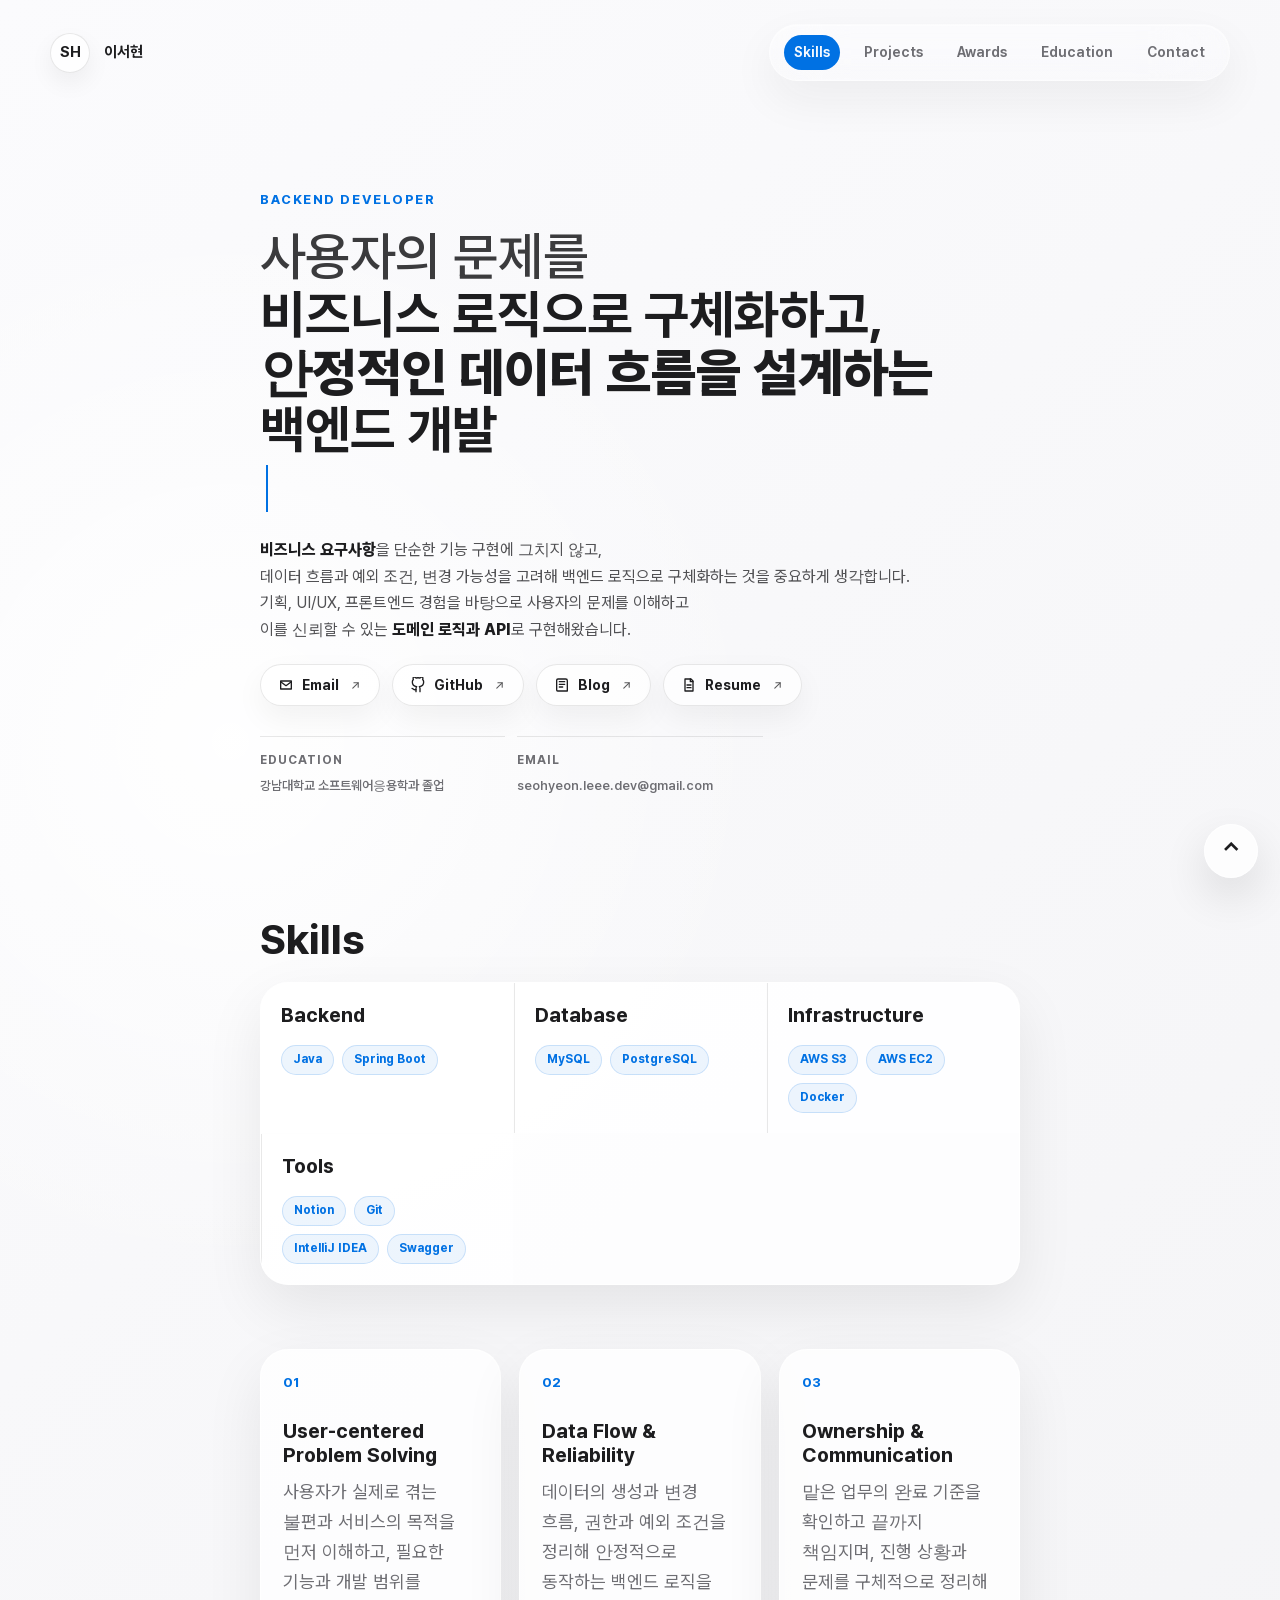
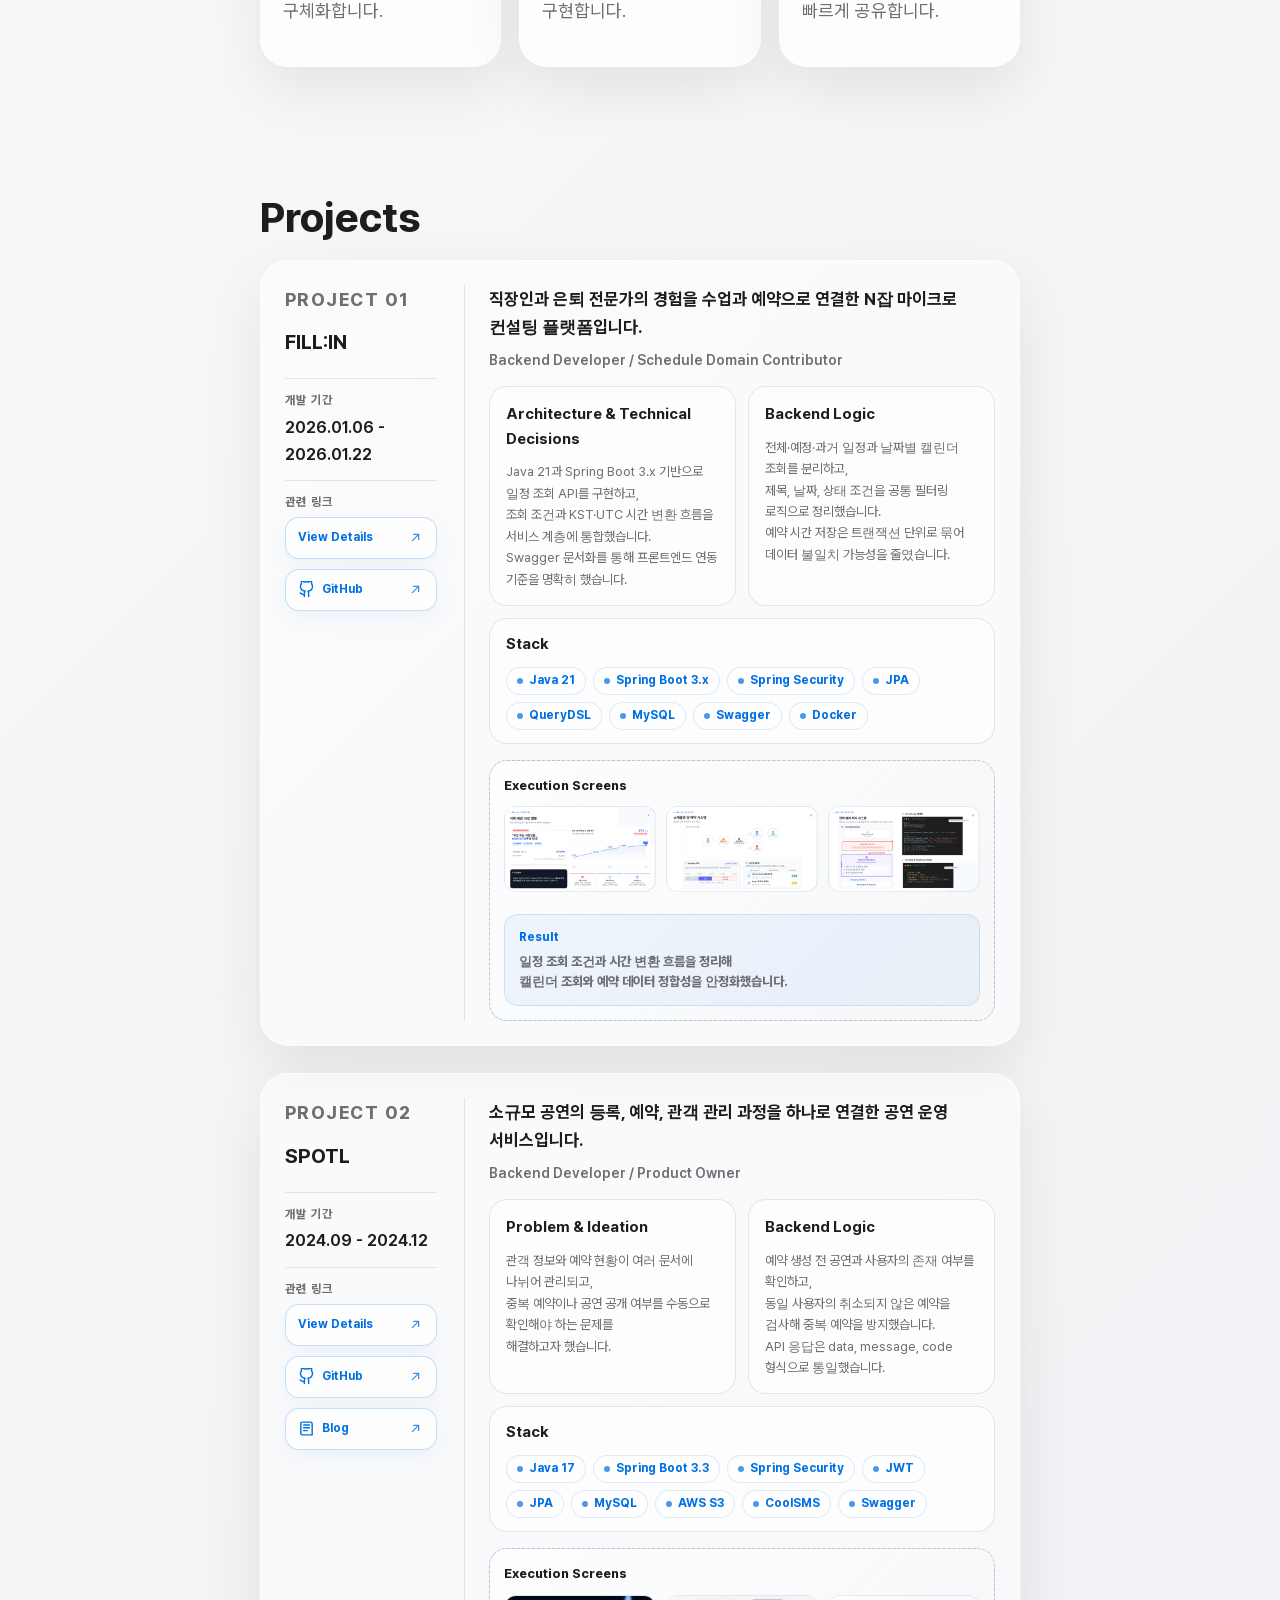
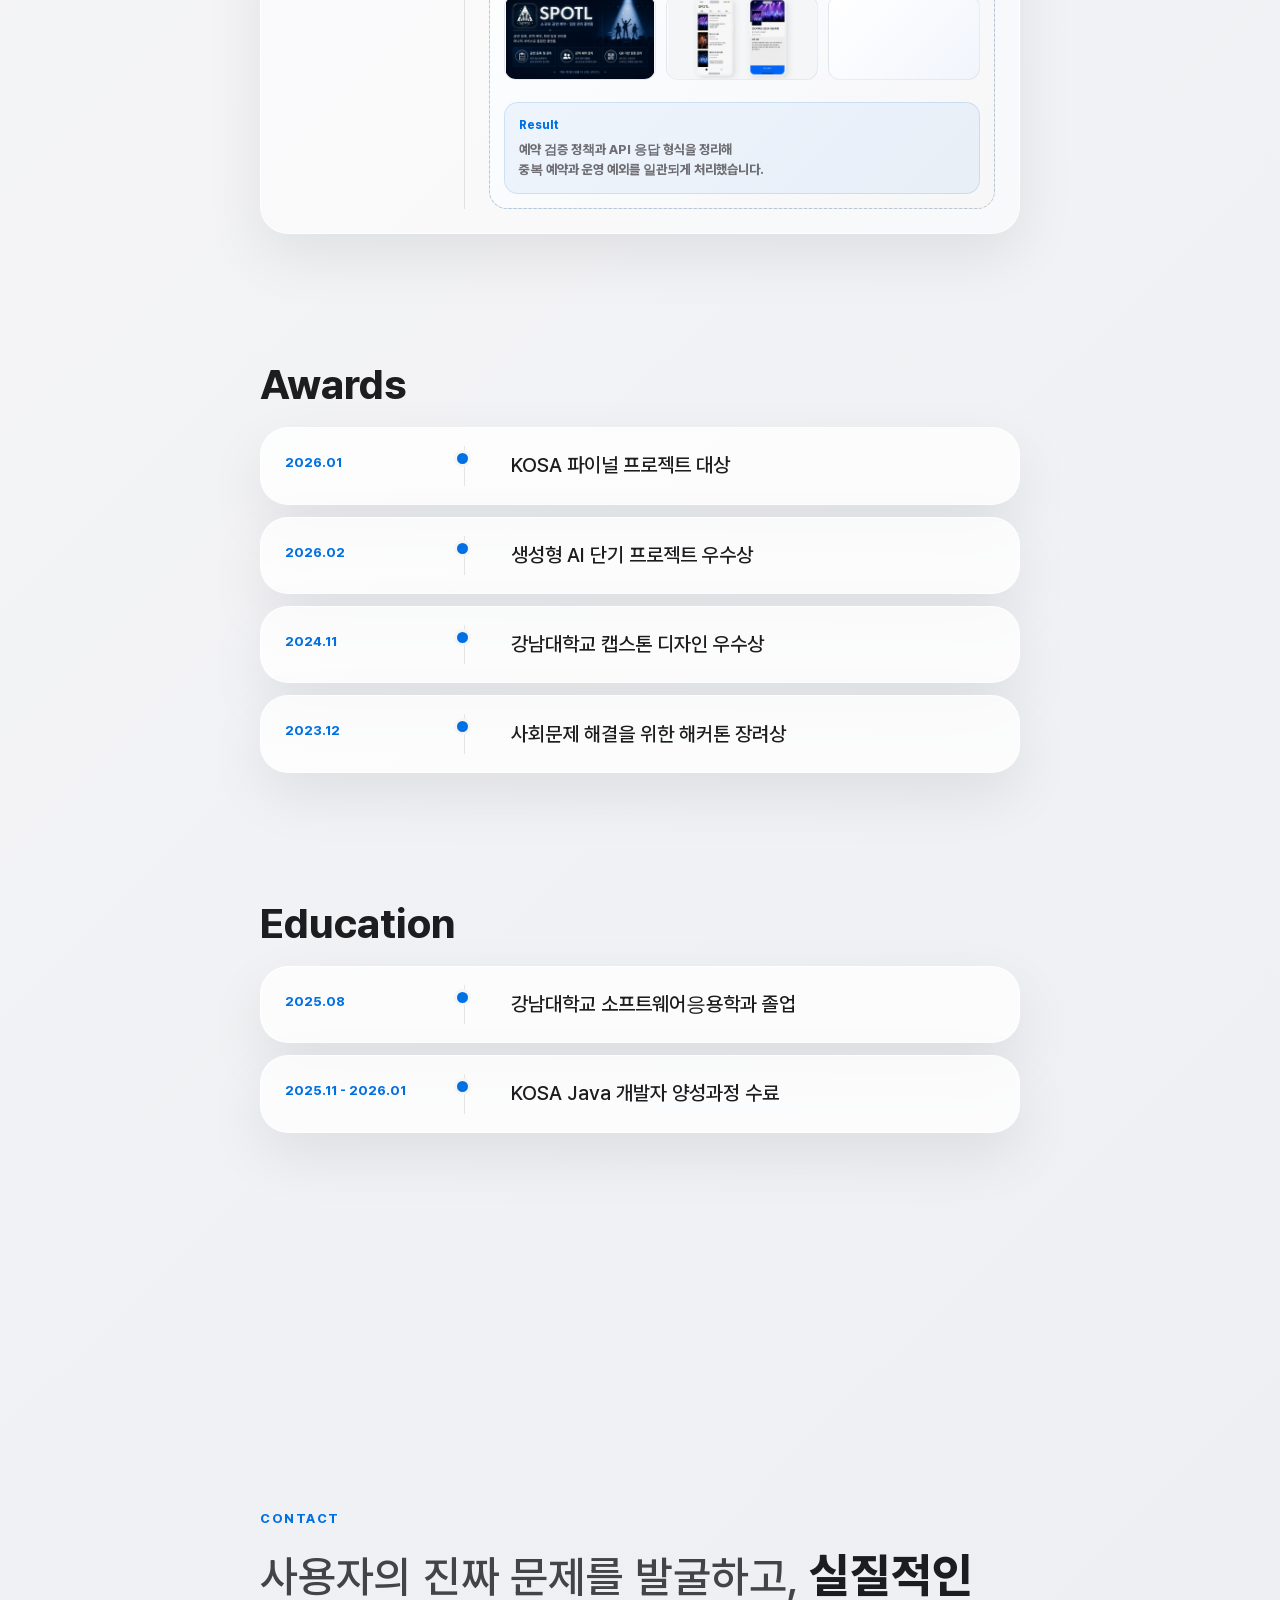
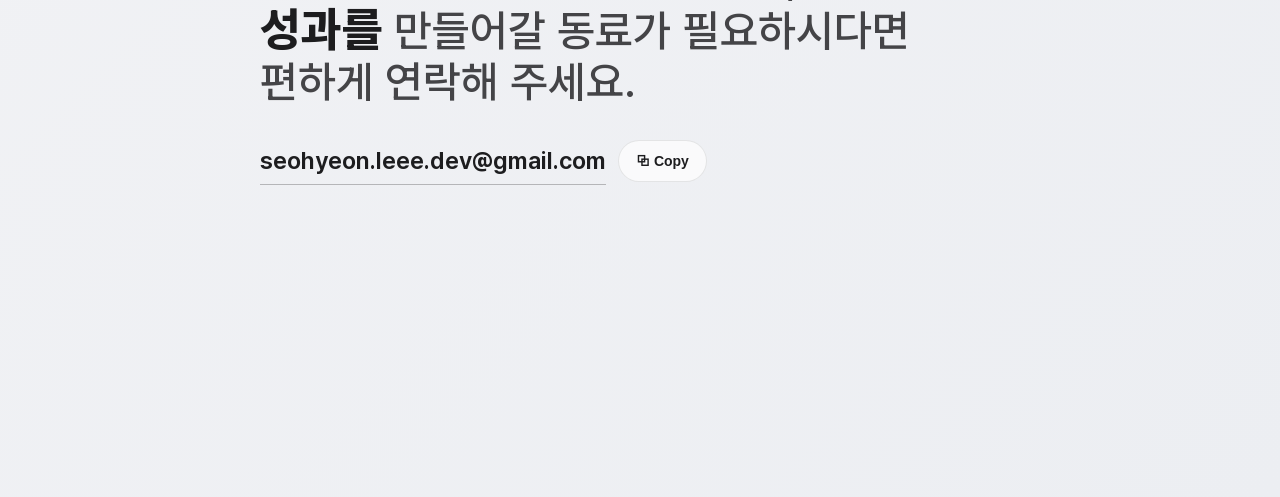
==== index.html @ 945bf409 "refactor: simplify portfolio and resume sections" ====
<!doctype html>
<html lang="ko">
  <head>
    <meta charset="utf-8">
    <meta name="viewport" content="width=device-width, initial-scale=1">
    <meta
      name="description"
      content="기획과 백엔드 개발을 함께 수행하는 백엔드 개발자 이서현의 포트폴리오입니다."
    >
    <meta name="robots" content="max-image-preview:none">
    <meta property="og:title" content="이서현 | Backend Developer">
    <meta property="og:description" content="기획과 백엔드 개발을 함께 수행하는 백엔드 개발자 이서현의 포트폴리오입니다.">
    <meta property="og:type" content="website">
    <meta property="og:url" content="https://mynameisseohyeon.github.io/">
    <meta name="twitter:card" content="summary">
    <meta name="twitter:title" content="이서현 | Backend Developer">
    <meta name="twitter:description" content="기획과 백엔드 개발을 함께 수행하는 백엔드 개발자 이서현의 포트폴리오입니다.">
    <title>이서현 | Backend Developer</title>
    <link rel="stylesheet" href="/assets/css/portfolio.css">
  </head>
  <body>
    <header class="site-header">
      <a class="brand" href="#top" aria-label="이서현 포트폴리오 홈">
        <span class="brand-mark">SH</span>
        <span>이서현</span>
      </a>
      <nav class="nav" aria-label="주요 섹션">
        <a href="#skills">Skills</a>
        <a href="#projects">Projects</a>
        <a href="#awards">Awards</a>
        <a href="#education">Education</a>
        <a href="#contact">Contact</a>
      </nav>
    </header>

    <aside class="profile-rail" aria-label="스크롤 프로필 요약">
      <p class="rail-role">Backend Developer</p>
      <h2>이서현</h2>
      <p class="rail-copy">서비스의 목적을 이해하고, 견고한 서버 구조로 구현합니다.</p>
      <div class="rail-links">
        <a href="mailto:seohyeon.leee.dev@gmail.com" aria-label="이메일 보내기">
          <svg aria-hidden="true" viewBox="0 0 24 24">
            <path d="M4 6h16v12H4z"></path>
            <path d="m4 7 8 6 8-6"></path>
          </svg>
        </a>
        <a href="https://github.com/mynameisseohyeon" target="_blank" rel="noreferrer" aria-label="GitHub 열기">
          <svg aria-hidden="true" viewBox="0 0 24 24">
            <path d="M15 22v-4a4.8 4.8 0 0 0-1-3.5c3.2-.4 6.5-1.6 6.5-7A5.4 5.4 0 0 0 19 3.8 5 5 0 0 0 18.9 0S17.6-.4 15 1.5a14 14 0 0 0-6 0C6.4-.4 5.1 0 5.1 0A5 5 0 0 0 5 3.8a5.4 5.4 0 0 0-1.5 3.7c0 5.4 3.3 6.6 6.5 7A4.8 4.8 0 0 0 9 18v4"></path>
            <path d="M9 19c-4 .9-4-2-6-2"></path>
          </svg>
        </a>
        <a href="https://backenddevelopercorinne.tistory.com/" target="_blank" rel="noreferrer" aria-label="블로그 열기">
          <svg aria-hidden="true" viewBox="0 0 24 24">
            <path d="M4 19.5V5a2 2 0 0 1 2-2h11.5A2.5 2.5 0 0 1 20 5.5V21H6a2 2 0 0 1-2-1.5z"></path>
            <path d="M8 7h8"></path>
            <path d="M8 11h8"></path>
            <path d="M8 15h5"></path>
          </svg>
        </a>
      </div>
    </aside>

    <main id="top">
      <section class="hero section">
        <div class="hero-copy">
          <p class="eyebrow">Backend Developer</p>
          <h1 data-typewriter>
            <span class="headline-light">사용자의 문제를</span>
            <span>비즈니스 로직으로 구체화하고,</span>
            <span class="headline-strong">안정적인 데이터 흐름을 설계하는</span>
            <span>백엔드 개발자 이서현입니다.</span>
          </h1>
          <p class="hero-description">
            <strong>비즈니스 요구사항</strong>을 단순한 기능 구현에 그치지 않고,<br>
            데이터 흐름과 예외 조건, 변경 가능성을 고려해 백엔드 로직으로 구체화하는 것을 중요하게 생각합니다.<br>
            기획, UI/UX, 프론트엔드 경험을 바탕으로 사용자의 문제를 이해하고<br>
            이를 신뢰할 수 있는 <strong>도메인 로직과 API</strong>로 구현해왔습니다.
          </p>
          <div class="hero-actions" aria-label="연락 및 링크">
            <a class="button" href="mailto:seohyeon.leee.dev@gmail.com">
              <span class="button-label">
                <svg aria-hidden="true" viewBox="0 0 24 24">
                  <path d="M4 6h16v12H4z"></path>
                  <path d="m4 7 8 6 8-6"></path>
                </svg>
                Email
              </span>
              <svg class="button-external-icon" aria-hidden="true" viewBox="0 0 24 24">
                <path d="M7 17 17 7"></path>
                <path d="M9 7h8v8"></path>
              </svg>
            </a>
            <a class="button" href="https://github.com/mynameisseohyeon" target="_blank" rel="noreferrer">
              <span class="button-label">
                <svg aria-hidden="true" viewBox="0 0 24 24">
                  <path d="M15 22v-4a4.8 4.8 0 0 0-1-3.5c3.2-.4 6.5-1.6 6.5-7A5.4 5.4 0 0 0 19 3.8 5 5 0 0 0 18.9 0S17.6-.4 15 1.5a14 14 0 0 0-6 0C6.4-.4 5.1 0 5.1 0A5 5 0 0 0 5 3.8a5.4 5.4 0 0 0-1.5 3.7c0 5.4 3.3 6.6 6.5 7A4.8 4.8 0 0 0 9 18v4"></path>
                  <path d="M9 19c-4 .9-4-2-6-2"></path>
                </svg>
                GitHub
              </span>
              <svg class="button-external-icon" aria-hidden="true" viewBox="0 0 24 24">
                <path d="M7 17 17 7"></path>
                <path d="M9 7h8v8"></path>
              </svg>
            </a>
            <a class="button" href="https://backenddevelopercorinne.tistory.com/" target="_blank" rel="noreferrer">
              <span class="button-label">
                <svg aria-hidden="true" viewBox="0 0 24 24">
                  <path d="M4 19.5V5a2 2 0 0 1 2-2h11.5A2.5 2.5 0 0 1 20 5.5V21H6a2 2 0 0 1-2-1.5z"></path>
                  <path d="M8 7h8"></path>
                  <path d="M8 11h8"></path>
                  <path d="M8 15h5"></path>
                </svg>
                Blog
              </span>
              <svg class="button-external-icon" aria-hidden="true" viewBox="0 0 24 24">
                <path d="M7 17 17 7"></path>
                <path d="M9 7h8v8"></path>
              </svg>
            </a>
            <a class="button" href="/resume">
              <span class="button-label">
                <svg aria-hidden="true" viewBox="0 0 24 24">
                  <path d="M6 3h9l3 3v15H6z"></path>
                  <path d="M14 3v4h4"></path>
                  <path d="M9 12h6"></path>
                  <path d="M9 16h6"></path>
                </svg>
                Resume
              </span>
              <svg class="button-external-icon" aria-hidden="true" viewBox="0 0 24 24">
                <path d="M7 17 17 7"></path>
                <path d="M9 7h8v8"></path>
              </svg>
            </a>
          </div>
        </div>

        <dl class="hero-profile" aria-label="프로필 요약">
          <div>
            <dt>Education</dt>
            <dd>강남대학교 소프트웨어응용학과 졸업</dd>
          </div>
          <div>
            <dt>Email</dt>
            <dd>seohyeon.leee.dev@gmail.com</dd>
          </div>
        </dl>
      </section>

      <section id="skills" class="section skills-section">
        <div class="section-heading compact-heading">
          <h2>Skills</h2>
        </div>
        <div class="skills-row glass">
          <article class="skill-group-card">
            <h3>Backend</h3>
            <div class="skill-tags" aria-label="Backend stack">
              <span>Java</span>
              <span>Spring Boot</span>
            </div>
          </article>
          <article class="skill-group-card">
            <h3>Database</h3>
            <div class="skill-tags" aria-label="Database stack">
              <span>MySQL</span>
              <span>PostgreSQL</span>
            </div>
          </article>
          <article class="skill-group-card">
            <h3>Infrastructure</h3>
            <div class="skill-tags" aria-label="Infrastructure stack">
              <span>AWS S3</span>
              <span>AWS EC2</span>
              <span>Docker</span>
            </div>
          </article>
          <article class="skill-group-card">
            <h3>Tools</h3>
            <div class="skill-tags" aria-label="Tools">
              <a href="https://www.notion.com/" target="_blank" rel="noreferrer">Notion</a>
              <span>Git</span>
              <span>IntelliJ IDEA</span>
              <span>Swagger</span>
            </div>
          </article>
        </div>
      </section>

      <section class="section capability-section" aria-label="핵심 역량">
        <article class="capability glass">
          <span>01</span>
          <h3>User-centered Problem Solving</h3>
          <p>사용자가 실제로 겪는 불편과 서비스의 목적을 먼저 이해하고, 필요한 기능과 개발 범위를 구체화합니다.</p>
        </article>
        <article class="capability glass">
          <span>02</span>
          <h3>Data Flow & Reliability</h3>
          <p>데이터의 생성과 변경 흐름, 권한과 예외 조건을 정리해 안정적으로 동작하는 백엔드 로직을 구현합니다.</p>
        </article>
        <article class="capability glass">
          <span>03</span>
          <h3>Ownership & Communication</h3>
          <p>맡은 업무의 완료 기준을 확인하고 끝까지 책임지며, 진행 상황과 문제를 구체적으로 정리해 빠르게 공유합니다.</p>
        </article>
      </section>

      <section id="projects" class="section">
        <div class="section-heading compact-heading">
          <h2>Projects</h2>
        </div>

        <div class="project-list">
          <!--
          <article class="entry-card project-card glass">
            <aside class="entry-meta project-summary">
              <p class="project-label">Project 01</p>
              <h3><a class="project-title-link" href="/projects/gamja">감자무봤나</a></h3>
              <dl>
                <div>
                  <dt>개발 기간</dt>
                  <dd>2026.06 - 진행 중</dd>
                </div>
                <div>
                  <dt>관련 링크</dt>
                  <dd class="link-list">
                    <a href="/projects/gamja" aria-label="감자무봤나 상세 보기">
                      <span class="link-label">View Details</span>
                      <svg class="external-icon" aria-hidden="true" viewBox="0 0 24 24">
                        <path d="M7 17 17 7"></path>
                        <path d="M9 7h8v8"></path>
                      </svg>
                    </a>
                    <a href="https://github.com/Code-Badgers/potato-mubwanna" target="_blank" rel="noreferrer" aria-label="감자무봤나 GitHub 열기">
                      <span class="link-label">
                        <svg aria-hidden="true" viewBox="0 0 24 24">
                          <path d="M15 22v-4a4.8 4.8 0 0 0-1-3.5c3.2-.4 6.5-1.6 6.5-7A5.4 5.4 0 0 0 19 3.8 5 5 0 0 0 18.9 0S17.6-.4 15 1.5a14 14 0 0 0-6 0C6.4-.4 5.1 0 5.1 0A5 5 0 0 0 5 3.8a5.4 5.4 0 0 0-1.5 3.7c0 5.4 3.3 6.6 6.5 7A4.8 4.8 0 0 0 9 18v4"></path>
                          <path d="M9 19c-4 .9-4-2-6-2"></path>
                        </svg>
                        GitHub
                      </span>
                      <svg class="external-icon" aria-hidden="true" viewBox="0 0 24 24">
                        <path d="M7 17 17 7"></path>
                        <path d="M9 7h8v8"></path>
                      </svg>
                    </a>
                  </dd>
                </div>
              </dl>
            </aside>
            <div class="entry-content">
              <div class="project-headline">
                <p>
                  2026 관광데이터 활용 공모전 (한국관광공사)<br>
                  <strong>강원도 18개 시·군의 관광지를 지도, 미션, 스탬프와 보상으로 연결한 위치 기반 관광 서비스입니다.</strong>
                </p>
                <span>Backend Developer / Full-stack Contributor</span>
              </div>
              <div class="project-content-grid">
                <div class="project-detail">
                  <section>
                    <h4>Architecture & Technical Decisions</h4>
                    <p>
                      Spring Boot와 PostgreSQL을 기반으로 도메인 구조를 구성하고,<br>
                      Flyway로 DB 변경 이력을 관리했습니다.<br>
                      카카오 로그인, JWT 인증, TourAPI와 Kakao Local 기반 관광지 수집 기능을 구현했습니다.
                    </p>
                  </section>
                  <section>
                    <h4>Backend Logic</h4>
                    <p>
                      미션별 인증 기준을 DB 정책으로 분리해<br>
                      퀴즈, 걸음 수, 사진, QR 검증을 확장 가능하게 구성했습니다.<br>
                      사용자별 미션 완료와 보상 이력에는 중복 방지 조건을 적용했습니다.
                    </p>
                  </section>
                  <section class="stack-section">
                    <h4>Stack</h4>
                    <p class="stack-tags"><span>Java 21</span><span>Spring Boot</span><span>JPA</span><span>PostgreSQL</span><span>Flyway</span><span>JWT</span><span>Redis</span><span>Flutter</span></p>
                  </section>
                </div>
                <div class="mockup-frame execution-only" aria-label="프로젝트 스크린샷 목업 영역">
                  <div class="mockup-card">
                    <p>Execution Screens</p>
                    <div class="mockup-gallery" aria-label="감자무봤나 실행 이미지 영역">
                      <img src="/assets/images/projects/potato-run-01.png" alt="감자무봤나 서비스 실행 화면 1" loading="lazy" decoding="async">
                      <img src="/assets/images/projects/potato-run-02.png" alt="감자무봤나 서비스 실행 화면 2" loading="lazy" decoding="async">
                      <img src="/assets/images/projects/potato-run-03.png" alt="감자무봤나 서비스 실행 화면 3" loading="lazy" decoding="async">
                    </div>
                    <p class="mockup-result"><strong>Result</strong><span>미션 유형 확장과 중복 완료 방지를 분리해<br>방문 인증부터 보상 이력까지 안정적으로 연결했습니다.</span></p>
                  </div>
                </div>
              </div>
            </div>
          </article>
          -->

          <article class="entry-card project-card glass muted">
            <aside class="entry-meta project-summary">
              <p class="project-label">Project 01</p>
              <h3><a class="project-title-link" href="/projects/fillin">FILL:IN</a></h3>
              <dl>
                <div>
                  <dt>개발 기간</dt>
                  <dd>2026.01.06 - 2026.01.22</dd>
                </div>
                <div>
                  <dt>관련 링크</dt>
                  <dd class="link-list">
                    <a href="/projects/fillin" aria-label="FILL:IN 상세 보기">
                      <span class="link-label">View Details</span>
                      <svg class="external-icon" aria-hidden="true" viewBox="0 0 24 24">
                        <path d="M7 17 17 7"></path>
                        <path d="M9 7h8v8"></path>
                      </svg>
                    </a>
                    <a href="https://github.com/mynameisseohyeon/Fillin_backend" target="_blank" rel="noreferrer" aria-label="FILL:IN GitHub 열기">
                      <span class="link-label">
                        <svg aria-hidden="true" viewBox="0 0 24 24">
                          <path d="M15 22v-4a4.8 4.8 0 0 0-1-3.5c3.2-.4 6.5-1.6 6.5-7A5.4 5.4 0 0 0 19 3.8 5 5 0 0 0 18.9 0S17.6-.4 15 1.5a14 14 0 0 0-6 0C6.4-.4 5.1 0 5.1 0A5 5 0 0 0 5 3.8a5.4 5.4 0 0 0-1.5 3.7c0 5.4 3.3 6.6 6.5 7A4.8 4.8 0 0 0 9 18v4"></path>
                          <path d="M9 19c-4 .9-4-2-6-2"></path>
                        </svg>
                        GitHub
                      </span>
                      <svg class="external-icon" aria-hidden="true" viewBox="0 0 24 24">
                        <path d="M7 17 17 7"></path>
                        <path d="M9 7h8v8"></path>
                      </svg>
                    </a>
                  </dd>
                </div>
              </dl>
            </aside>
            <div class="entry-content">
              <div class="project-headline">
                <p>직장인과 은퇴 전문가의 경험을 수업과 예약으로 연결한 N잡 마이크로 컨설팅 플랫폼입니다.</p>
                <span>Backend Developer / Schedule Domain Contributor</span>
              </div>
              <div class="project-content-grid">
                <div class="project-detail compact-grid">
                  <section>
                    <h4>Architecture & Technical Decisions</h4>
                    <p>
                      Java 21과 Spring Boot 3.x 기반으로 일정 조회 API를 구현하고,<br>
                      조회 조건과 KST·UTC 시간 변환 흐름을 서비스 계층에 통합했습니다.<br>
                      Swagger 문서화를 통해 프론트엔드 연동 기준을 명확히 했습니다.
                    </p>
                  </section>
                  <section>
                    <h4>Backend Logic</h4>
                    <p>
                      전체·예정·과거 일정과 날짜별 캘린더 조회를 분리하고,<br>
                      제목, 날짜, 상태 조건을 공통 필터링 로직으로 정리했습니다.<br>
                      예약 시간 저장은 트랜잭션 단위로 묶어 데이터 불일치 가능성을 줄였습니다.
                    </p>
                  </section>
                  <section class="stack-section">
                    <h4>Stack</h4>
                    <p class="stack-tags"><span>Java 21</span><span>Spring Boot 3.x</span><span>Spring Security</span><span>JPA</span><span>QueryDSL</span><span>MySQL</span><span>Swagger</span><span>Docker</span></p>
                  </section>
                </div>
                <div class="mockup-frame compact-mockup execution-only" aria-label="프로젝트 스크린샷 목업 영역">
                  <div class="mockup-card">
                    <p>Execution Screens</p>
                    <div class="mockup-gallery" aria-label="FILL:IN 프로젝트 이미지 영역">
                      <img src="/assets/images/projects/fillin-overview-01.png" alt="FILL:IN 기획 배경 이미지" loading="lazy" decoding="async">
                      <img src="/assets/images/projects/fillin-schedule-01.png" alt="FILL:IN 스케줄링 및 예약 시스템 이미지" loading="lazy" decoding="async">
                      <img src="/assets/images/projects/fillin-error-01.png" alt="FILL:IN 전역 에러 처리 시스템 이미지" loading="lazy" decoding="async">
                    </div>
                    <p class="mockup-result"><strong>Result</strong><span>일정 조회 조건과 시간 변환 흐름을 정리해<br>캘린더 조회와 예약 데이터 정합성을 안정화했습니다.</span></p>
                  </div>
                </div>
              </div>
            </div>
          </article>

          <article class="entry-card project-card glass muted">
            <aside class="entry-meta project-summary">
              <p class="project-label">Project 02</p>
              <h3><a class="project-title-link" href="/projects/spotl">SPOTL</a></h3>
              <dl>
                <div>
                  <dt>개발 기간</dt>
                  <dd>2024.09 - 2024.12</dd>
                </div>
                <div>
                  <dt>관련 링크</dt>
                  <dd class="link-list">
                    <a href="/projects/spotl" aria-label="SPOTL 상세 보기">
                      <span class="link-label">View Details</span>
                      <svg class="external-icon" aria-hidden="true" viewBox="0 0 24 24">
                        <path d="M7 17 17 7"></path>
                        <path d="M9 7h8v8"></path>
                      </svg>
                    </a>
                    <a href="https://github.com/mynameisseohyeon/SPOTL" target="_blank" rel="noreferrer" aria-label="SPOTL GitHub 열기">
                      <span class="link-label">
                        <svg aria-hidden="true" viewBox="0 0 24 24">
                          <path d="M15 22v-4a4.8 4.8 0 0 0-1-3.5c3.2-.4 6.5-1.6 6.5-7A5.4 5.4 0 0 0 19 3.8 5 5 0 0 0 18.9 0S17.6-.4 15 1.5a14 14 0 0 0-6 0C6.4-.4 5.1 0 5.1 0A5 5 0 0 0 5 3.8a5.4 5.4 0 0 0-1.5 3.7c0 5.4 3.3 6.6 6.5 7A4.8 4.8 0 0 0 9 18v4"></path>
                          <path d="M9 19c-4 .9-4-2-6-2"></path>
                        </svg>
                        GitHub
                      </span>
                      <svg class="external-icon" aria-hidden="true" viewBox="0 0 24 24">
                        <path d="M7 17 17 7"></path>
                        <path d="M9 7h8v8"></path>
                      </svg>
                    </a>
                    <a href="https://backenddevelopercorinne.tistory.com/31" target="_blank" rel="noreferrer" aria-label="SPOTL Blog 열기">
                      <span class="link-label">
                        <svg aria-hidden="true" viewBox="0 0 24 24">
                          <path d="M4 19.5V5a2 2 0 0 1 2-2h11.5A2.5 2.5 0 0 1 20 5.5V21H6a2 2 0 0 1-2-1.5z"></path>
                          <path d="M8 7h8"></path>
                          <path d="M8 11h8"></path>
                          <path d="M8 15h5"></path>
                        </svg>
                        Blog
                      </span>
                      <svg class="external-icon" aria-hidden="true" viewBox="0 0 24 24">
                        <path d="M7 17 17 7"></path>
                        <path d="M9 7h8v8"></path>
                      </svg>
                    </a>
                  </dd>
                </div>
              </dl>
            </aside>
            <div class="entry-content">
              <div class="project-headline">
                <p>소규모 공연의 등록, 예약, 관객 관리 과정을 하나로 연결한 공연 운영 서비스입니다.</p>
                <span>Backend Developer / Product Owner</span>
              </div>
              <div class="project-content-grid">
                <div class="project-detail compact-grid">
                  <section>
                    <h4>Problem & Ideation</h4>
                    <p>
                      관객 정보와 예약 현황이 여러 문서에 나뉘어 관리되고,<br>
                      중복 예약이나 공연 공개 여부를 수동으로 확인해야 하는 문제를<br>
                      해결하고자 했습니다.
                    </p>
                  </section>
                  <section>
                    <h4>Backend Logic</h4>
                    <p>
                      예약 생성 전 공연과 사용자의 존재 여부를 확인하고,<br>
                      동일 사용자의 취소되지 않은 예약을 검사해 중복 예약을 방지했습니다.<br>
                      API 응답은 data, message, code 형식으로 통일했습니다.
                    </p>
                  </section>
                  <section class="stack-section">
                    <h4>Stack</h4>
                    <p class="stack-tags"><span>Java 17</span><span>Spring Boot 3.3</span><span>Spring Security</span><span>JWT</span><span>JPA</span><span>MySQL</span><span>AWS S3</span><span>CoolSMS</span><span>Swagger</span></p>
                  </section>
                </div>
                <div class="mockup-frame compact-mockup execution-only" aria-label="프로젝트 스크린샷 목업 영역">
                  <div class="mockup-card">
                    <p>Execution Screens</p>
                    <div class="mockup-gallery" aria-label="SPOTL 실행 이미지 영역">
                      <img src="/assets/images/projects/spotl-run-01.png" alt="SPOTL 실행 화면 1" loading="lazy" decoding="async">
                      <img src="/assets/images/projects/spotl-run-02.png" alt="SPOTL 실행 화면 2" loading="lazy" decoding="async">
                      <img src="/assets/images/projects/spotl-run-03.png" alt="SPOTL 실행 화면 3" loading="lazy" decoding="async">
                    </div>
                    <p class="mockup-result"><strong>Result</strong><span>예약 검증 정책과 API 응답 형식을 정리해<br>중복 예약과 운영 예외를 일관되게 처리했습니다.</span></p>
                  </div>
                </div>
              </div>
            </div>
          </article>

          <!--
          <article class="entry-card project-card glass">
            <aside class="entry-meta project-summary">
              <p class="project-label">Project 03</p>
              <h3><a class="project-title-link" href="/projects/turtle-neck-buddy">Turtle Neck Buddy</a></h3>
              <dl>
                <div>
                  <dt>개발 기간</dt>
                  <dd>2026.07</dd>
                </div>
                <div>
                  <dt>관련 링크</dt>
                  <dd class="link-list">
                    <a href="/projects/turtle-neck-buddy" aria-label="Turtle Neck Buddy 상세 보기">
                      <span class="link-label">View Details</span>
                      <svg class="external-icon" aria-hidden="true" viewBox="0 0 24 24">
                        <path d="M7 17 17 7"></path>
                        <path d="M9 7h8v8"></path>
                      </svg>
                    </a>
                    <a href="https://github.com/mynameisseohyeon/Turtle_Neck_Buddy" target="_blank" rel="noreferrer" aria-label="Turtle Neck Buddy GitHub 열기">
                      <span class="link-label">
                        <svg aria-hidden="true" viewBox="0 0 24 24">
                          <path d="M15 22v-4a4.8 4.8 0 0 0-1-3.5c3.2-.4 6.5-1.6 6.5-7A5.4 5.4 0 0 0 19 3.8 5 5 0 0 0 18.9 0S17.6-.4 15 1.5a14 14 0 0 0-6 0C6.4-.4 5.1 0 5.1 0A5 5 0 0 0 5 3.8a5.4 5.4 0 0 0-1.5 3.7c0 5.4 3.3 6.6 6.5 7A4.8 4.8 0 0 0 9 18v4"></path>
                          <path d="M9 19c-4 .9-4-2-6-2"></path>
                        </svg>
                        GitHub
                      </span>
                      <svg class="external-icon" aria-hidden="true" viewBox="0 0 24 24">
                        <path d="M7 17 17 7"></path>
                        <path d="M9 7h8v8"></path>
                      </svg>
                    </a>
                  </dd>
                </div>
              </dl>
            </aside>
            <div class="entry-content">
              <div class="project-headline">
                <p>장시간 브라우저를 사용하는 사용자가 작업 흐름을 크게 방해받지 않으면서 스트레칭 습관을 만들 수 있도록 개발한 Chrome 확장 프로그램입니다.</p>
                <span>Product Owner / AI-assisted Developer</span>
              </div>
              <div class="project-content-grid">
                <div class="project-detail compact-grid">
                  <section>
                    <h4>Problem & Iteration</h4>
                    <p>
                      업무나 학습 중 스트레칭 시점을 놓치기 쉽고,<br>
                      알림이 강하면 사용을 중단하게 된다는 점에 주목했습니다.<br>
                      실제 사용 경험과 피드백을 바탕으로 온보딩, 알림 간격, 스트레칭 안내 흐름을 개선했습니다.
                    </p>
                  </section>
                  <section>
                    <h4>Core Logic</h4>
                    <p>
                      Chrome Extension Manifest V3 기반으로 구현하고,<br>
                      별도 서버 없이 Local Storage에 알림 설정과 일일 기록을 저장하는<br>
                      Local-first 방식을 선택했습니다.
                    </p>
                  </section>
                  <section class="stack-section">
                    <h4>Stack</h4>
                    <p class="stack-tags"><span>React 18</span><span>TypeScript 5</span><span>Vite 5</span><span>Chrome Extension Manifest V3</span><span>Local Storage</span><span>pnpm</span></p>
                  </section>
                </div>
                <div class="mockup-frame compact-mockup execution-only" aria-label="프로젝트 스크린샷 목업 영역">
                  <div class="mockup-card">
                    <p>Execution Screens</p>
                    <div class="mockup-gallery" aria-label="Turtle Neck Buddy 실행 이미지 영역">
                      <img src="/assets/images/projects/turtle-run-01.png" alt="Turtle Neck Buddy 실행 화면 1" loading="lazy" decoding="async">
                      <img src="/assets/images/projects/turtle-run-02.png" alt="Turtle Neck Buddy 실행 화면 2" loading="lazy" decoding="async">
                      <img src="/assets/images/projects/turtle-run-03.png" alt="Turtle Neck Buddy 실행 화면 3" loading="lazy" decoding="async">
                    </div>
                    <p class="mockup-result"><strong>Result</strong><span>서버 없이 알림 설정과 완료 기록을 유지해<br>가볍고 지속 가능한 스트레칭 습관 흐름을 만들었습니다.</span></p>
                  </div>
                </div>
              </div>
            </div>
          </article>
          -->
        </div>
      </section>

      <section id="awards" class="section">
        <div class="section-heading compact-heading">
          <h2>Awards</h2>
        </div>

        <div class="timeline-list compact-timeline">
          <article class="entry-card timeline-entry glass">
            <aside class="entry-meta">
              <time>2026.01</time>
            </aside>
            <div class="entry-content timeline-body">
              <p class="compact-item-title">KOSA 파이널 프로젝트 대상</p>
            </div>
          </article>

          <article class="entry-card timeline-entry glass">
            <aside class="entry-meta">
              <time>2026.02</time>
            </aside>
            <div class="entry-content timeline-body">
              <p class="compact-item-title">생성형 AI 단기 프로젝트 우수상</p>
            </div>
          </article>

          <article class="entry-card timeline-entry glass">
            <aside class="entry-meta">
              <time>2024.11</time>
            </aside>
            <div class="entry-content timeline-body">
              <p class="compact-item-title">강남대학교 캡스톤 디자인 우수상</p>
            </div>
          </article>

          <article class="entry-card timeline-entry glass">
            <aside class="entry-meta">
              <time>2023.12</time>
            </aside>
            <div class="entry-content timeline-body">
              <p class="compact-item-title">사회문제 해결을 위한 해커톤 장려상</p>
            </div>
          </article>
        </div>
      </section>

      <section id="education" class="section">
        <div class="section-heading compact-heading">
          <h2>Education</h2>
        </div>

        <div class="timeline-list compact-timeline">
          <article class="entry-card timeline-entry glass">
            <aside class="entry-meta">
              <time>2025.08</time>
            </aside>
            <div class="entry-content timeline-body">
              <p class="compact-item-title">강남대학교 소프트웨어응용학과 졸업</p>
            </div>
          </article>

          <article class="entry-card timeline-entry glass">
            <aside class="entry-meta">
              <time>2025.11 - 2026.01</time>
            </aside>
            <div class="entry-content timeline-body">
              <p class="compact-item-title">KOSA Java 개발자 양성과정 수료</p>
            </div>
          </article>
        </div>
      </section>

      <section id="contact" class="section contact-section">
        <div class="contact-card">
          <p class="eyebrow">Contact</p>
          <h2>
            <span>사용자의 진짜 문제를 발굴하고,</span>
            <span><strong>실질적인 성과를</strong> 만들어갈 동료가 필요하시다면</span>
            <span>편하게 연락해 주세요.</span>
          </h2>
          <div class="contact-actions">
            <a class="contact-email" href="mailto:seohyeon.leee.dev@gmail.com">seohyeon.leee.dev@gmail.com</a>
            <button class="button copy-button" type="button" data-copy-email="seohyeon.leee.dev@gmail.com">⧉ Copy</button>
          </div>
        </div>
      </section>
    </main>
    <a class="back-to-top" href="#top" aria-label="맨 위로 이동">⌃</a>
    <div class="image-lightbox" data-image-lightbox hidden>
      <button class="image-lightbox-close" type="button" data-lightbox-close aria-label="확대 이미지 닫기">×</button>
      <img src="" alt="">
    </div>
    <script>
      const navLinks = [...document.querySelectorAll(".nav a")];
      const profileRail = document.querySelector(".profile-rail");
      const headline = document.querySelector("[data-typewriter]");
      const lightbox = document.querySelector("[data-image-lightbox]");
      const lightboxImage = lightbox?.querySelector("img");
      const lightboxClose = document.querySelector("[data-lightbox-close]");
      const navSectionLinks = navLinks.filter((link) => link.getAttribute("href")?.startsWith("#"));
      const sections = navSectionLinks
        .map((link) => document.querySelector(link.getAttribute("href")))
        .filter(Boolean);

      const activateSection = () => {
        const hasScrolled = window.scrollY > 420;
        profileRail?.classList.toggle("is-visible", hasScrolled);
        document.body.classList.toggle("is-scrolled", hasScrolled);
        const marker = window.scrollY + 150;
        const current = [...sections].reverse().find((section) => section.offsetTop <= marker) || sections[0];
        navSectionLinks.forEach((link) => {
          link.classList.toggle("is-active", link.getAttribute("href") === `#${current.id}`);
        });
      };

      activateSection();
      window.addEventListener("scroll", activateSection, { passive: true });

      const runTypewriter = () => {
        if (!headline || window.matchMedia("(prefers-reduced-motion: reduce)").matches) return;

        const lines = [...headline.querySelectorAll("span")];
        const original = lines.map((line) => line.textContent);
        lines.forEach((line) => {
          line.dataset.fullText = line.textContent;
          line.textContent = "";
        });
        headline.classList.add("is-typing");

        let lineIndex = 0;
        let charIndex = 0;

        const typeNext = () => {
          const line = lines[lineIndex];
          const text = original[lineIndex];
          line.textContent = text.slice(0, charIndex + 1);
          charIndex += 1;

          if (charIndex < text.length) {
            window.setTimeout(typeNext, 34);
            return;
          }

          lineIndex += 1;
          charIndex = 0;

          if (lineIndex < lines.length) {
            window.setTimeout(typeNext, 120);
            return;
          }

          headline.classList.remove("is-typing");
        };

        window.setTimeout(typeNext, 220);
      };

      runTypewriter();

      const closeLightbox = () => {
        if (!lightbox || !lightboxImage) return;
        lightbox.hidden = true;
        lightboxImage.src = "";
        lightboxImage.alt = "";
        document.body.classList.remove("is-lightbox-open");
      };

      document.querySelectorAll(".mockup-gallery img").forEach((image) => {
        image.addEventListener("click", () => {
          if (!lightbox || !lightboxImage) return;
          lightboxImage.src = image.currentSrc || image.src;
          lightboxImage.alt = image.alt;
          lightbox.hidden = false;
          document.body.classList.add("is-lightbox-open");
        });
      });

      lightboxClose?.addEventListener("click", closeLightbox);
      lightbox?.addEventListener("click", (event) => {
        if (event.target === lightbox) closeLightbox();
      });
      window.addEventListener("keydown", (event) => {
        if (event.key === "Escape") closeLightbox();
      });

      document.querySelector("[data-copy-email]")?.addEventListener("click", async (event) => {
        const button = event.currentTarget;
        const email = button.dataset.copyEmail;

        try {
          await navigator.clipboard.writeText(email);
          button.textContent = "✓ Copied";
          window.setTimeout(() => {
            button.textContent = "⧉ Copy";
          }, 1600);
        } catch {
          window.location.href = `mailto:${email}`;
        }
      });
    </script>
  </body>
</html>
---- assets/css/portfolio.css ----
:root {
  --bg: #f5f5f7;
  --surface: rgba(255, 255, 255, 0.78);
  --surface-strong: rgba(255, 255, 255, 0.82);
  --text: #1d1d1f;
  --muted: #6e6e73;
  --line: rgba(29, 29, 31, 0.1);
  --shadow: 0 28px 80px rgba(0, 0, 0, 0.1);
  --accent: #0071E3;
  --accent-dark: #0071E3;
  --radius: 28px;
  --max: 1180px;
  --page-gutter: clamp(260px, 18vw, 340px);
}

@font-face {
  font-family: "Pretendard";
  font-style: normal;
  font-weight: 45 920;
  font-display: swap;
  src: url("/assets/fonts/PretendardPortfolio.woff2") format("woff2");
}

* {
  box-sizing: border-box;
}

html {
  scroll-behavior: smooth;
}

body {
  margin: 0;
  background:
    radial-gradient(circle at 18% 14%, rgba(255, 255, 255, 0.95), transparent 34rem),
    linear-gradient(135deg, #fbfbfd 0%, #f5f5f7 42%, #eceef2 100%);
  color: var(--text);
  font-family: Pretendard, -apple-system, BlinkMacSystemFont, "SF Pro Display", "Segoe UI", sans-serif;
  line-height: 1.65;
  word-break: keep-all;
  overflow-x: hidden;
}

a {
  color: inherit;
  text-decoration: none;
}

.site-header {
  position: sticky;
  top: 14px;
  z-index: 10;
  display: flex;
  align-items: center;
  justify-content: space-between;
  width: min(var(--max), calc(100% - 40px));
  margin: 0 auto;
  padding: 10px 0;
}

.brand,
.nav {
  display: flex;
  align-items: center;
  gap: 14px;
}

.brand {
  font-size: 15px;
  font-weight: 700;
  letter-spacing: 0;
  transition: opacity 160ms ease, transform 160ms ease;
}

.is-scrolled .brand {
  opacity: 0;
  pointer-events: none;
  transform: translateY(-4px);
}

.brand-mark {
  display: grid;
  place-items: center;
  width: 40px;
  height: 40px;
  border: 1px solid var(--line);
  border-radius: 50%;
  background: rgba(255, 255, 255, 0.72);
  box-shadow: 0 10px 24px rgba(0, 0, 0, 0.06);
}

.nav {
  padding: 10px 14px;
  border: 1px solid rgba(255, 255, 255, 0.36);
  border-radius: 999px;
  background:
    linear-gradient(180deg, rgba(255, 255, 255, 0.32), rgba(255, 255, 255, 0.10)),
    rgba(255, 255, 255, 0.08);
  color: var(--muted);
  font-size: 14px;
  font-weight: 640;
  box-shadow:
    inset 0 1px 0 rgba(255, 255, 255, 0.52),
    inset 0 -1px 0 rgba(255, 255, 255, 0.10),
    0 18px 46px rgba(29, 29, 31, 0.06);
  -webkit-backdrop-filter: blur(34px) saturate(210%);
  backdrop-filter: blur(34px) saturate(210%);
}

.nav a {
  padding: 6px 10px;
  border-radius: 999px;
  transition: background 160ms ease, color 160ms ease;
}

.nav a:hover {
  background: rgba(255, 255, 255, 0.28);
  color: var(--accent);
}

.nav a.is-active {
  background: #0071E3;
  color: rgba(255, 255, 255, 0.96);
}

.profile-rail {
  position: fixed;
  top: 156px;
  left: max(28px, calc((var(--page-gutter) / 2) - 94px));
  z-index: 9;
  width: 188px;
  padding: 4px 0 4px 18px;
  border-left: 1px solid rgba(29, 29, 31, 0.14);
  background: transparent;
  opacity: 0;
  pointer-events: none;
  transform: translateX(-12px);
  transition: opacity 180ms ease, transform 180ms ease;
}

.profile-rail.is-visible {
  opacity: 1;
  pointer-events: auto;
  transform: translateX(0);
}

.rail-role {
  margin-bottom: 6px;
  color: var(--accent);
  font-size: 11px;
  font-weight: 760;
  letter-spacing: 0.08em;
  text-transform: uppercase;
}

.profile-rail h2 {
  margin-bottom: 6px;
  font-size: 24px;
}

.rail-copy {
  margin-bottom: 14px;
  color: var(--muted);
  font-size: 13px;
  line-height: 1.6;
}

.rail-links {
  display: flex;
  gap: 8px;
}

.rail-links a {
  display: grid;
  place-items: center;
  width: 34px;
  height: 34px;
  border: 1px solid rgba(0, 113, 227, 0.14);
  border-radius: 50%;
  background: rgba(255, 255, 255, 0.72);
  color: var(--accent);
  box-shadow: 0 8px 22px rgba(0, 0, 0, 0.06);
}

.rail-links svg {
  width: 17px;
  height: 17px;
  fill: none;
  stroke: currentColor;
  stroke-linecap: round;
  stroke-linejoin: round;
  stroke-width: 2;
}

.section {
  width: min(var(--max), calc(100% - (var(--page-gutter) * 2)));
  margin: 0 auto;
  padding: 64px 0;
}

.hero {
  display: grid;
  grid-template-columns: minmax(0, 1fr);
  align-content: center;
  gap: 22px;
  min-height: calc(100vh - 78px);
  padding-top: clamp(82px, 10vh, 116px);
  padding-bottom: clamp(76px, 9vh, 108px);
}

.hero-copy {
  max-width: 940px;
}

.eyebrow {
  margin: 0 0 18px;
  color: var(--accent);
  font-size: 13px;
  font-weight: 760;
  letter-spacing: 0.12em;
  text-transform: uppercase;
}

h1,
h2,
h3,
h4,
p {
  margin-top: 0;
}

h1 {
  max-width: 820px;
  min-height: clamp(148px, 16vw, 224px);
  margin-bottom: 20px;
  font-size: clamp(36px, 4.1vw, 58px);
  font-weight: 680;
  letter-spacing: 0;
  line-height: 1.1;
}

h1 span {
  display: block;
}

h1.is-typing::after {
  display: inline-block;
  width: 2px;
  height: 0.9em;
  margin-left: 6px;
  background: var(--accent);
  vertical-align: -0.12em;
  animation: cursorBlink 880ms step-end infinite;
  content: "";
}

@keyframes cursorBlink {
  50% {
    opacity: 0;
  }
}

.headline-light {
  color: #3b3b3d;
  font-weight: 520;
}

.headline-strong {
  color: var(--text);
  font-weight: 840;
}

h2 {
  margin-bottom: 16px;
  font-size: clamp(27px, 3.25vw, 42px);
  font-weight: 740;
  letter-spacing: 0;
  line-height: 1.08;
}

h3 {
  margin-bottom: 10px;
  font-size: 20px;
  font-weight: 720;
  letter-spacing: 0;
  line-height: 1.2;
}

.project-title-link {
  color: inherit;
  transition: color 160ms ease;
}

.project-title-link:hover {
  color: var(--accent);
}

h4 {
  margin-bottom: 10px;
  font-size: 15px;
  font-weight: 700;
}

.hero-description,
.section-heading p,
.rich-text,
.capability p,
.project-card p,
.skill-card span,
.timeline span {
  color: var(--muted);
  font-size: 18px;
}

.hero-description {
  max-width: 720px;
  margin-bottom: 20px;
  color: #515154;
  font-size: 16px;
  line-height: 1.68;
}

.hero-description strong {
  color: var(--text);
  font-weight: 800;
}

.hero-actions {
  display: flex;
  flex-wrap: wrap;
  gap: 12px;
}

.button {
  display: inline-flex;
  align-items: center;
  justify-content: space-between;
  gap: 8px;
  min-height: 42px;
  padding: 0 17px;
  border: 1px solid var(--line);
  border-radius: 999px;
  background: rgba(255, 255, 255, 0.68);
  color: var(--text);
  font-size: 14px;
  font-weight: 700;
  cursor: pointer;
  box-shadow: 0 12px 30px rgba(0, 0, 0, 0.05);
  transition: transform 180ms ease, border-color 180ms ease, background 180ms ease;
}

.button svg {
  width: 16px;
  height: 16px;
  fill: none;
  stroke: currentColor;
  stroke-linecap: round;
  stroke-linejoin: round;
  stroke-width: 2;
}

.button-label {
  display: inline-flex;
  align-items: center;
  gap: 8px;
}

.button .button-external-icon {
  width: 13px;
  height: 13px;
  margin-left: 2px;
  opacity: 0.72;
}

.button:hover {
  transform: translateY(-2px);
  border-color: rgba(0, 113, 227, 0.28);
}

.glass {
  border: 1px solid rgba(255, 255, 255, 0.72);
  background: var(--surface);
  box-shadow: 0 22px 58px rgba(0, 0, 0, 0.08);
}

.hero-profile {
  display: grid;
  grid-template-columns: repeat(3, minmax(0, 1fr));
  gap: 12px;
  max-width: 980px;
  margin: 8px 0 0;
}

.hero-profile div {
  padding: 14px 0 0;
  border-top: 1px solid var(--line);
}

.hero-profile dd {
  color: var(--muted);
  font-size: 13px;
  font-weight: 560;
  overflow-wrap: anywhere;
}

.split-section {
  display: grid;
  grid-template-columns: 0.8fr 1.2fr;
  gap: 64px;
  align-items: start;
}

.rich-text {
  padding: 38px;
  border-radius: var(--radius);
}

.rich-text p:last-child {
  margin-bottom: 0;
}

.capability-section {
  display: grid;
  grid-template-columns: repeat(3, 1fr);
  gap: 18px;
  padding-top: 0;
}

.capability {
  min-height: 178px;
  padding: 22px;
  border-radius: var(--radius);
}

.capability span {
  display: block;
  margin-bottom: 26px;
  color: var(--accent);
  font-size: 13px;
  font-weight: 760;
}

.section-heading {
  max-width: 760px;
  margin-bottom: 30px;
}

.compact-heading {
  margin-bottom: 20px;
}

.section-row {
  display: grid;
  grid-template-columns: minmax(150px, 0.2fr) minmax(0, 0.8fr);
  gap: 46px;
}

.section-side {
  position: relative;
  padding-right: 34px;
}

.section-side::after {
  position: absolute;
  top: 4px;
  right: 0;
  width: 1px;
  height: 100%;
  background: rgba(29, 29, 31, 0.12);
  content: "";
}

.section-side p {
  margin-bottom: 16px;
}

.section-side h2 {
  font-size: clamp(28px, 3.2vw, 44px);
}

.section-side > p:not(.eyebrow) {
  color: var(--muted);
  font-size: 16px;
}

.project-list {
  display: grid;
  gap: 27px;
}

.entry-card {
  display: grid;
  grid-template-columns: minmax(180px, 0.24fr) minmax(0, 1fr);
  gap: 24px;
  padding: 24px;
  border-radius: var(--radius);
}

.entry-meta {
  position: relative;
  padding-right: 28px;
}

.entry-meta::after {
  position: absolute;
  top: 0;
  right: 0;
  width: 1px;
  height: 100%;
  background: rgba(29, 29, 31, 0.1);
  content: "";
}

.project-card.muted {
  background: rgba(255, 255, 255, 0.5);
}

.project-label {
  margin-bottom: 16px;
  color: var(--accent);
  font-size: 13px;
  font-weight: 760;
  letter-spacing: 0.08em;
  text-transform: uppercase;
}

.project-summary dl {
  display: grid;
  gap: 12px;
  margin: 24px 0 0;
}

.project-summary div {
  padding-top: 12px;
  border-top: 1px solid var(--line);
}

dt {
  color: var(--muted);
  font-size: 12px;
  font-weight: 720;
  letter-spacing: 0.08em;
  text-transform: uppercase;
}

dd {
  margin: 4px 0 0;
  font-weight: 650;
}

.link-list {
  display: flex;
  flex-wrap: wrap;
  gap: 8px;
}

.project-summary .link-list {
  display: grid;
  gap: 10px;
}

.link-list a {
  display: inline-flex;
  align-items: center;
  justify-content: space-between;
  gap: 10px;
  min-height: 30px;
  padding: 0 11px;
  border: 1px solid rgba(0, 113, 227, 0.16);
  border-radius: 999px;
  background: rgba(0, 113, 227, 0.06);
  color: #0071E3;
  font-size: 12px;
  font-weight: 700;
}

.project-summary .link-list a {
  width: 100%;
  min-height: 42px;
  padding: 0 13px 0 12px;
  border: 1px solid rgba(0, 113, 227, 0.22);
  border-radius: 14px;
  background: rgba(255, 255, 255, 0.64);
  color: #0071E3;
  box-shadow: 0 8px 20px rgba(0, 113, 227, 0.06);
  transition: border-color 160ms ease, background 160ms ease, transform 160ms ease;
}

.project-summary .link-list a:hover {
  transform: translateY(-1px);
  border-color: rgba(0, 113, 227, 0.36);
  background: rgba(0, 113, 227, 0.08);
}

.link-label {
  display: inline-flex;
  align-items: center;
  gap: 7px;
}

.link-list svg {
  width: 14px;
  height: 14px;
  flex: 0 0 auto;
  fill: none;
  stroke: currentColor;
  stroke-linecap: round;
  stroke-linejoin: round;
  stroke-width: 2;
}

.project-summary .link-label svg {
  width: 17px;
  height: 17px;
}

.link-list .external-icon {
  width: 13px;
  height: 13px;
  opacity: 0.68;
}

.project-summary .link-list .external-icon {
  width: 15px;
  height: 15px;
  margin-left: auto;
  opacity: 0.78;
}

.project-headline {
  display: flex;
  flex-wrap: wrap;
  gap: 8px 18px;
  align-items: baseline;
  justify-content: space-between;
  margin-bottom: 14px;
}

.project-headline p {
  margin: 0;
  color: var(--text);
  font-size: 17px;
  font-weight: 700;
}

.project-headline span {
  color: var(--muted);
  font-size: 14px;
  font-weight: 600;
}

.project-content-grid {
  display: grid;
  grid-template-columns: 1fr;
  gap: 16px;
  align-items: stretch;
}

.project-detail {
  display: grid;
  grid-template-columns: repeat(2, minmax(0, 1fr));
  gap: 12px;
}

.project-detail section {
  padding: 15px 16px;
  border: 1px solid var(--line);
  border-radius: 18px;
  background: rgba(255, 255, 255, 0.62);
}

.project-detail .stack-section {
  grid-column: 1 / -1;
  padding-top: 13px;
  padding-bottom: 13px;
}

.project-detail p {
  margin-bottom: 0;
  font-size: 13px;
}

.compact-grid {
  grid-template-columns: repeat(2, minmax(0, 1fr));
}

.mockup-frame {
  display: grid;
  grid-template-rows: repeat(2, minmax(0, 1fr));
  gap: 1px;
  overflow: hidden;
  border: 1px dashed rgba(29, 29, 31, 0.18);
  border-radius: 18px;
  background:
    linear-gradient(135deg, rgba(0, 113, 227, 0.14), rgba(29, 29, 31, 0.08)),
    rgba(255, 255, 255, 0.46);
  box-shadow: none;
}

.mockup-frame.execution-only {
  grid-template-rows: minmax(0, 1fr);
}

.execution-only .mockup-card {
  min-height: 0;
  padding: 14px;
}

.execution-only .mockup-gallery {
  align-items: start;
}

.mockup-bar {
  display: none;
}

.mockup-bar span {
  width: 8px;
  height: 8px;
  border-radius: 50%;
  background: rgba(29, 29, 31, 0.18);
}

.mockup-card {
  display: grid;
  gap: 10px;
  overflow: hidden;
  padding: 18px;
  background:
    linear-gradient(135deg, rgba(255, 255, 255, 0.82), rgba(245, 245, 247, 0.52)),
    rgba(255, 255, 255, 0.68);
}

.mockup-card > p {
  margin-bottom: 0;
  color: var(--text);
  font-size: 13px;
  font-weight: 760;
}

.mockup-result {
  margin-top: 12px;
  padding: 13px 14px;
  border: 1px solid rgba(0, 113, 227, 0.14);
  border-radius: 14px;
  background: rgba(0, 113, 227, 0.055);
}

.mockup-result strong {
  display: block;
  margin-bottom: 4px;
  color: var(--accent);
  font-size: 12px;
  font-weight: 760;
}

.mockup-result span {
  display: block;
  color: var(--muted);
  font-size: 13px;
  line-height: 1.55;
}

.mockup-gallery {
  display: grid;
  grid-template-columns: repeat(3, minmax(0, 1fr));
  grid-auto-rows: 1fr;
  gap: 10px;
}

.mockup-gallery img,
.mockup-placeholder {
  display: grid;
  width: 100%;
  height: 100%;
  aspect-ratio: 16 / 9;
  place-items: center;
  overflow: hidden;
  border: 1px solid rgba(29, 29, 31, 0.08);
  border-radius: 12px;
  background:
    linear-gradient(135deg, rgba(255, 255, 255, 0.72), rgba(235, 241, 250, 0.64)),
    rgba(255, 255, 255, 0.58);
}

.mockup-gallery img {
  display: block;
  object-fit: contain;
  cursor: zoom-in;
}

.mockup-placeholder {
  color: rgba(81, 81, 84, 0.72);
  font-size: 11px;
  font-weight: 700;
  text-align: center;
}

.mockup-screen p {
  margin-bottom: 2px;
  color: var(--text);
  font-size: 14px;
  font-weight: 700;
}

.mockup-screen span {
  max-width: 360px;
  color: var(--muted);
  font-size: 12px;
}

.compact-mockup .mockup-screen {
  min-height: 0;
}

.skills-section {
  padding-top: 18px;
}

.skills-row {
  display: grid;
  grid-template-columns: repeat(auto-fit, minmax(190px, 1fr));
  gap: 1px;
  overflow: hidden;
  border-radius: var(--radius);
}

.skill-group-card {
  min-height: 136px;
  padding: 20px;
  background: rgba(255, 255, 255, 0.48);
}

.skill-group-card + .skill-group-card {
  border-left: 1px solid var(--line);
}

.skill-group-card h3 {
  margin-bottom: 18px;
}

.skill-grid,
.history-grid {
  display: grid;
  grid-template-columns: repeat(2, minmax(0, 1fr));
  gap: 22px;
}

.skill-card,
.history-card {
  padding: 34px;
  border-radius: var(--radius);
}

.featured-skill {
  border-color: rgba(0, 113, 227, 0.2);
  background:
    linear-gradient(180deg, rgba(255, 255, 255, 0.86), rgba(255, 255, 255, 0.58)),
    rgba(255, 255, 255, 0.68);
}

.skill-tags {
  display: flex;
  flex-wrap: wrap;
  gap: 8px;
  margin: 0;
}

.skill-tags span,
.skill-tags a {
  display: inline-flex;
  align-items: center;
  min-height: 30px;
  padding: 0 11px;
  border: 1px solid rgba(0, 113, 227, 0.16);
  border-radius: 999px;
  background: rgba(0, 113, 227, 0.07);
  color: #0071E3;
  font-size: 12px;
  font-weight: 720;
}

.stack-tags {
  display: flex;
  flex-wrap: wrap;
  gap: 7px;
  margin-bottom: 0;
}

.stack-tags span {
  display: inline-flex;
  align-items: center;
  gap: 6px;
  min-height: 28px;
  padding: 0 10px;
  border: 1px solid rgba(0, 113, 227, 0.14);
  border-radius: 999px;
  background: rgba(255, 255, 255, 0.64);
  color: #0071E3;
  font-size: 12px;
  font-weight: 720;
}

.stack-tags span::before {
  width: 6px;
  height: 6px;
  border-radius: 50%;
  background: currentColor;
  opacity: 0.72;
  content: "";
}

.skill-card ul,
.timeline {
  display: grid;
  gap: 18px;
  padding: 0;
  margin: 0;
  list-style: none;
}

.skill-card li {
  display: grid;
  gap: 5px;
  padding-top: 18px;
  border-top: 1px solid var(--line);
}

.skill-card strong,
.timeline strong {
  font-size: 18px;
  font-weight: 720;
}

.skill-card span,
.timeline span {
  font-size: 15px;
}

.timeline li {
  display: grid;
  gap: 5px;
  padding-left: 20px;
  border-left: 2px solid rgba(0, 113, 227, 0.18);
}

.timeline time {
  color: var(--accent);
  font-size: 13px;
  font-weight: 760;
}

.timeline-list {
  position: relative;
  display: grid;
  gap: 18px;
}

.timeline-entry {
  position: relative;
  align-items: center;
  gap: 38px;
  padding-top: 26px;
  padding-bottom: 26px;
}

.timeline-entry .entry-meta::before {
  position: absolute;
  top: 4px;
  right: -6px;
  z-index: 1;
  width: 11px;
  height: 11px;
  border: 3px solid #f5f5f7;
  border-radius: 50%;
  background: var(--accent);
  content: "";
}

.entry-meta time {
  display: block;
  margin: 6px 0 12px;
  color: var(--accent);
  font-size: 13px;
  font-weight: 760;
}

.timeline-body {
  display: grid;
  align-content: center;
  padding-left: 8px;
}

.timeline-body h4 {
  margin-bottom: 10px;
  color: var(--text);
  font-size: 24px;
}

.timeline-body p {
  margin-bottom: 0;
  color: var(--muted);
  font-size: 18px;
  line-height: 1.72;
}

.compact-timeline {
  gap: 12px;
}

.compact-timeline .timeline-entry {
  min-height: 0;
  padding-top: 18px;
  padding-bottom: 18px;
}

.compact-timeline .timeline-body h4 {
  margin-bottom: 0;
  font-size: 20px;
}

.compact-timeline .compact-item-title {
  margin: 0;
  color: var(--text);
  font-size: 20px;
  font-weight: 500;
  line-height: 1.45;
}

.timeline-links {
  display: flex;
  flex-wrap: wrap;
  gap: 8px;
  margin-top: 16px;
}

.timeline-links a {
  display: inline-flex;
  align-items: center;
  gap: 6px;
  min-height: 34px;
  padding: 0 12px;
  border: 1px solid var(--line);
  border-radius: 999px;
  background: rgba(255, 255, 255, 0.58);
  color: var(--accent);
  font-size: 13px;
  font-weight: 760;
}

.timeline-links svg {
  width: 13px;
  height: 13px;
  fill: none;
  stroke: currentColor;
  stroke-linecap: round;
  stroke-linejoin: round;
  stroke-width: 2;
}

.contact-section {
  display: grid;
  min-height: 100svh;
  place-items: center;
  padding-top: clamp(132px, 16vh, 190px);
  padding-bottom: clamp(132px, 16vh, 190px);
}

.contact-card {
  width: min(940px, 100%);
  padding: 0;
}

.contact-card h2 {
  max-width: 840px;
  margin-bottom: 30px;
  color: #444447;
  font-size: clamp(26px, 3.4vw, 44px);
  font-weight: 520;
  line-height: 1.16;
}

.contact-card h2 span,
.contact-card h2 strong {
  display: inline;
}

.contact-card h2 strong {
  color: var(--text);
  font-size: 1.08em;
  font-weight: 780;
}

.contact-actions {
  display: flex;
  flex-wrap: wrap;
  gap: 12px;
  align-items: center;
}

.contact-email {
  display: inline-flex;
  align-items: center;
  min-height: 48px;
  padding: 0;
  border-bottom: 1px solid rgba(29, 29, 31, 0.28);
  color: var(--text);
  font-size: clamp(18px, 2vw, 24px);
  font-weight: 620;
}

.copy-button {
  min-height: 42px;
  border: 1px solid var(--line);
  box-shadow: none;
}

.back-to-top {
  position: fixed;
  right: 22px;
  bottom: 22px;
  z-index: 20;
  display: grid;
  place-items: center;
  width: 54px;
  height: 54px;
  border: 1px solid rgba(255, 255, 255, 0.72);
  border-radius: 50%;
  background: rgba(255, 255, 255, 0.74);
  color: var(--text);
  font-size: 24px;
  font-weight: 700;
  box-shadow: 0 18px 45px rgba(0, 0, 0, 0.12);
  line-height: 1;
}

.is-lightbox-open {
  overflow: hidden;
}

.image-lightbox {
  position: fixed;
  inset: 0;
  z-index: 100;
  display: grid;
  place-items: center;
  padding: clamp(22px, 4vw, 54px);
  background: rgba(0, 0, 0, 0.8);
}

.image-lightbox[hidden] {
  display: none;
}

.image-lightbox img {
  display: block;
  max-width: min(1180px, 92vw);
  max-height: 82vh;
  border: 1px solid rgba(255, 255, 255, 0.32);
  border-radius: 22px;
  background: rgba(255, 255, 255, 0.08);
  box-shadow: 0 30px 90px rgba(0, 0, 0, 0.42);
  object-fit: contain;
}

.image-lightbox-close {
  position: fixed;
  top: clamp(18px, 3vw, 34px);
  right: clamp(18px, 3vw, 34px);
  display: grid;
  place-items: center;
  width: 44px;
  height: 44px;
  border: 1px solid rgba(255, 255, 255, 0.28);
  border-radius: 50%;
  background: rgba(255, 255, 255, 0.14);
  color: #fff;
  font-size: 30px;
  line-height: 1;
  cursor: pointer;
  -webkit-backdrop-filter: blur(18px) saturate(160%);
  backdrop-filter: blur(18px) saturate(160%);
}

.page-shell {
  padding-bottom: 80px;
}

.resume-page {
  padding-top: 112px;
}

.resume-hero {
  display: grid;
  gap: 22px;
  min-height: 0;
  padding-top: clamp(54px, 9vh, 90px);
  padding-bottom: clamp(220px, 28vh, 360px);
}

.resume-hero h1 {
  min-height: 0;
  margin-bottom: 4px;
  font-size: clamp(38px, 6vw, 64px);
}

.resume-role {
  margin: 0;
  color: var(--accent);
  font-size: 18px;
  font-weight: 780;
}

.resume-summary {
  max-width: 720px;
  margin: 0;
  color: #515154;
  font-size: 16px;
  font-weight: 500;
  line-height: 1.68;
}

.resume-summary strong {
  color: var(--text);
  font-weight: 800;
}

.resume-actions {
  margin-top: 0;
}

.resume-hero .hero-profile {
  max-width: 820px;
}

.resume-dense-section {
  padding-top: 44px;
}

.resume-skill-table {
  display: grid;
  gap: 0;
  overflow: hidden;
  border-radius: var(--radius);
}

.resume-skill-table p {
  display: grid;
  grid-template-columns: 190px minmax(0, 1fr);
  gap: 18px;
  margin: 0;
  padding: 18px 24px;
  border-bottom: 1px solid var(--line);
}

.resume-skill-table p:last-child {
  border-bottom: 0;
}

.resume-skill-table strong {
  color: var(--text);
}

.resume-skill-table span {
  color: var(--muted);
  font-weight: 620;
}

.resume-project-list {
  display: grid;
  gap: 16px;
}

.resume-project-card {
  display: grid;
  gap: 18px;
  padding: 26px;
  border-radius: var(--radius);
}

.resume-project-card > p {
  margin: 0;
  color: var(--muted);
  font-size: 15px;
  line-height: 1.72;
}

.resume-project-head {
  display: flex;
  gap: 18px;
  align-items: flex-start;
  justify-content: space-between;
}

.resume-project-head h3 {
  margin-bottom: 6px;
}

.resume-project-head p {
  margin: 0;
  color: var(--muted);
  font-size: 15px;
}

.resume-project-head a {
  flex: 0 0 auto;
  color: var(--accent);
  font-size: 13px;
  font-weight: 780;
}

.resume-project-meta {
  display: grid;
  grid-template-columns: repeat(3, minmax(0, 1fr));
  gap: 12px;
}

.resume-project-meta div {
  padding: 13px 14px;
  border: 1px solid var(--line);
  border-radius: 14px;
  background: rgba(255, 255, 255, 0.52);
}

.resume-bullets {
  display: grid;
  gap: 8px;
  margin: 0;
  padding-left: 18px;
  color: var(--muted);
  line-height: 1.68;
}

.detail-hero {
  min-height: auto;
  padding-top: clamp(88px, 12vh, 136px);
  padding-bottom: clamp(56px, 8vh, 88px);
}

.detail-hero h1 {
  min-height: 0;
}

.detail-hero .headline-strong {
  color: #6d7480;
  font-size: clamp(17px, 2.2vw, 29px);
  font-weight: 640;
}

.detail-meta {
  display: grid;
  grid-template-columns: repeat(4, minmax(0, 1fr));
  gap: 14px;
  margin-top: 28px;
  align-items: stretch;
}

.detail-meta div {
  display: grid;
  grid-template-rows: auto 1fr;
  gap: 8px;
  padding: 0;
  border: 0;
  background: transparent;
}

.detail-meta dt {
  display: block;
  margin-left: 4px;
  color: var(--accent);
  font-size: 12px;
  font-weight: 760;
}

.detail-meta dd {
  display: flex;
  align-items: center;
  min-height: 100%;
  margin: 0;
  padding: 16px;
  border: 1px solid var(--line);
  border-radius: 16px;
  background: rgba(255, 255, 255, 0.58);
  color: var(--muted);
  font-weight: 620;
  line-height: 1.55;
}

.detail-main-visual {
  position: relative;
  overflow: hidden;
  margin-top: 26px;
  border: 1px solid var(--line);
  border-radius: var(--radius);
  background:
    linear-gradient(135deg, rgba(255, 255, 255, 0.78), rgba(235, 241, 250, 0.58)),
    rgba(255, 255, 255, 0.7);
  box-shadow: 0 18px 48px rgba(29, 29, 31, 0.08);
}

.detail-main-visual img {
  display: block;
  width: 100%;
  aspect-ratio: 16 / 9;
  object-fit: contain;
}

.detail-carousel-track {
  position: relative;
  aspect-ratio: 16 / 9;
}

.detail-carousel-slide {
  position: absolute;
  inset: 0;
  width: 100%;
  height: 100%;
  opacity: 0;
  transition: opacity 520ms ease;
}

.detail-carousel-slide.is-active {
  opacity: 1;
}

.detail-carousel-button {
  position: absolute;
  z-index: 2;
  top: 50%;
  width: 44px;
  height: 44px;
  border: 1px solid rgba(255, 255, 255, 0.58);
  border-radius: 999px;
  background: rgba(255, 255, 255, 0.34);
  color: var(--accent);
  font-size: 24px;
  font-weight: 760;
  line-height: 1;
  transform: translateY(-50%);
  cursor: pointer;
  box-shadow: 0 12px 34px rgba(0, 0, 0, 0.08);
  -webkit-backdrop-filter: blur(24px) saturate(180%);
  backdrop-filter: blur(24px) saturate(180%);
}

.detail-carousel-button:hover {
  background: rgba(255, 255, 255, 0.5);
}

.detail-carousel-button.prev {
  left: 18px;
}

.detail-carousel-button.next {
  right: 18px;
}

.resume-section {
  padding-top: 34px;
  padding-bottom: 34px;
}

.resume-page #projects.resume-section,
.resume-page #awards.resume-section,
.resume-page #education.resume-section {
  padding-top: 68px;
  padding-bottom: 68px;
}

.detail-layout {
  display: grid;
  grid-template-columns: minmax(0, 1fr);
  gap: 0;
  align-items: start;
}

.detail-toc {
  position: sticky;
  top: 104px;
  display: grid;
  gap: 6px;
  padding: 16px;
  border-radius: 20px;
}

.detail-toc a {
  padding: 8px 10px;
  border-radius: 999px;
  color: var(--muted);
  font-size: 13px;
  font-weight: 700;
}

.detail-toc a:hover {
  background: rgba(0, 113, 227, 0.08);
  color: var(--accent);
}

.detail-content {
  display: grid;
  gap: 42px;
}

.detail-section {
  display: grid;
  gap: 14px;
}

.detail-section.is-spacious {
  margin-bottom: 18px;
}

.detail-section-heading {
  padding-left: 4px;
}

.detail-section-heading .eyebrow {
  margin-bottom: 6px;
}

.detail-section-heading h2 {
  margin-bottom: 0;
  font-size: clamp(28px, 4vw, 42px);
}

.detail-card {
  padding: 30px;
  border-radius: var(--radius);
}

.detail-card.glass {
  padding: 0;
  border: 0;
  background: transparent;
  box-shadow: none;
}

.detail-card > .eyebrow,
.detail-card > h2 {
  padding-left: 4px;
}

.detail-card > h2 {
  margin-bottom: 14px;
  font-size: clamp(28px, 4vw, 42px);
}

.detail-card > p:not(.eyebrow):not(.overview-helper),
.detail-card > .fact-grid,
.detail-card > .deep-challenge,
.detail-card > .tech-summary-table,
.detail-card > .troubleshooting-case,
.detail-card > .paar-grid,
.detail-card > .detail-table-wrap,
.detail-card > .detail-media-grid {
  padding: 24px;
  border: 1px solid rgba(255, 255, 255, 0.72);
  border-radius: var(--radius);
  background: var(--surface);
  box-shadow: 0 22px 58px rgba(0, 0, 0, 0.08);
}

.detail-card > .detail-media-grid {
  margin-top: 16px;
}

#overview,
#challenges {
  margin-bottom: 108px;
}

.overview-helper {
  margin: 8px 0 0;
  color: var(--muted);
  font-size: 14px;
}

#overview > .fact-grid {
  margin-top: 28px;
}

.detail-card p {
  color: var(--muted);
}

.fact-grid,
.challenge-grid,
.paar-grid {
  display: grid;
  grid-template-columns: repeat(2, minmax(0, 1fr));
  gap: 12px;
  margin: 18px 0;
}

.paar-grid p,
.challenge-grid section {
  display: grid;
  gap: 6px;
  padding: 16px;
  border: 1px solid var(--line);
  border-radius: 16px;
  background: rgba(255, 255, 255, 0.58);
}

.paar-grid strong {
  display: block;
  margin-left: 4px;
  color: var(--accent);
  font-size: 12px;
  font-weight: 760;
  letter-spacing: 0.08em;
  text-transform: uppercase;
}

.fact-grid p {
  display: grid;
  gap: 8px;
  margin: 0;
}

.fact-grid strong {
  display: block;
  margin-left: 4px;
  color: var(--accent);
  font-size: 12px;
  font-weight: 760;
  letter-spacing: 0.08em;
  text-transform: uppercase;
}

.fact-grid span {
  display: block;
  min-height: 100%;
  padding: 16px;
  border: 1px solid var(--line);
  border-radius: 16px;
  background: rgba(255, 255, 255, 0.58);
  color: var(--muted);
}

.detail-list {
  display: grid;
  gap: 10px;
  padding-left: 18px;
  margin: 18px 0 0;
  color: var(--muted);
}

.deep-challenge {
  display: grid;
  gap: 12px;
}

.deep-challenge section {
  padding: 18px;
  border: 1px solid var(--line);
  border-radius: 16px;
  background: rgba(255, 255, 255, 0.58);
}

.deep-challenge h3 {
  margin-bottom: 10px;
}

.deep-challenge dl {
  display: grid;
  gap: 8px;
}

.deep-challenge div {
  display: grid;
  grid-template-columns: 108px minmax(0, 1fr);
  gap: 12px;
}

.deep-challenge dt {
  color: var(--accent);
  font-size: 12px;
  font-weight: 720;
}

.deep-challenge dd {
  margin: 0;
  color: var(--muted);
  font-size: 15px;
  font-weight: 520;
  line-height: 1.68;
}

.tech-summary-table {
  overflow-x: auto;
  margin: 18px 0;
}

.tech-summary-table table {
  width: 100%;
  min-width: 560px;
  border-collapse: separate;
  border-spacing: 0;
}

.tech-summary-table th,
.tech-summary-table td {
  padding: 16px 18px;
  border-bottom: 1px solid var(--line);
  text-align: left;
  vertical-align: top;
}

.tech-summary-table th {
  color: var(--accent);
  font-size: 12px;
  font-weight: 760;
  letter-spacing: 0.08em;
  text-transform: uppercase;
}

.tech-summary-table td {
  color: var(--muted);
  font-size: 15px;
  font-weight: 560;
  line-height: 1.68;
}

.tech-summary-table td:first-child {
  color: var(--text);
  font-weight: 760;
}

.tech-summary-table tr:last-child td {
  border-bottom: 0;
}

.troubleshooting-case {
  display: grid;
  gap: 14px;
  margin: 18px 0;
}

.trouble-problem,
.trouble-compare,
.trouble-media {
  border: 1px solid var(--line);
  border-radius: 18px;
  background: rgba(255, 255, 255, 0.58);
}

.trouble-problem {
  display: grid;
  gap: 8px;
  padding: 18px;
}

.trouble-label {
  display: inline-flex;
  gap: 8px;
  align-items: center;
  color: var(--accent);
  font-size: 12px;
  font-weight: 780;
  letter-spacing: 0.08em;
  text-transform: uppercase;
}

.trouble-problem p {
  margin: 0;
  color: var(--text);
  font-size: 17px;
  font-weight: 720;
  line-height: 1.6;
}

.trouble-problem h3 {
  margin: 0;
  color: var(--text);
  font-size: clamp(18px, 2.2vw, 24px);
  font-weight: 780;
  line-height: 1.42;
}

.trouble-compare {
  display: grid;
  grid-template-columns: repeat(2, minmax(0, 1fr));
  overflow: hidden;
}

.trouble-steps {
  grid-template-columns: repeat(3, minmax(0, 1fr));
}

.trouble-compare section {
  display: grid;
  gap: 8px;
  padding: 18px;
}

.trouble-compare section + section {
  border-left: 1px solid var(--line);
}

.trouble-compare h3 {
  color: var(--accent);
  font-size: 12px;
  font-weight: 780;
  letter-spacing: 0.08em;
  text-transform: uppercase;
}

.trouble-compare p {
  margin: 0;
  color: var(--muted);
  font-size: 15px;
  font-weight: 560;
  line-height: 1.68;
}

.trouble-media {
  display: grid;
  grid-template-columns: repeat(2, minmax(0, 1fr));
  gap: 10px;
  padding: 14px;
}

.trouble-media strong {
  grid-column: 1 / -1;
  color: var(--accent);
  font-size: 12px;
  font-weight: 780;
  letter-spacing: 0.08em;
  text-transform: uppercase;
}

.trouble-media figure {
  display: grid;
  gap: 8px;
  margin: 0;
}

.trouble-media figcaption {
  color: var(--muted);
  font-size: 13px;
  font-weight: 680;
  line-height: 1.5;
}

.detail-media-grid {
  display: grid;
  grid-template-columns: repeat(3, minmax(0, 1fr));
  gap: 12px;
  margin-top: 18px;
}

.detail-media-card {
  display: grid;
  gap: 10px;
  padding: 14px;
  border: 1px solid var(--line);
  border-radius: 18px;
  background: rgba(255, 255, 255, 0.58);
}

.detail-media-card img,
.trouble-media img,
.detail-media-placeholder {
  width: 100%;
  aspect-ratio: 16 / 9;
  border: 1px solid rgba(29, 29, 31, 0.08);
  border-radius: 13px;
  background:
    linear-gradient(135deg, rgba(255, 255, 255, 0.8), rgba(235, 241, 250, 0.66)),
    rgba(255, 255, 255, 0.68);
  object-fit: contain;
}

.detail-media-card img,
.trouble-media img {
  cursor: zoom-in;
}

.detail-media-placeholder {
  display: grid;
  place-items: center;
  padding: 18px;
  color: var(--muted);
  font-size: 13px;
  font-weight: 760;
  text-align: center;
}

.detail-media-card strong {
  color: var(--text);
  font-size: 14px;
}

.detail-table-wrap {
  overflow-x: auto;
  margin-top: 18px;
}

.detail-table {
  width: 100%;
  min-width: 680px;
  border-collapse: collapse;
  overflow: hidden;
  border-radius: 16px;
  background: rgba(255, 255, 255, 0.58);
}

.detail-table th,
.detail-table td {
  padding: 14px 16px;
  border-bottom: 1px solid var(--line);
  text-align: left;
  vertical-align: top;
}

.detail-table th {
  color: var(--text);
  font-size: 13px;
}

.detail-table td {
  color: var(--muted);
  font-size: 14px;
}

.detail-table tr:last-child td {
  border-bottom: 0;
}

@media (max-width: 1180px) {
  :root {
    --page-gutter: 20px;
  }

  .profile-rail,
  .profile-rail.is-visible {
    display: none !important;
    visibility: hidden !important;
    opacity: 0 !important;
    pointer-events: none !important;
    transform: none !important;
  }

  .section {
    width: min(var(--max), calc(100% - 40px));
  }
}

@media (max-width: 980px) {
  .section {
    width: min(100% - 40px, var(--max));
    padding: 54px 0;
  }

  .profile-rail,
  .profile-rail.is-visible {
    display: none !important;
    visibility: hidden !important;
    opacity: 0 !important;
    pointer-events: none !important;
  }

  .hero,
  .split-section,
  .section-row,
  .project-card,
  .entry-card,
  .project-content-grid,
  .skills-row,
  .skill-grid,
  .history-grid {
    grid-template-columns: 1fr;
  }

  .hero {
    min-height: calc(100svh - 78px);
    padding-top: clamp(62px, 10vh, 92px);
    padding-bottom: clamp(58px, 9vh, 86px);
  }

  h1 {
    max-width: 760px;
    min-height: clamp(138px, 22vw, 194px);
    font-size: clamp(34px, 5.8vw, 48px);
  }

  .hero-description {
    max-width: 680px;
  }

  .hero-profile {
    grid-template-columns: repeat(3, minmax(0, 1fr));
  }

  .project-content-grid {
    gap: 18px;
  }

  .project-detail,
  .compact-grid {
    grid-template-columns: repeat(2, minmax(0, 1fr));
  }

  .capability-section,
  .compact-grid {
    grid-template-columns: 1fr;
  }

  .entry-meta {
    padding-right: 0;
    padding-bottom: 22px;
    border-bottom: 1px solid var(--line);
  }

  .entry-meta::after,
  .timeline-list::before,
  .timeline-entry::before {
    display: none;
  }

  .section-side {
    padding-right: 0;
    padding-bottom: 24px;
    border-bottom: 1px solid var(--line);
  }

  .section-side::after {
    display: none;
  }

  .skill-group-card + .skill-group-card {
    border-top: 1px solid var(--line);
    border-left: 0;
  }
}

@media (max-width: 820px) {
  .site-header {
    align-items: flex-start;
    width: min(100% - 28px, var(--max));
    padding: 14px 0;
  }

  .nav {
    display: none;
  }

  .profile-rail {
    display: none;
  }

  .section {
    width: min(100% - 28px, var(--max));
    padding: 46px 0;
  }

  .hero {
    gap: 20px;
    min-height: calc(100svh - 78px);
    padding-top: clamp(42px, 8vh, 60px);
    padding-bottom: clamp(42px, 8vh, 64px);
  }

  h1 {
    max-width: 100%;
    min-height: clamp(122px, 36vw, 164px);
    font-size: clamp(28px, 7.5vw, 38px);
    line-height: 1.13;
    word-break: keep-all;
  }

  h2 {
    font-size: clamp(30px, 9vw, 42px);
  }

  .hero-description,
  .section-heading p,
  .rich-text,
  .capability p,
  .project-card p {
    font-size: 15px;
  }

  .hero-description {
    margin-bottom: 16px;
    line-height: 1.62;
  }

  .rich-text,
  .capability,
  .project-card,
  .entry-card,
  .skill-group-card,
  .skill-card,
  .history-card,
  .contact-card {
    padding: 20px;
    border-radius: 22px;
  }

  .hero-profile {
    grid-template-columns: repeat(3, minmax(0, 1fr));
    gap: 10px;
  }

  .hero-profile div {
    padding-top: 12px;
  }

  .button {
    flex: 0 1 auto;
    min-height: 44px;
  }

  .entry-card {
    gap: 18px;
  }

  .project-detail section {
    padding: 12px;
    border-radius: 16px;
  }

  .project-detail,
  .compact-grid {
    grid-template-columns: 1fr;
  }

  .resume-page {
    padding-top: 88px;
  }

  .resume-hero {
    padding: 28px 24px 180px;
  }

  .resume-skill-table p,
  .resume-project-meta {
    grid-template-columns: 1fr;
  }

  .detail-layout,
  .fact-grid,
  .challenge-grid,
  .paar-grid,
  .detail-meta,
  .detail-media-grid,
  .trouble-compare,
  .trouble-media {
    grid-template-columns: 1fr;
  }

  .trouble-compare section + section {
    border-top: 1px solid var(--line);
    border-left: 0;
  }

  .deep-challenge div {
    grid-template-columns: 1fr;
  }

  .detail-toc {
    position: static;
  }

  .mockup-frame {
    border-radius: 18px;
  }

  .mockup-gallery {
    grid-template-columns: 1fr;
  }

  .contact-section {
    min-height: 100svh;
    padding-top: 96px;
    padding-bottom: 96px;
  }

  .contact-email {
    width: 100%;
  }

  .copy-button {
    width: auto;
    flex: 0 0 auto;
    padding-right: 17px;
    padding-left: 17px;
  }

  .contact-email {
    justify-content: center;
    font-size: 14px;
  }

  .back-to-top {
    right: 16px;
    bottom: 16px;
    width: 48px;
    height: 48px;
  }
}

@media (max-width: 560px) {
  .hero-profile {
    grid-template-columns: 1fr;
  }

  .button {
    flex: 1 1 100%;
  }

  .hero-actions {
    gap: 9px;
  }
}
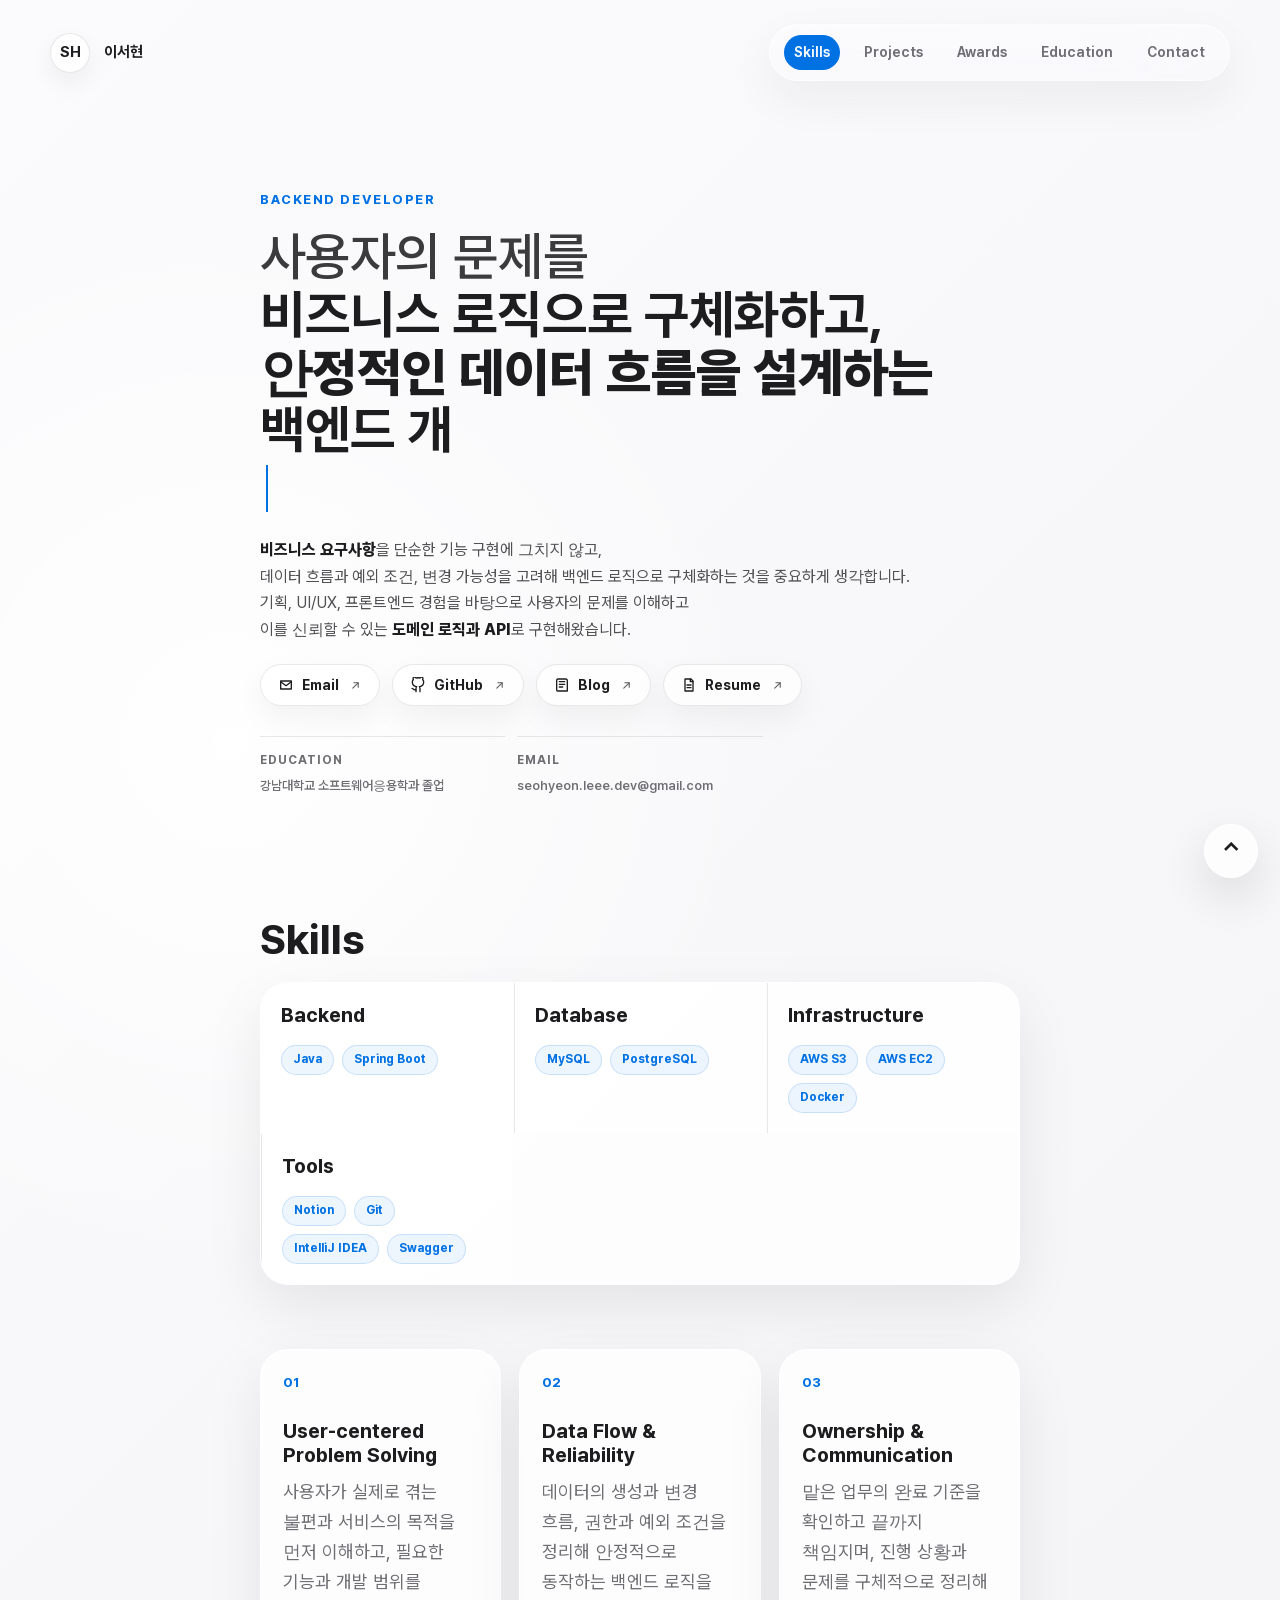
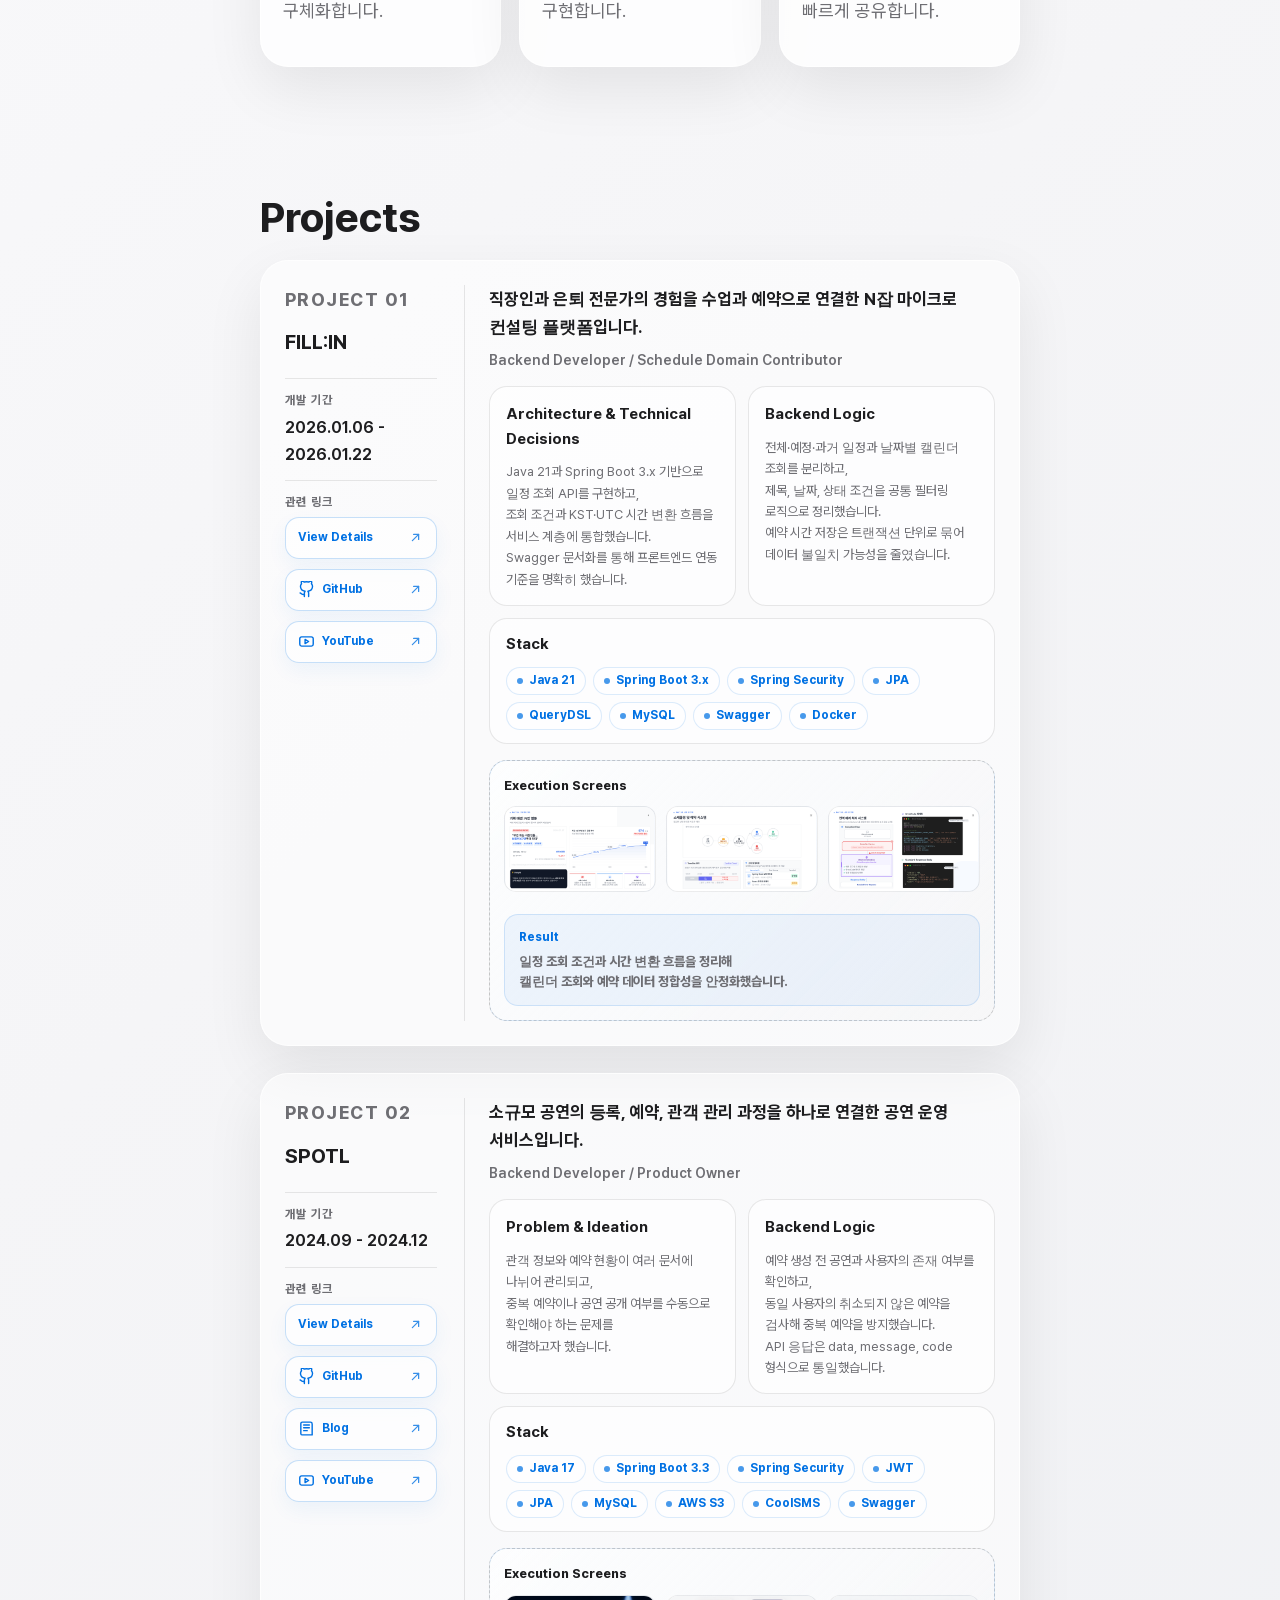
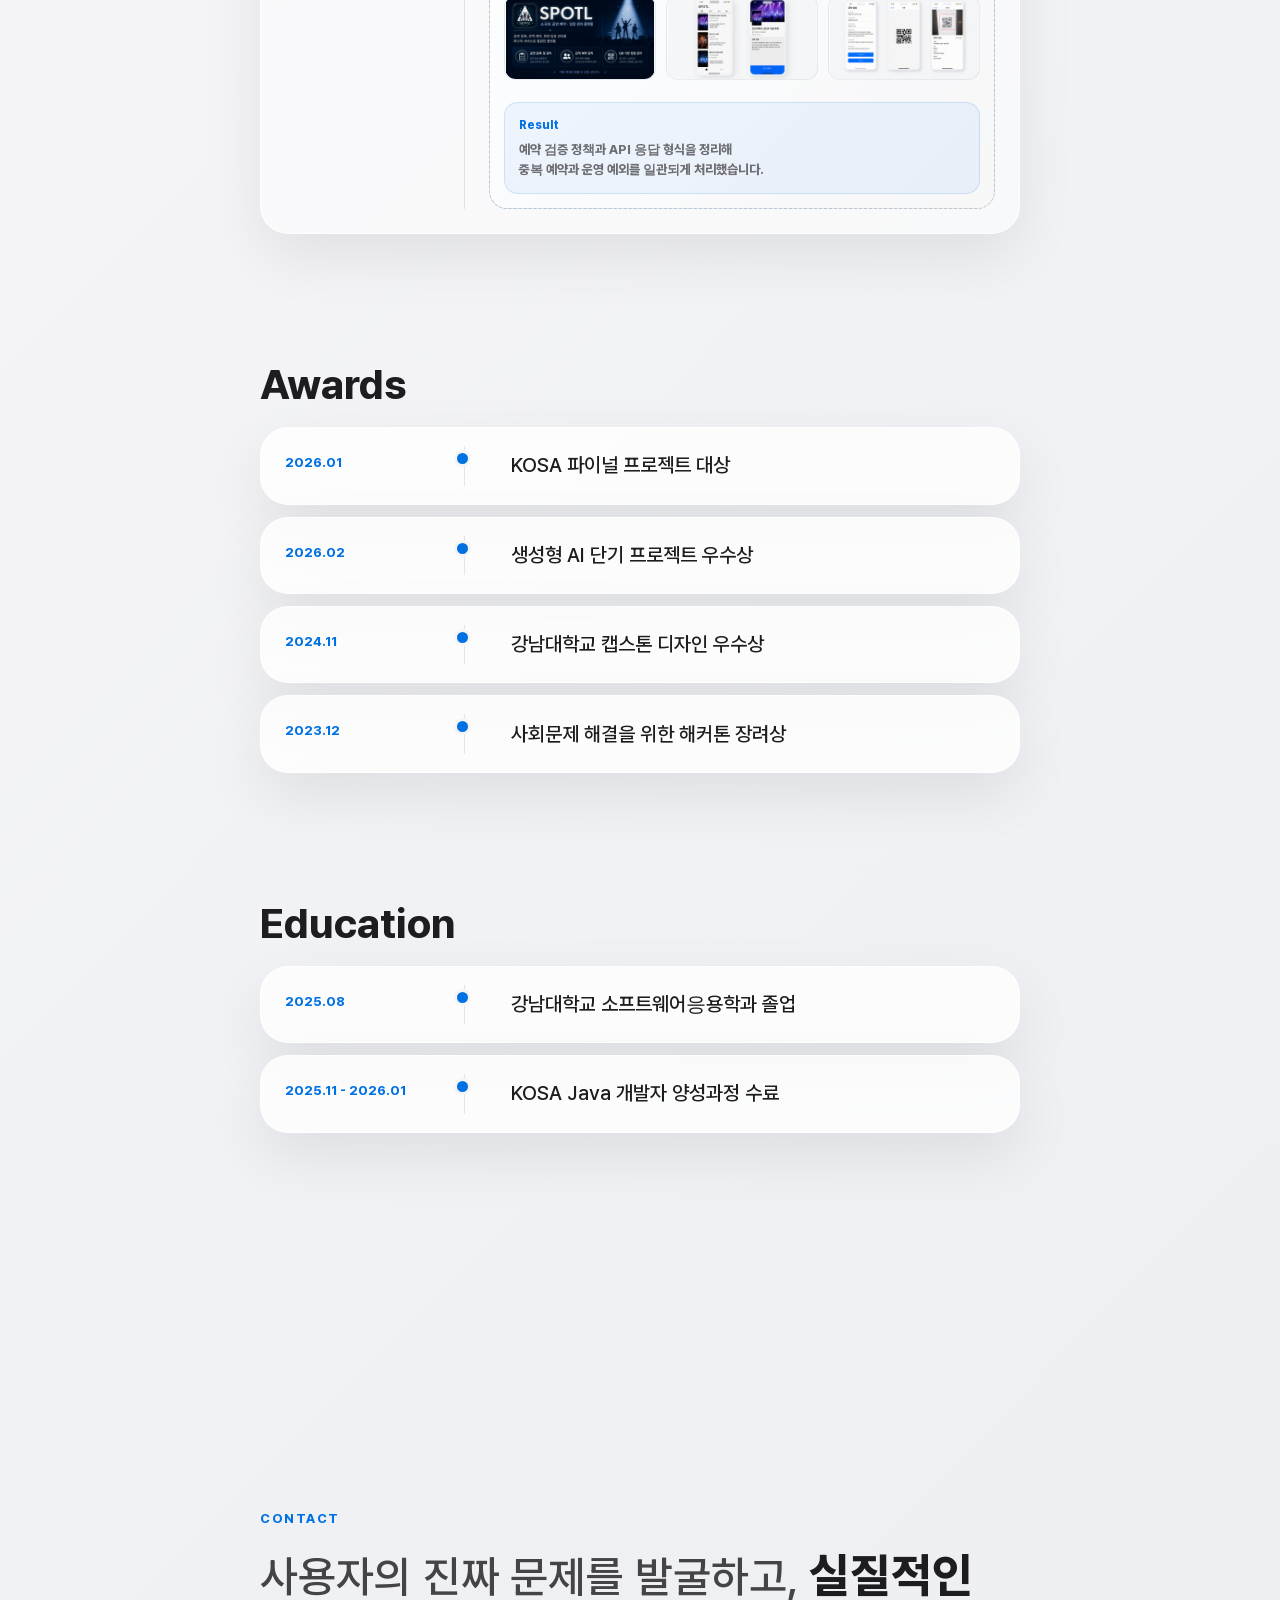
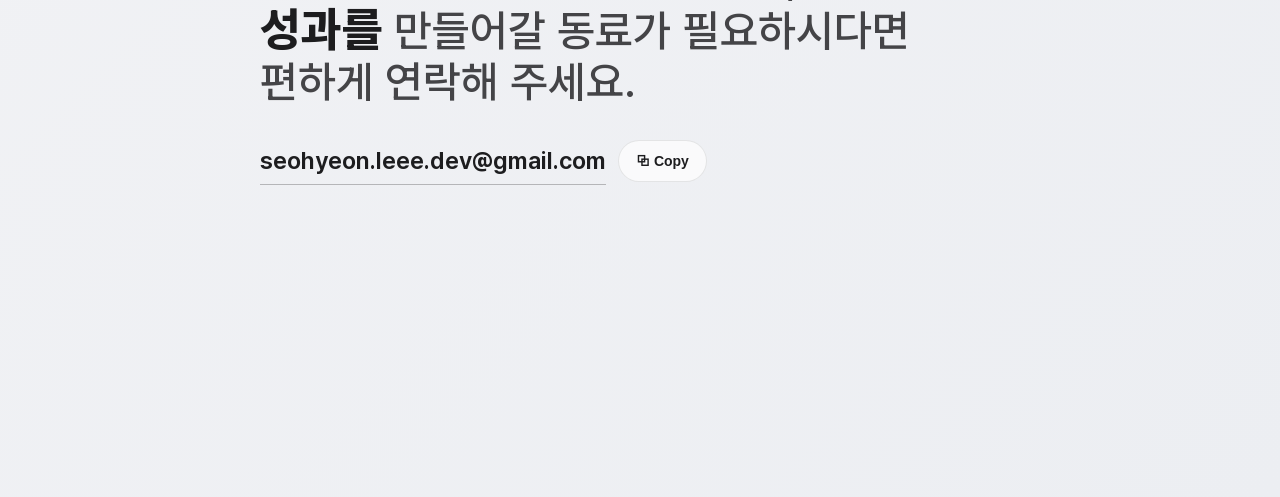
==== commit 5edfd1cd: "feat: add project youtube links" ====
--- a/index.html
+++ b/index.html
@@ -328,6 +328,19 @@
                         <path d="M9 7h8v8"></path>
                       </svg>
                     </a>
+                    <a href="https://youtu.be/k8KJDbXQj2k" target="_blank" rel="noreferrer" aria-label="FILL:IN YouTube 열기">
+                      <span class="link-label">
+                        <svg aria-hidden="true" viewBox="0 0 24 24">
+                          <path d="M5 5.5h14A2.5 2.5 0 0 1 21.5 8v8a2.5 2.5 0 0 1-2.5 2.5H5A2.5 2.5 0 0 1 2.5 16V8A2.5 2.5 0 0 1 5 5.5z"></path>
+                          <path d="m10 9 5 3-5 3z"></path>
+                        </svg>
+                        YouTube
+                      </span>
+                      <svg class="external-icon" aria-hidden="true" viewBox="0 0 24 24">
+                        <path d="M7 17 17 7"></path>
+                        <path d="M9 7h8v8"></path>
+                      </svg>
+                    </a>
                   </dd>
                 </div>
               </dl>
@@ -416,6 +429,19 @@
                           <path d="M8 15h5"></path>
                         </svg>
                         Blog
+                      </span>
+                      <svg class="external-icon" aria-hidden="true" viewBox="0 0 24 24">
+                        <path d="M7 17 17 7"></path>
+                        <path d="M9 7h8v8"></path>
+                      </svg>
+                    </a>
+                    <a href="https://youtu.be/6Ka3bXuztG0" target="_blank" rel="noreferrer" aria-label="SPOTL YouTube 열기">
+                      <span class="link-label">
+                        <svg aria-hidden="true" viewBox="0 0 24 24">
+                          <path d="M5 5.5h14A2.5 2.5 0 0 1 21.5 8v8a2.5 2.5 0 0 1-2.5 2.5H5A2.5 2.5 0 0 1 2.5 16V8A2.5 2.5 0 0 1 5 5.5z"></path>
+                          <path d="m10 9 5 3-5 3z"></path>
+                        </svg>
+                        YouTube
                       </span>
                       <svg class="external-icon" aria-hidden="true" viewBox="0 0 24 24">
                         <path d="M7 17 17 7"></path>
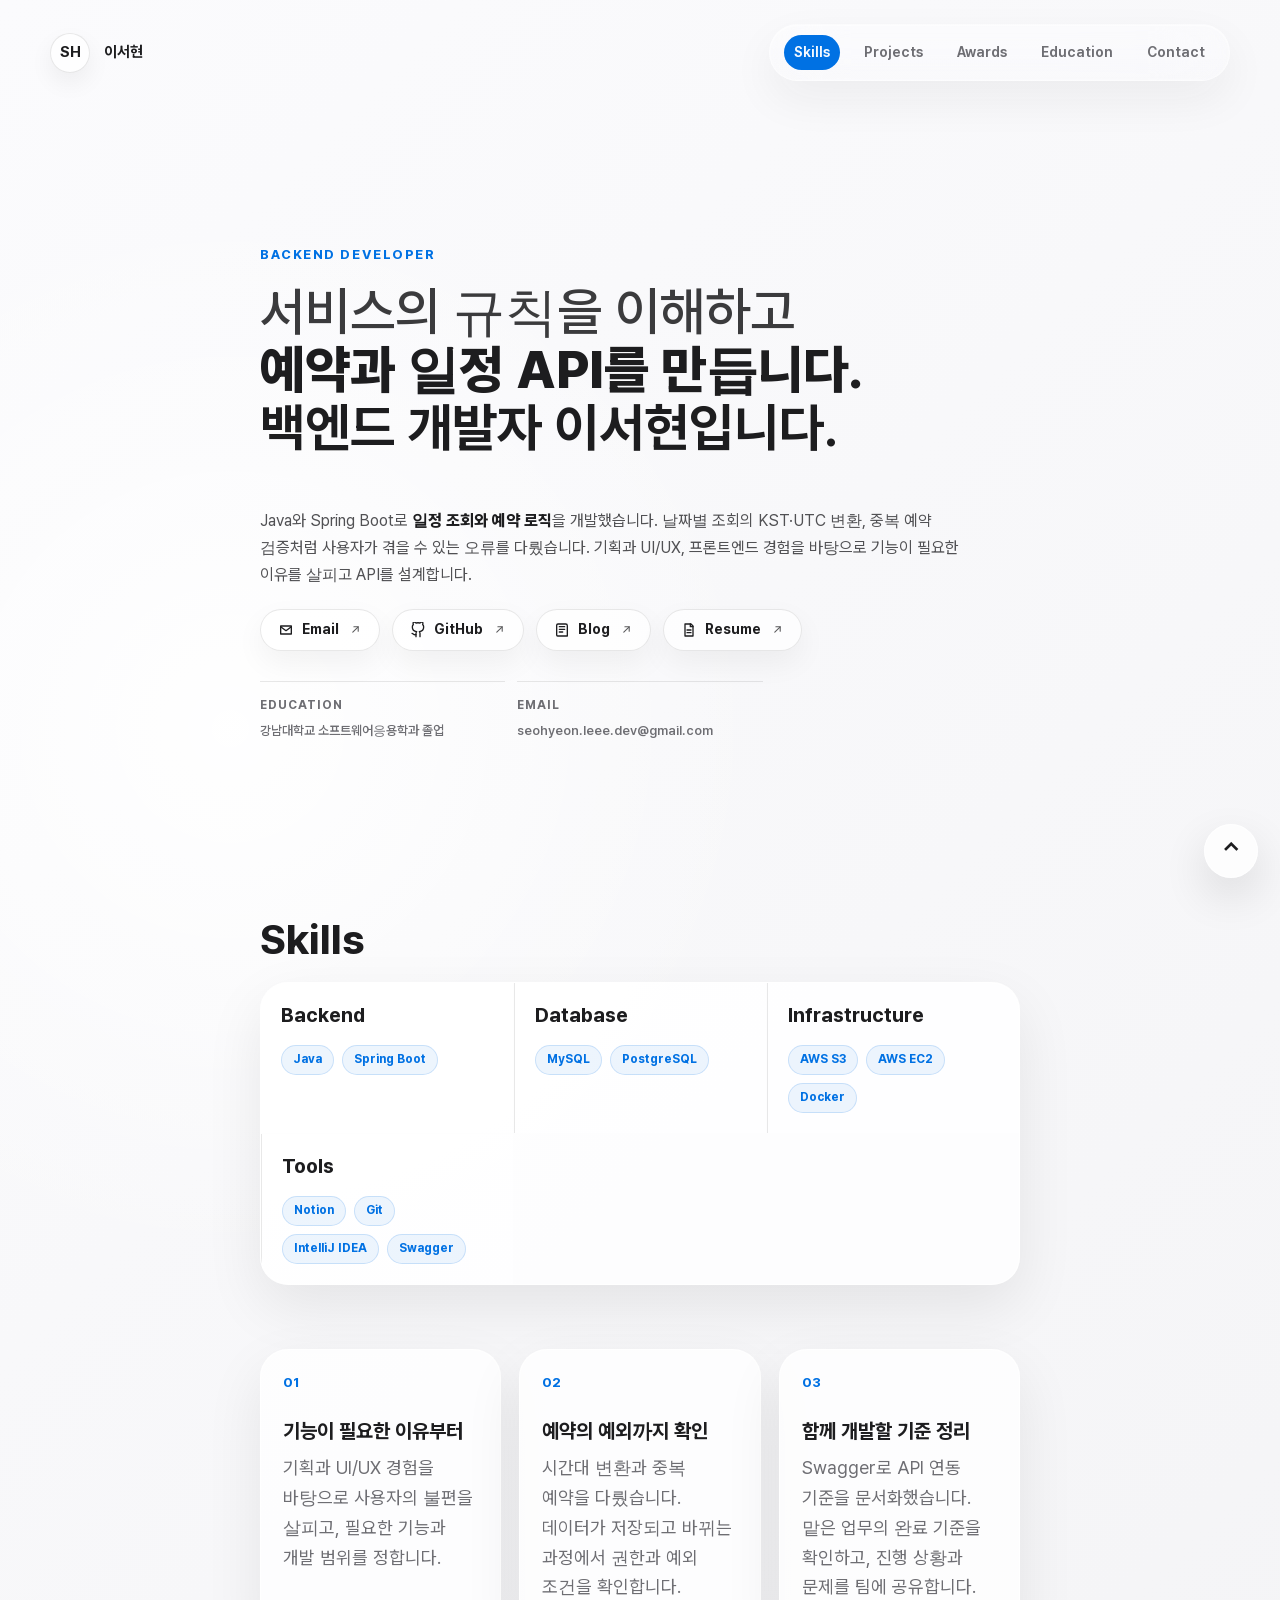
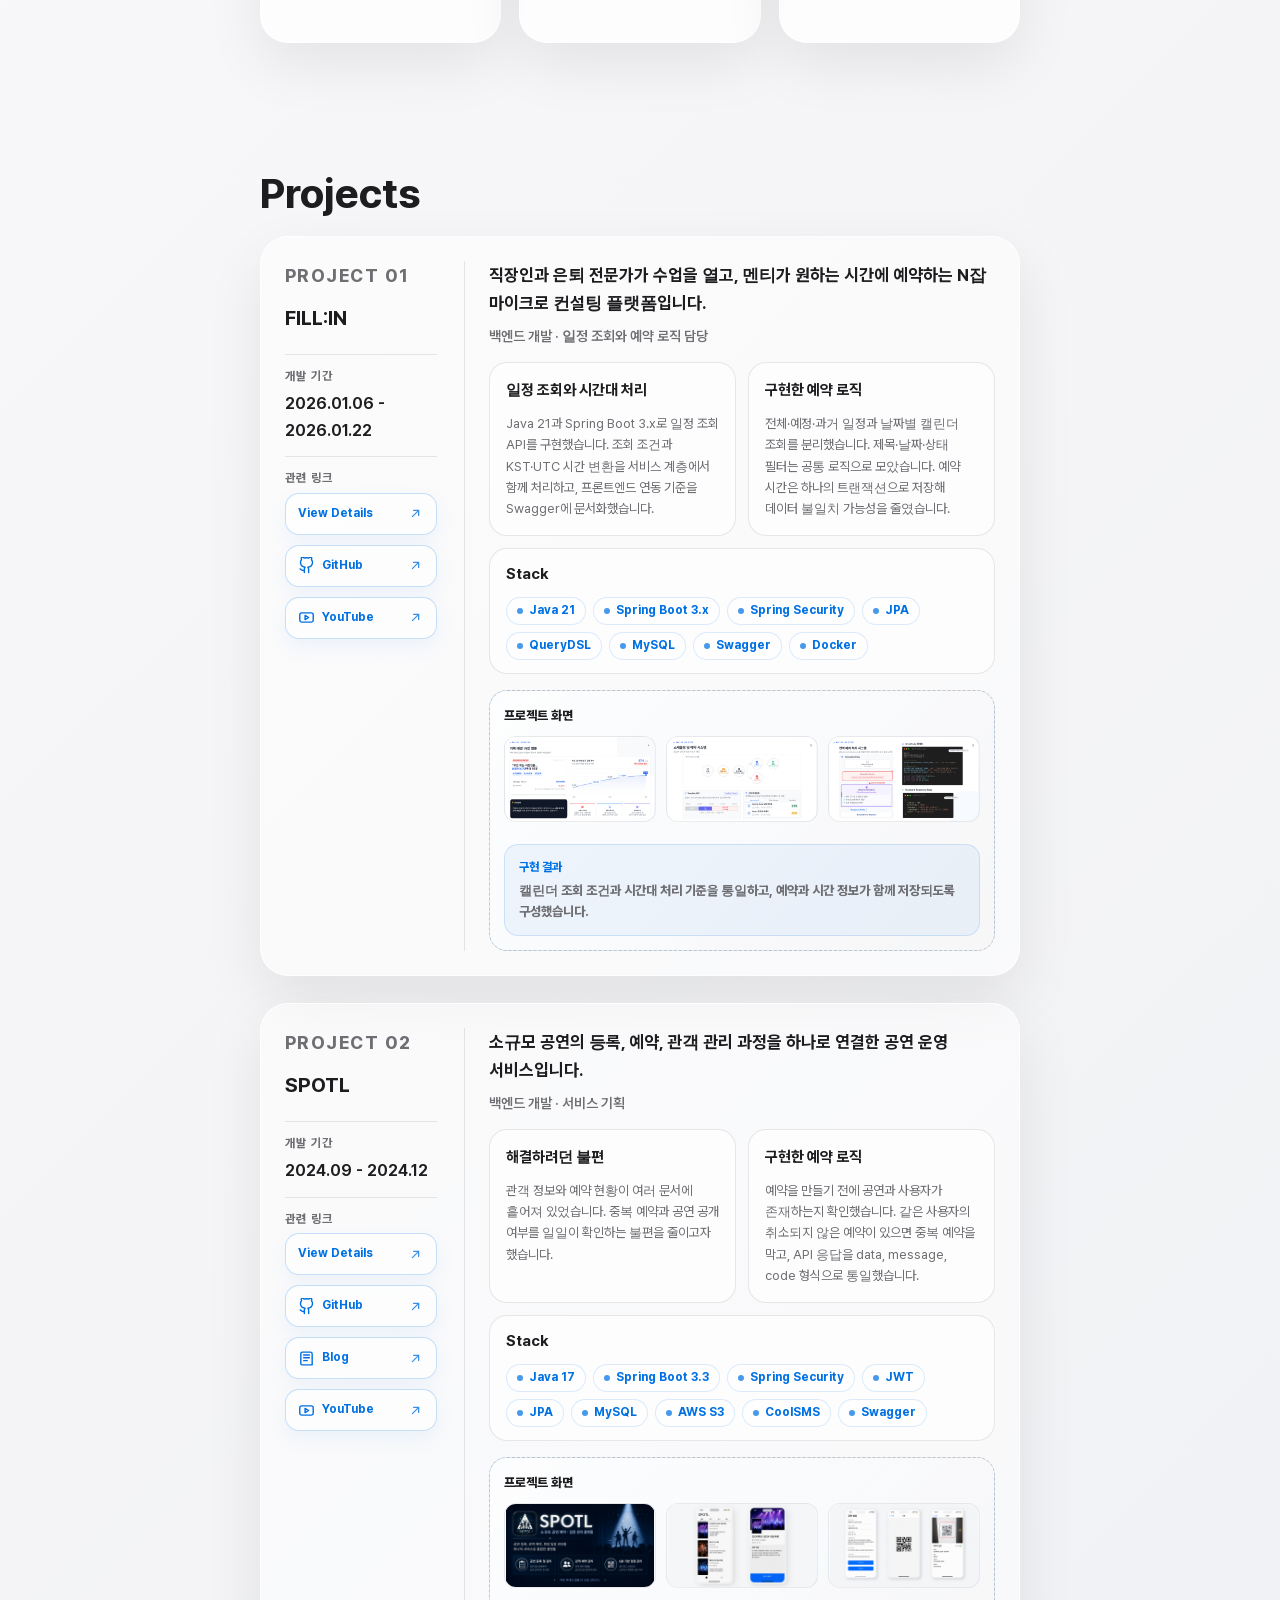
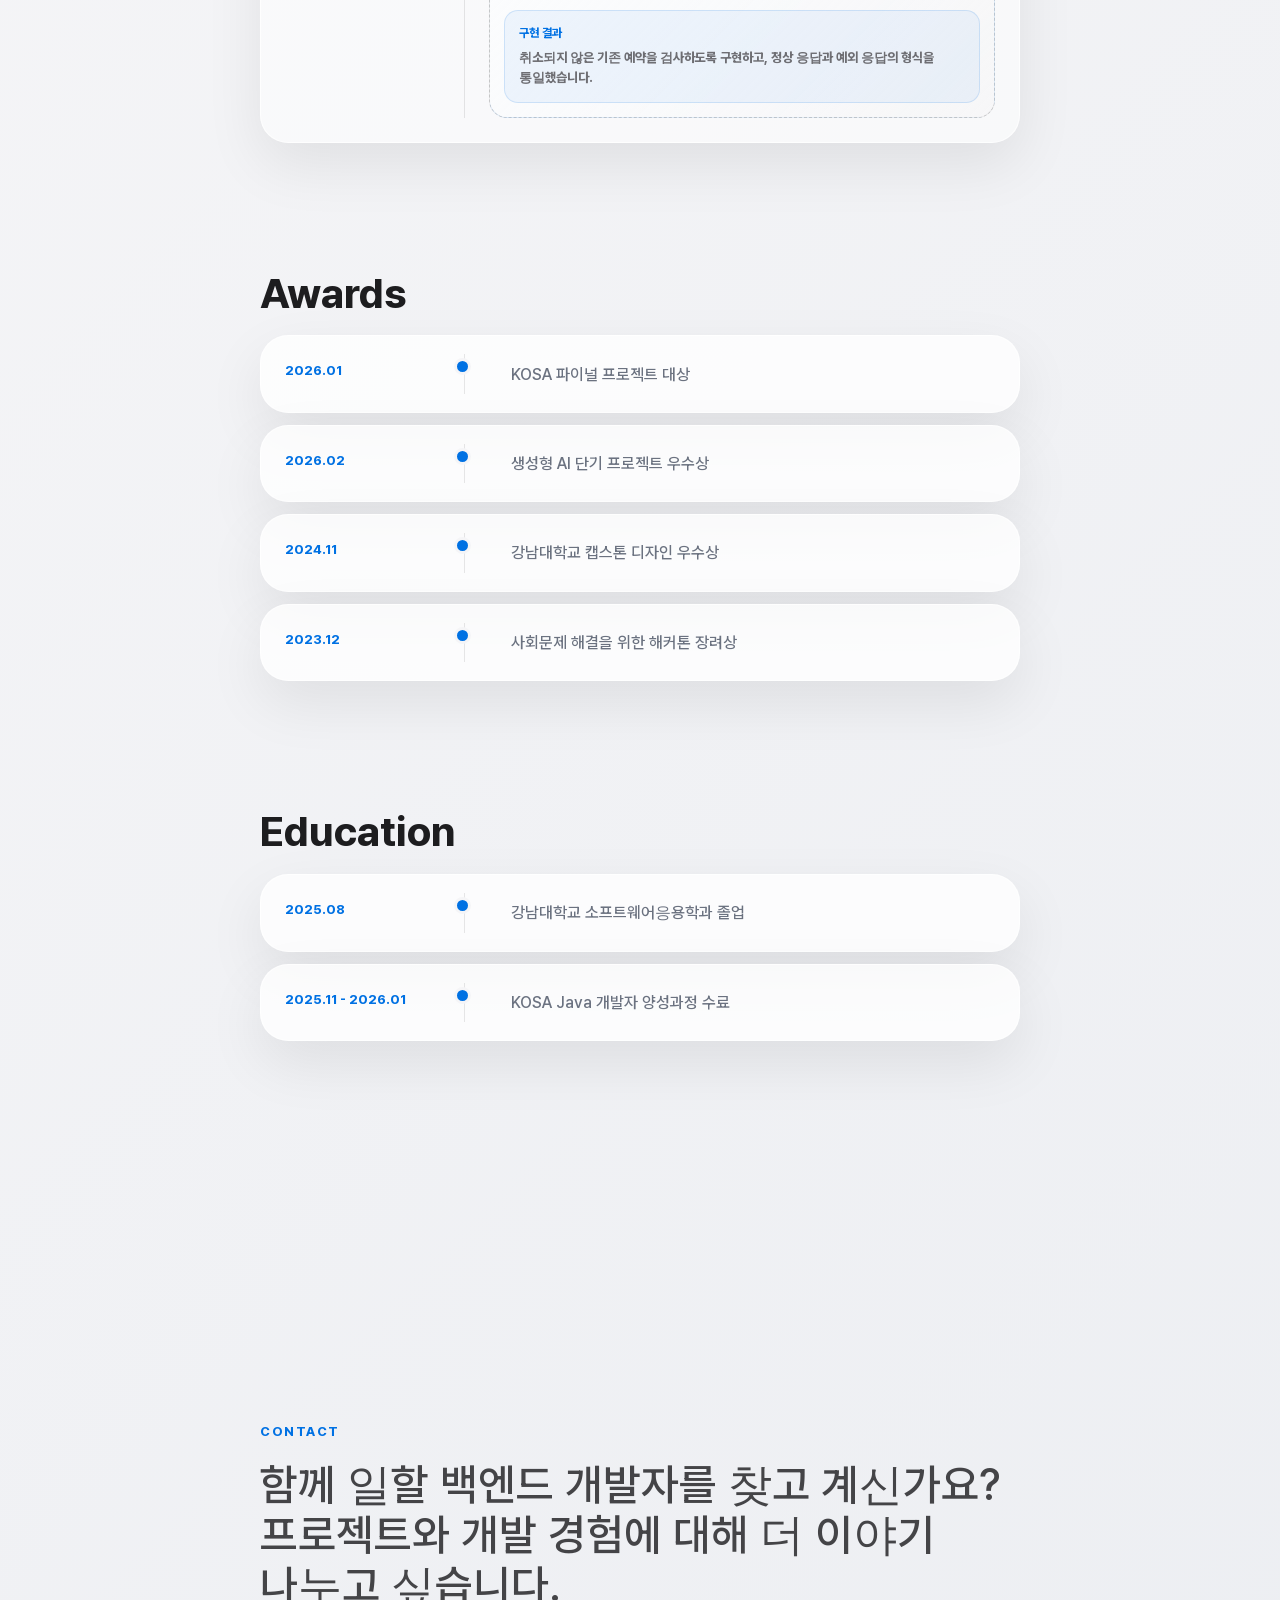
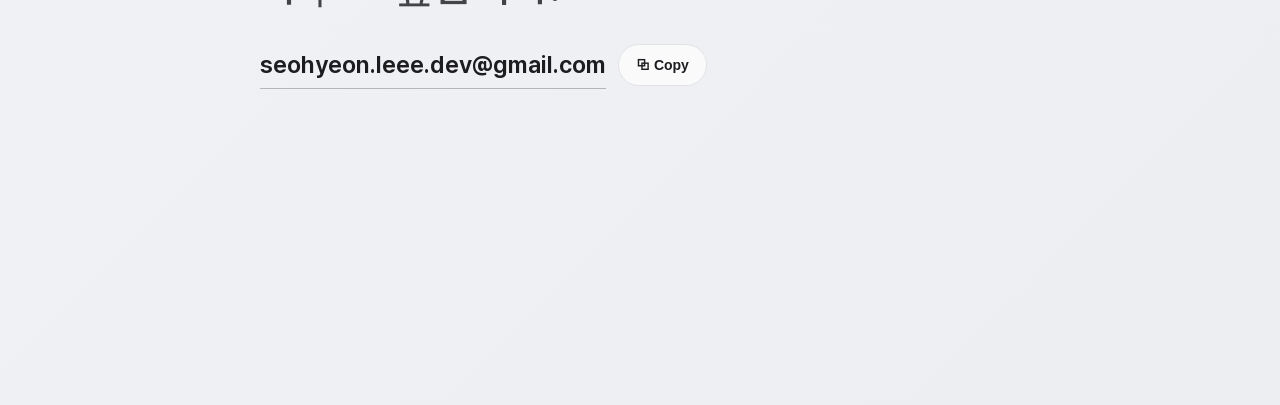
==== commit f8b9641a: "Refine portfolio introduction and project copy" ====
--- a/index.html
+++ b/index.html
@@ -5,16 +5,16 @@
     <meta name="viewport" content="width=device-width, initial-scale=1">
     <meta
       name="description"
-      content="기획과 백엔드 개발을 함께 수행하는 백엔드 개발자 이서현의 포트폴리오입니다."
+      content="일정 조회와 예약 로직을 개발한 백엔드 개발자 이서현의 포트폴리오입니다."
     >
     <meta name="robots" content="max-image-preview:none">
     <meta property="og:title" content="이서현 | Backend Developer">
-    <meta property="og:description" content="기획과 백엔드 개발을 함께 수행하는 백엔드 개발자 이서현의 포트폴리오입니다.">
+    <meta property="og:description" content="일정 조회와 예약 로직을 개발한 백엔드 개발자 이서현의 포트폴리오입니다.">
     <meta property="og:type" content="website">
     <meta property="og:url" content="https://mynameisseohyeon.github.io/">
     <meta name="twitter:card" content="summary">
     <meta name="twitter:title" content="이서현 | Backend Developer">
-    <meta name="twitter:description" content="기획과 백엔드 개발을 함께 수행하는 백엔드 개발자 이서현의 포트폴리오입니다.">
+    <meta name="twitter:description" content="일정 조회와 예약 로직을 개발한 백엔드 개발자 이서현의 포트폴리오입니다.">
     <title>이서현 | Backend Developer</title>
     <link rel="stylesheet" href="/assets/css/portfolio.css">
   </head>
@@ -36,7 +36,7 @@
     <aside class="profile-rail" aria-label="스크롤 프로필 요약">
       <p class="rail-role">Backend Developer</p>
       <h2>이서현</h2>
-      <p class="rail-copy">서비스의 목적을 이해하고, 견고한 서버 구조로 구현합니다.</p>
+      <p class="rail-copy">서비스의 규칙을 이해하고 예약과 일정 API를 만듭니다.</p>
       <div class="rail-links">
         <a href="mailto:seohyeon.leee.dev@gmail.com" aria-label="이메일 보내기">
           <svg aria-hidden="true" viewBox="0 0 24 24">
@@ -65,17 +65,15 @@
       <section class="hero section">
         <div class="hero-copy">
           <p class="eyebrow">Backend Developer</p>
-          <h1 data-typewriter>
-            <span class="headline-light">사용자의 문제를</span>
-            <span>비즈니스 로직으로 구체화하고,</span>
-            <span class="headline-strong">안정적인 데이터 흐름을 설계하는</span>
+          <h1>
+            <span class="headline-light">서비스의 규칙을 이해하고</span>
+            <span class="headline-strong">예약과 일정 API를 만듭니다.</span>
             <span>백엔드 개발자 이서현입니다.</span>
           </h1>
           <p class="hero-description">
-            <strong>비즈니스 요구사항</strong>을 단순한 기능 구현에 그치지 않고,<br>
-            데이터 흐름과 예외 조건, 변경 가능성을 고려해 백엔드 로직으로 구체화하는 것을 중요하게 생각합니다.<br>
-            기획, UI/UX, 프론트엔드 경험을 바탕으로 사용자의 문제를 이해하고<br>
-            이를 신뢰할 수 있는 <strong>도메인 로직과 API</strong>로 구현해왔습니다.
+            Java와 Spring Boot로 <strong>일정 조회와 예약 로직</strong>을 개발했습니다.
+            날짜별 조회의 KST·UTC 변환, 중복 예약 검증처럼 사용자가 겪을 수 있는 오류를 다뤘습니다.
+            기획과 UI/UX, 프론트엔드 경험을 바탕으로 기능이 필요한 이유를 살피고 API를 설계합니다.
           </p>
           <div class="hero-actions" aria-label="연락 및 링크">
             <a class="button" href="mailto:seohyeon.leee.dev@gmail.com">
@@ -191,18 +189,18 @@
       <section class="section capability-section" aria-label="핵심 역량">
         <article class="capability glass">
           <span>01</span>
-          <h3>User-centered Problem Solving</h3>
-          <p>사용자가 실제로 겪는 불편과 서비스의 목적을 먼저 이해하고, 필요한 기능과 개발 범위를 구체화합니다.</p>
+          <h3>기능이 필요한 이유부터</h3>
+          <p>기획과 UI/UX 경험을 바탕으로 사용자의 불편을 살피고, 필요한 기능과 개발 범위를 정합니다.</p>
         </article>
         <article class="capability glass">
           <span>02</span>
-          <h3>Data Flow & Reliability</h3>
-          <p>데이터의 생성과 변경 흐름, 권한과 예외 조건을 정리해 안정적으로 동작하는 백엔드 로직을 구현합니다.</p>
+          <h3>예약의 예외까지 확인</h3>
+          <p>시간대 변환과 중복 예약을 다뤘습니다. 데이터가 저장되고 바뀌는 과정에서 권한과 예외 조건을 확인합니다.</p>
         </article>
         <article class="capability glass">
           <span>03</span>
-          <h3>Ownership & Communication</h3>
-          <p>맡은 업무의 완료 기준을 확인하고 끝까지 책임지며, 진행 상황과 문제를 구체적으로 정리해 빠르게 공유합니다.</p>
+          <h3>함께 개발할 기준 정리</h3>
+          <p>Swagger로 API 연동 기준을 문서화했습니다. 맡은 업무의 완료 기준을 확인하고, 진행 상황과 문제를 팀에 공유합니다.</p>
         </article>
       </section>
 
@@ -347,25 +345,21 @@
             </aside>
             <div class="entry-content">
               <div class="project-headline">
-                <p>직장인과 은퇴 전문가의 경험을 수업과 예약으로 연결한 N잡 마이크로 컨설팅 플랫폼입니다.</p>
-                <span>Backend Developer / Schedule Domain Contributor</span>
+                <p>직장인과 은퇴 전문가가 수업을 열고, 멘티가 원하는 시간에 예약하는 N잡 마이크로 컨설팅 플랫폼입니다.</p>
+                <span>백엔드 개발 · 일정 조회와 예약 로직 담당</span>
               </div>
               <div class="project-content-grid">
                 <div class="project-detail compact-grid">
                   <section>
-                    <h4>Architecture & Technical Decisions</h4>
+                    <h4>일정 조회와 시간대 처리</h4>
                     <p>
-                      Java 21과 Spring Boot 3.x 기반으로 일정 조회 API를 구현하고,<br>
-                      조회 조건과 KST·UTC 시간 변환 흐름을 서비스 계층에 통합했습니다.<br>
-                      Swagger 문서화를 통해 프론트엔드 연동 기준을 명확히 했습니다.
+                      Java 21과 Spring Boot 3.x로 일정 조회 API를 구현했습니다. 조회 조건과 KST·UTC 시간 변환을 서비스 계층에서 함께 처리하고, 프론트엔드 연동 기준을 Swagger에 문서화했습니다.
                     </p>
                   </section>
                   <section>
-                    <h4>Backend Logic</h4>
+                    <h4>구현한 예약 로직</h4>
                     <p>
-                      전체·예정·과거 일정과 날짜별 캘린더 조회를 분리하고,<br>
-                      제목, 날짜, 상태 조건을 공통 필터링 로직으로 정리했습니다.<br>
-                      예약 시간 저장은 트랜잭션 단위로 묶어 데이터 불일치 가능성을 줄였습니다.
+                      전체·예정·과거 일정과 날짜별 캘린더 조회를 분리했습니다. 제목·날짜·상태 필터는 공통 로직으로 모았습니다. 예약 시간은 하나의 트랜잭션으로 저장해 데이터 불일치 가능성을 줄였습니다.
                     </p>
                   </section>
                   <section class="stack-section">
@@ -375,13 +369,13 @@
                 </div>
                 <div class="mockup-frame compact-mockup execution-only" aria-label="프로젝트 스크린샷 목업 영역">
                   <div class="mockup-card">
-                    <p>Execution Screens</p>
+                    <p>프로젝트 화면</p>
                     <div class="mockup-gallery" aria-label="FILL:IN 프로젝트 이미지 영역">
                       <img src="/assets/images/projects/fillin-overview-01.png" alt="FILL:IN 기획 배경 이미지" loading="lazy" decoding="async">
                       <img src="/assets/images/projects/fillin-schedule-01.png" alt="FILL:IN 스케줄링 및 예약 시스템 이미지" loading="lazy" decoding="async">
                       <img src="/assets/images/projects/fillin-error-01.png" alt="FILL:IN 전역 에러 처리 시스템 이미지" loading="lazy" decoding="async">
                     </div>
-                    <p class="mockup-result"><strong>Result</strong><span>일정 조회 조건과 시간 변환 흐름을 정리해<br>캘린더 조회와 예약 데이터 정합성을 안정화했습니다.</span></p>
+                    <p class="mockup-result"><strong>구현 결과</strong><span>캘린더 조회 조건과 시간대 처리 기준을 통일하고, 예약과 시간 정보가 함께 저장되도록 구성했습니다.</span></p>
                   </div>
                 </div>
               </div>
@@ -455,24 +449,20 @@
             <div class="entry-content">
               <div class="project-headline">
                 <p>소규모 공연의 등록, 예약, 관객 관리 과정을 하나로 연결한 공연 운영 서비스입니다.</p>
-                <span>Backend Developer / Product Owner</span>
+                <span>백엔드 개발 · 서비스 기획</span>
               </div>
               <div class="project-content-grid">
                 <div class="project-detail compact-grid">
                   <section>
-                    <h4>Problem & Ideation</h4>
+                    <h4>해결하려던 불편</h4>
                     <p>
-                      관객 정보와 예약 현황이 여러 문서에 나뉘어 관리되고,<br>
-                      중복 예약이나 공연 공개 여부를 수동으로 확인해야 하는 문제를<br>
-                      해결하고자 했습니다.
+                      관객 정보와 예약 현황이 여러 문서에 흩어져 있었습니다. 중복 예약과 공연 공개 여부를 일일이 확인하는 불편을 줄이고자 했습니다.
                     </p>
                   </section>
                   <section>
-                    <h4>Backend Logic</h4>
+                    <h4>구현한 예약 로직</h4>
                     <p>
-                      예약 생성 전 공연과 사용자의 존재 여부를 확인하고,<br>
-                      동일 사용자의 취소되지 않은 예약을 검사해 중복 예약을 방지했습니다.<br>
-                      API 응답은 data, message, code 형식으로 통일했습니다.
+                      예약을 만들기 전에 공연과 사용자가 존재하는지 확인했습니다. 같은 사용자의 취소되지 않은 예약이 있으면 중복 예약을 막고, API 응답을 data, message, code 형식으로 통일했습니다.
                     </p>
                   </section>
                   <section class="stack-section">
@@ -482,13 +472,13 @@
                 </div>
                 <div class="mockup-frame compact-mockup execution-only" aria-label="프로젝트 스크린샷 목업 영역">
                   <div class="mockup-card">
-                    <p>Execution Screens</p>
+                    <p>프로젝트 화면</p>
                     <div class="mockup-gallery" aria-label="SPOTL 실행 이미지 영역">
                       <img src="/assets/images/projects/spotl-run-01.png" alt="SPOTL 실행 화면 1" loading="lazy" decoding="async">
                       <img src="/assets/images/projects/spotl-run-02.png" alt="SPOTL 실행 화면 2" loading="lazy" decoding="async">
                       <img src="/assets/images/projects/spotl-run-03.png" alt="SPOTL 실행 화면 3" loading="lazy" decoding="async">
                     </div>
-                    <p class="mockup-result"><strong>Result</strong><span>예약 검증 정책과 API 응답 형식을 정리해<br>중복 예약과 운영 예외를 일관되게 처리했습니다.</span></p>
+                    <p class="mockup-result"><strong>구현 결과</strong><span>취소되지 않은 기존 예약을 검사하도록 구현하고, 정상 응답과 예외 응답의 형식을 통일했습니다.</span></p>
                   </div>
                 </div>
               </div>
@@ -652,9 +642,8 @@
         <div class="contact-card">
           <p class="eyebrow">Contact</p>
           <h2>
-            <span>사용자의 진짜 문제를 발굴하고,</span>
-            <span><strong>실질적인 성과를</strong> 만들어갈 동료가 필요하시다면</span>
-            <span>편하게 연락해 주세요.</span>
+            <span>함께 일할 백엔드 개발자를 찾고 계신가요?</span>
+            <span>프로젝트와 개발 경험에 대해 더 이야기 나누고 싶습니다.</span>
           </h2>
           <div class="contact-actions">
             <a class="contact-email" href="mailto:seohyeon.leee.dev@gmail.com">seohyeon.leee.dev@gmail.com</a>
@@ -671,7 +660,6 @@
     <script>
       const navLinks = [...document.querySelectorAll(".nav a")];
       const profileRail = document.querySelector(".profile-rail");
-      const headline = document.querySelector("[data-typewriter]");
       const lightbox = document.querySelector("[data-image-lightbox]");
       const lightboxImage = lightbox?.querySelector("img");
       const lightboxClose = document.querySelector("[data-lightbox-close]");
@@ -694,46 +682,6 @@
       activateSection();
       window.addEventListener("scroll", activateSection, { passive: true });
 
-      const runTypewriter = () => {
-        if (!headline || window.matchMedia("(prefers-reduced-motion: reduce)").matches) return;
-
-        const lines = [...headline.querySelectorAll("span")];
-        const original = lines.map((line) => line.textContent);
-        lines.forEach((line) => {
-          line.dataset.fullText = line.textContent;
-          line.textContent = "";
-        });
-        headline.classList.add("is-typing");
-
-        let lineIndex = 0;
-        let charIndex = 0;
-
-        const typeNext = () => {
-          const line = lines[lineIndex];
-          const text = original[lineIndex];
-          line.textContent = text.slice(0, charIndex + 1);
-          charIndex += 1;
-
-          if (charIndex < text.length) {
-            window.setTimeout(typeNext, 34);
-            return;
-          }
-
-          lineIndex += 1;
-          charIndex = 0;
-
-          if (lineIndex < lines.length) {
-            window.setTimeout(typeNext, 120);
-            return;
-          }
-
-          headline.classList.remove("is-typing");
-        };
-
-        window.setTimeout(typeNext, 220);
-      };
-
-      runTypewriter();
 
       const closeLightbox = () => {
         if (!lightbox || !lightboxImage) return;
--- a/assets/css/portfolio.css
+++ b/assets/css/portfolio.css
@@ -1002,6 +1002,7 @@
   color: var(--muted);
   font-size: 18px;
   line-height: 1.72;
+  text-wrap: pretty;
 }
 
 .compact-timeline {
@@ -1021,8 +1022,8 @@
 
 .compact-timeline .compact-item-title {
   margin: 0;
-  color: var(--text);
-  font-size: 20px;
+  color: #6b7280;
+  font-size: 16px;
   font-weight: 500;
   line-height: 1.45;
 }
@@ -1467,6 +1468,11 @@
   padding-bottom: 68px;
 }
 
+.resume-page #awards .timeline-body p,
+.resume-page #education .timeline-body p {
+  font-size: 15px;
+}
+
 .detail-layout {
   display: grid;
   grid-template-columns: minmax(0, 1fr);
@@ -1733,8 +1739,34 @@
 
 .troubleshooting-case {
   display: grid;
-  gap: 14px;
-  margin: 18px 0;
+  gap: 16px;
+  margin: 42px 0;
+}
+
+.troubleshooting-case + .troubleshooting-case {
+  margin-top: 64px;
+}
+
+.troubleshooting-title {
+  display: grid;
+  gap: 5px;
+  justify-items: start;
+  margin: 0 0 8px;
+  line-height: 1.32;
+}
+
+.troubleshooting-title span {
+  color: var(--accent);
+  font-size: clamp(22px, 2.6vw, 32px);
+  font-weight: 820;
+  letter-spacing: 0;
+}
+
+.troubleshooting-title small {
+  color: #5f6b7a;
+  font-size: clamp(15px, 1.7vw, 19px);
+  font-weight: 620;
+  letter-spacing: 0;
 }
 
 .trouble-problem,
@@ -1768,6 +1800,7 @@
   font-size: 17px;
   font-weight: 720;
   line-height: 1.6;
+  text-wrap: pretty;
 }
 
 .trouble-problem h3 {
@@ -1812,6 +1845,7 @@
   font-size: 15px;
   font-weight: 560;
   line-height: 1.68;
+  text-wrap: pretty;
 }
 
 .trouble-media {
@@ -1841,6 +1875,81 @@
   font-size: 13px;
   font-weight: 680;
   line-height: 1.5;
+}
+
+.trouble-code-card pre {
+  overflow: auto;
+  min-height: 282px;
+  margin: 0;
+  padding: 48px 18px 18px;
+  border: 1px solid rgba(0, 113, 227, 0.22);
+  border-radius: 14px;
+  background:
+    linear-gradient(#2b2f36 0 34px, transparent 34px),
+    #1e1f24;
+  box-shadow:
+    inset 0 34px 0 rgba(255, 255, 255, 0.03),
+    inset 0 1px 0 rgba(255, 255, 255, 0.06);
+  color: #c9d1d9;
+  font-size: 13px;
+  font-weight: 560;
+  line-height: 1.58;
+}
+
+.trouble-code-card {
+  position: relative;
+}
+
+.trouble-code-card::before {
+  position: absolute;
+  top: 14px;
+  left: 14px;
+  z-index: 1;
+  width: 10px;
+  height: 10px;
+  border-radius: 50%;
+  background: #ff5f57;
+  box-shadow: 18px 0 0 #ffbd2e, 36px 0 0 #28c840;
+  content: "";
+}
+
+.code-window-title {
+  position: absolute;
+  top: 10px;
+  left: 74px;
+  z-index: 1;
+  color: #aeb6c2;
+  font-family: "SFMono-Regular", Consolas, "Liberation Mono", Menlo, monospace;
+  font-size: 12px;
+  font-weight: 700;
+}
+
+.trouble-code-card code {
+  font-family: "SFMono-Regular", Consolas, "Liberation Mono", Menlo, monospace;
+}
+
+.code-annotation {
+  color: #d19a66;
+}
+
+.code-keyword {
+  color: #cf8efa;
+}
+
+.code-type {
+  color: #7ee787;
+}
+
+.code-method {
+  color: #61afef;
+}
+
+.code-string {
+  color: #e5c07b;
+}
+
+.code-comment {
+  color: #7d8590;
 }
 
 .detail-media-grid {
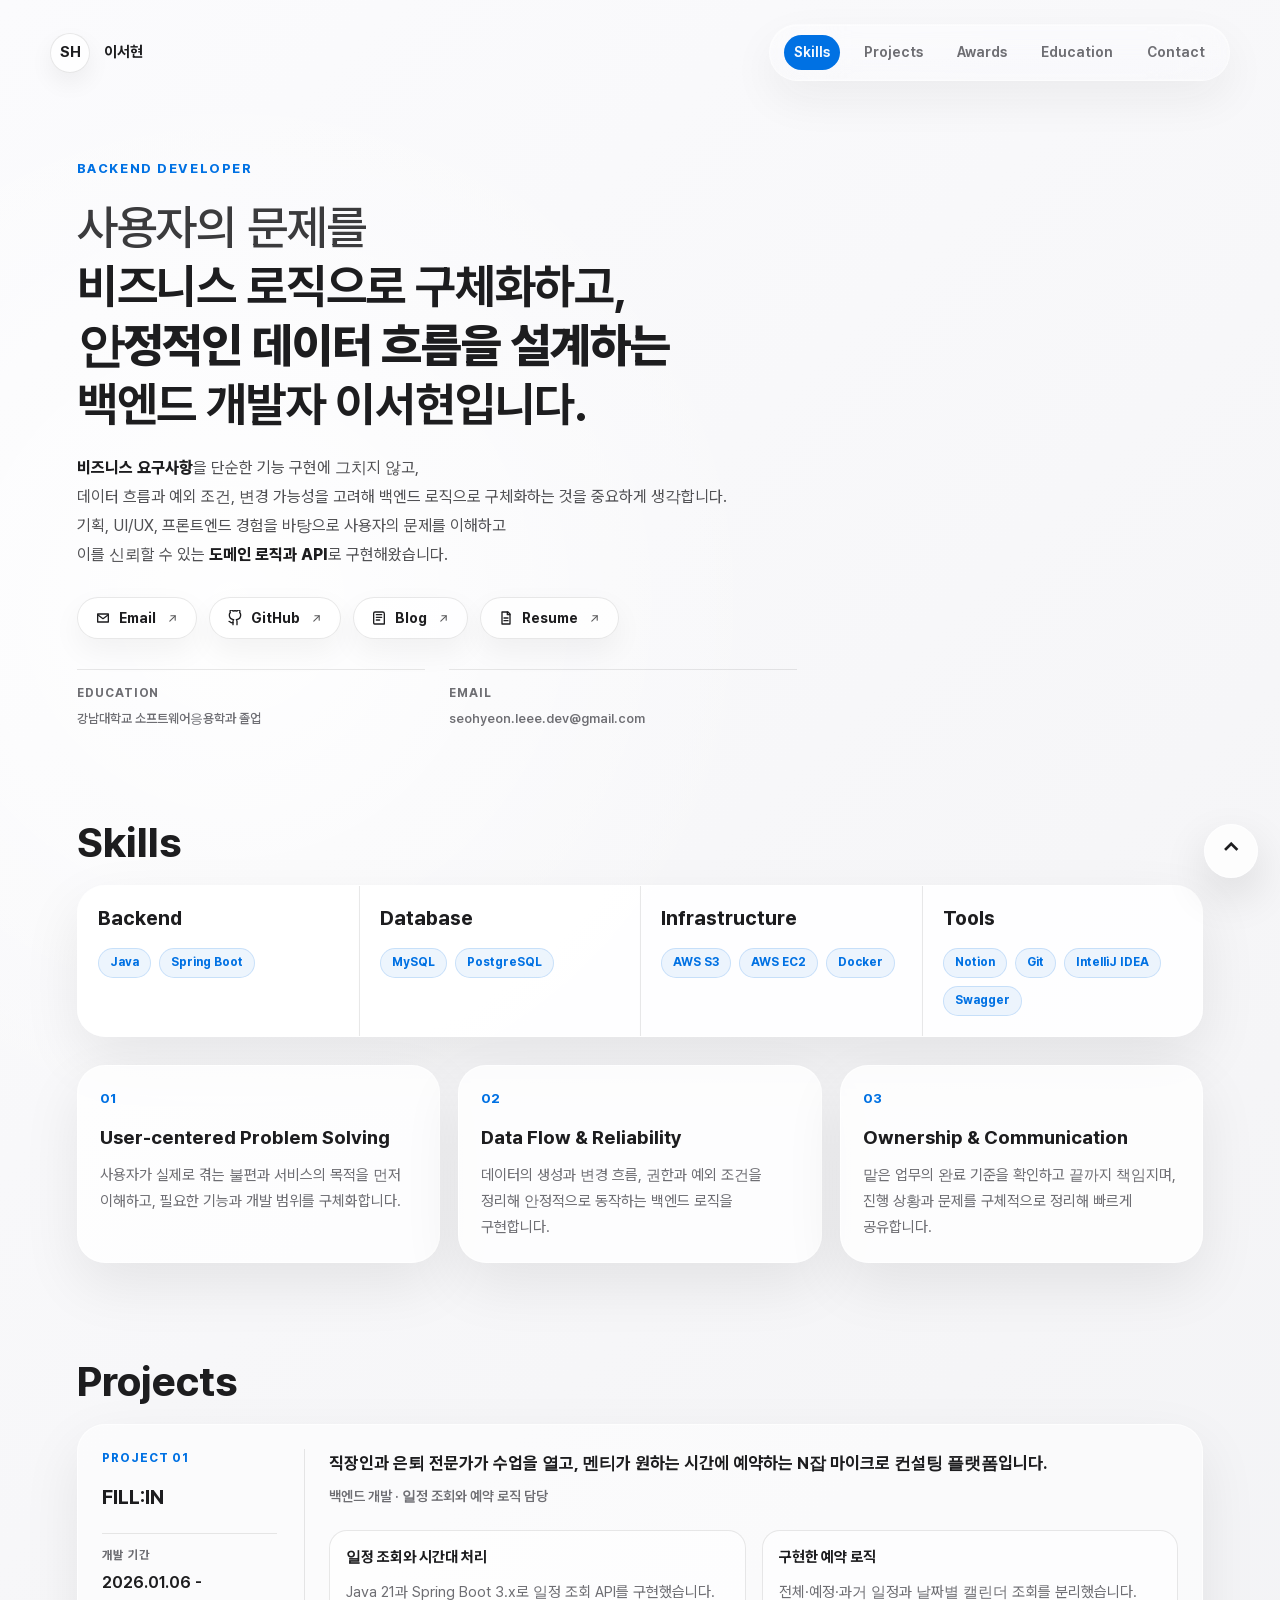
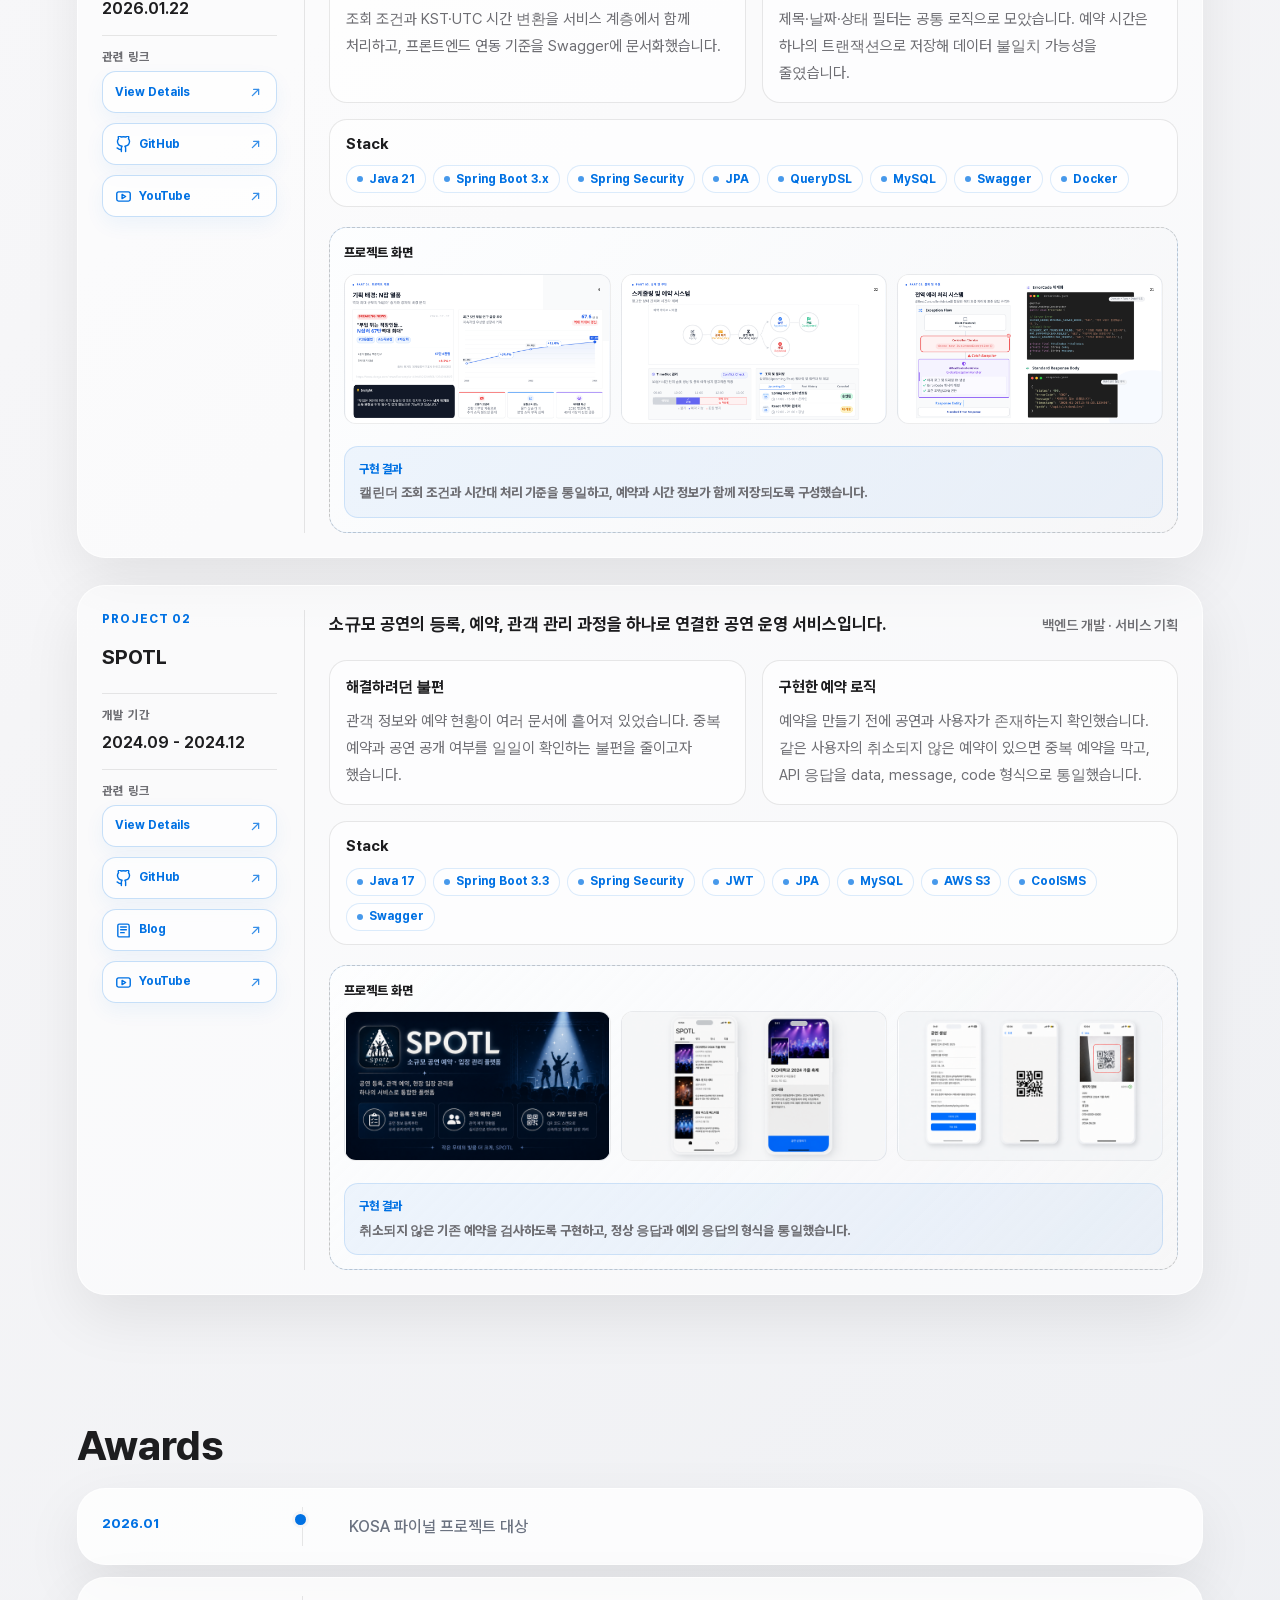
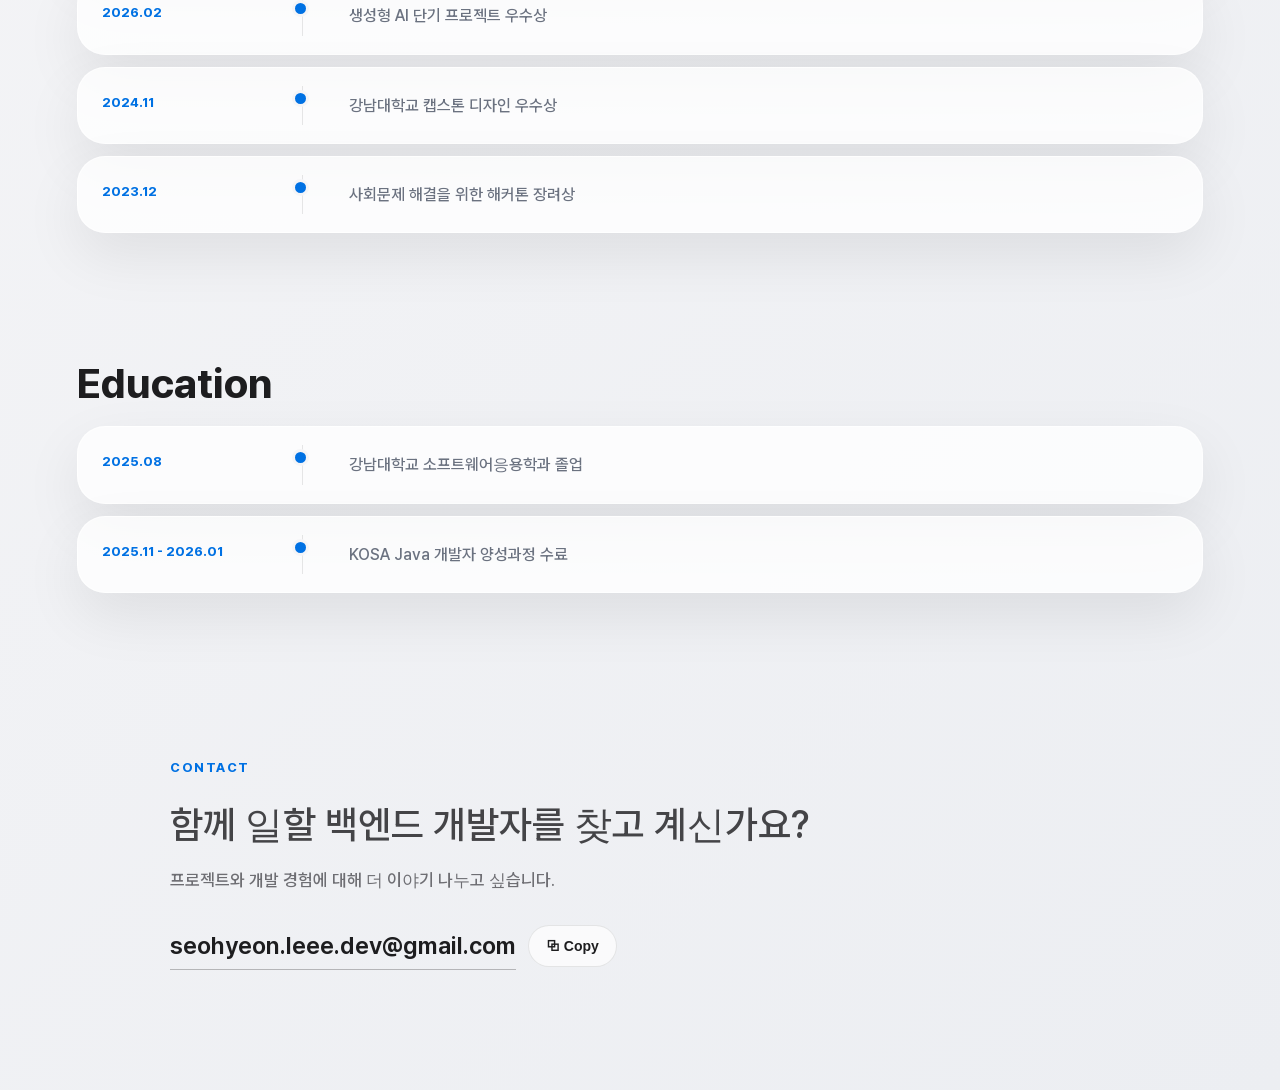
==== commit d0631c12: "Restore original portfolio introduction and strengths" ====
--- a/index.html
+++ b/index.html
@@ -66,14 +66,16 @@
         <div class="hero-copy">
           <p class="eyebrow">Backend Developer</p>
           <h1>
-            <span class="headline-light">서비스의 규칙을 이해하고</span>
-            <span class="headline-strong">예약과 일정 API를 만듭니다.</span>
+            <span class="headline-light">사용자의 문제를</span>
+            <span>비즈니스 로직으로 구체화하고,</span>
+            <span class="headline-strong">안정적인 데이터 흐름을 설계하는</span>
             <span>백엔드 개발자 이서현입니다.</span>
           </h1>
           <p class="hero-description">
-            Java와 Spring Boot로 <strong>일정 조회와 예약 로직</strong>을 개발했습니다.
-            날짜별 조회의 KST·UTC 변환, 중복 예약 검증처럼 사용자가 겪을 수 있는 오류를 다뤘습니다.
-            기획과 UI/UX, 프론트엔드 경험을 바탕으로 기능이 필요한 이유를 살피고 API를 설계합니다.
+            <strong>비즈니스 요구사항</strong>을 단순한 기능 구현에 그치지 않고,<br>
+            데이터 흐름과 예외 조건, 변경 가능성을 고려해 백엔드 로직으로 구체화하는 것을 중요하게 생각합니다.<br>
+            기획, UI/UX, 프론트엔드 경험을 바탕으로 사용자의 문제를 이해하고<br>
+            이를 신뢰할 수 있는 <strong>도메인 로직과 API</strong>로 구현해왔습니다.
           </p>
           <div class="hero-actions" aria-label="연락 및 링크">
             <a class="button" href="mailto:seohyeon.leee.dev@gmail.com">
@@ -189,18 +191,18 @@
       <section class="section capability-section" aria-label="핵심 역량">
         <article class="capability glass">
           <span>01</span>
-          <h3>기능이 필요한 이유부터</h3>
-          <p>기획과 UI/UX 경험을 바탕으로 사용자의 불편을 살피고, 필요한 기능과 개발 범위를 정합니다.</p>
+          <h3>User-centered Problem Solving</h3>
+          <p>사용자가 실제로 겪는 불편과 서비스의 목적을 먼저 이해하고, 필요한 기능과 개발 범위를 구체화합니다.</p>
         </article>
         <article class="capability glass">
           <span>02</span>
-          <h3>예약의 예외까지 확인</h3>
-          <p>시간대 변환과 중복 예약을 다뤘습니다. 데이터가 저장되고 바뀌는 과정에서 권한과 예외 조건을 확인합니다.</p>
+          <h3>Data Flow &amp; Reliability</h3>
+          <p>데이터의 생성과 변경 흐름, 권한과 예외 조건을 정리해 안정적으로 동작하는 백엔드 로직을 구현합니다.</p>
         </article>
         <article class="capability glass">
           <span>03</span>
-          <h3>함께 개발할 기준 정리</h3>
-          <p>Swagger로 API 연동 기준을 문서화했습니다. 맡은 업무의 완료 기준을 확인하고, 진행 상황과 문제를 팀에 공유합니다.</p>
+          <h3>Ownership &amp; Communication</h3>
+          <p>맡은 업무의 완료 기준을 확인하고 끝까지 책임지며, 진행 상황과 문제를 구체적으로 정리해 빠르게 공유합니다.</p>
         </article>
       </section>
 
--- a/assets/css/portfolio.css
+++ b/assets/css/portfolio.css
@@ -2324,3 +2324,193 @@
     gap: 9px;
   }
 }
+
+/* Reading width and spacing shared by the portfolio and resume. */
+:root {
+  --page-gutter: clamp(40px, 6vw, 120px);
+}
+
+.section {
+  scroll-margin-top: 90px;
+}
+
+.profile-rail {
+  left: max(28px, calc((100vw - var(--max)) / 2 - 220px));
+}
+
+.hero {
+  min-height: 0;
+  padding-top: clamp(64px, 9vh, 96px);
+  padding-bottom: 72px;
+}
+
+.hero h1 {
+  min-height: 0;
+  max-width: 940px;
+  font-size: clamp(32px, 3.7vw, 52px);
+  line-height: 1.25;
+  letter-spacing: -0.025em;
+}
+
+.hero-description {
+  line-height: 1.8;
+  margin-bottom: 28px;
+}
+
+.hero > .hero-profile {
+  grid-template-columns: repeat(2, minmax(0, 1fr));
+  max-width: 720px;
+  gap: 24px;
+}
+
+.skills-section {
+  padding-bottom: 28px;
+}
+
+.capability-section {
+  padding-top: 0;
+  padding-bottom: 32px;
+}
+
+.capability span {
+  margin-bottom: 16px;
+}
+
+.capability h3 {
+  font-size: 19px;
+  line-height: 1.4;
+}
+
+.capability p {
+  margin-bottom: 0;
+  font-size: 15px;
+  line-height: 1.75;
+}
+
+.project-card .project-label {
+  color: var(--accent);
+  font-size: 12px;
+}
+
+.project-headline {
+  margin-bottom: 22px;
+}
+
+.project-detail {
+  gap: 16px;
+}
+
+.project-detail p {
+  font-size: 15px;
+  line-height: 1.8;
+}
+
+.project-detail h4 {
+  line-height: 1.5;
+}
+
+.project-content-grid {
+  gap: 20px;
+}
+
+.resume-page {
+  padding-top: 32px;
+}
+
+.resume-hero {
+  padding-top: 48px;
+  padding-bottom: 64px;
+}
+
+.resume-project-head {
+  flex-wrap: wrap;
+}
+
+.contact-section {
+  min-height: 0;
+  padding-top: 100px;
+  padding-bottom: 120px;
+}
+
+.contact-card h2 {
+  font-size: clamp(26px, 3vw, 38px);
+  line-height: 1.45;
+}
+
+.contact-card h2 span {
+  display: block;
+}
+
+.contact-card h2 span + span {
+  margin-top: 16px;
+  color: var(--muted);
+  font-size: 17px;
+}
+
+@media (max-width: 1699px) {
+  .profile-rail {
+    display: none;
+  }
+
+  .is-scrolled .brand {
+    opacity: 1;
+    pointer-events: auto;
+    transform: none;
+  }
+}
+
+@media (min-width: 821px) and (max-width: 1100px) {
+  .skills-row,
+  .project-detail {
+    grid-template-columns: repeat(2, minmax(0, 1fr));
+  }
+}
+
+@media (max-width: 820px) {
+  .hero {
+    padding-top: 40px;
+    padding-bottom: 48px;
+  }
+
+  .hero h1 {
+    font-size: clamp(26px, 5.8vw, 38px);
+    line-height: 1.35;
+  }
+
+  .hero-actions {
+    display: grid;
+    grid-template-columns: repeat(2, minmax(0, 1fr));
+  }
+
+  .hero > .hero-profile {
+    grid-template-columns: 1fr;
+    gap: 16px;
+  }
+
+  .resume-page {
+    padding-top: 16px;
+  }
+
+  .resume-hero {
+    padding: 28px 0 48px;
+  }
+
+  .contact-section {
+    padding: 64px 0 80px;
+  }
+
+  .contact-card {
+    padding: 0;
+  }
+
+  .timeline-entry .entry-meta::before {
+    display: none;
+  }
+}
+
+@media (min-width: 821px) {
+  .resume-hero {
+    min-height: calc(100svh - 110px);
+    align-content: start;
+  }
+}
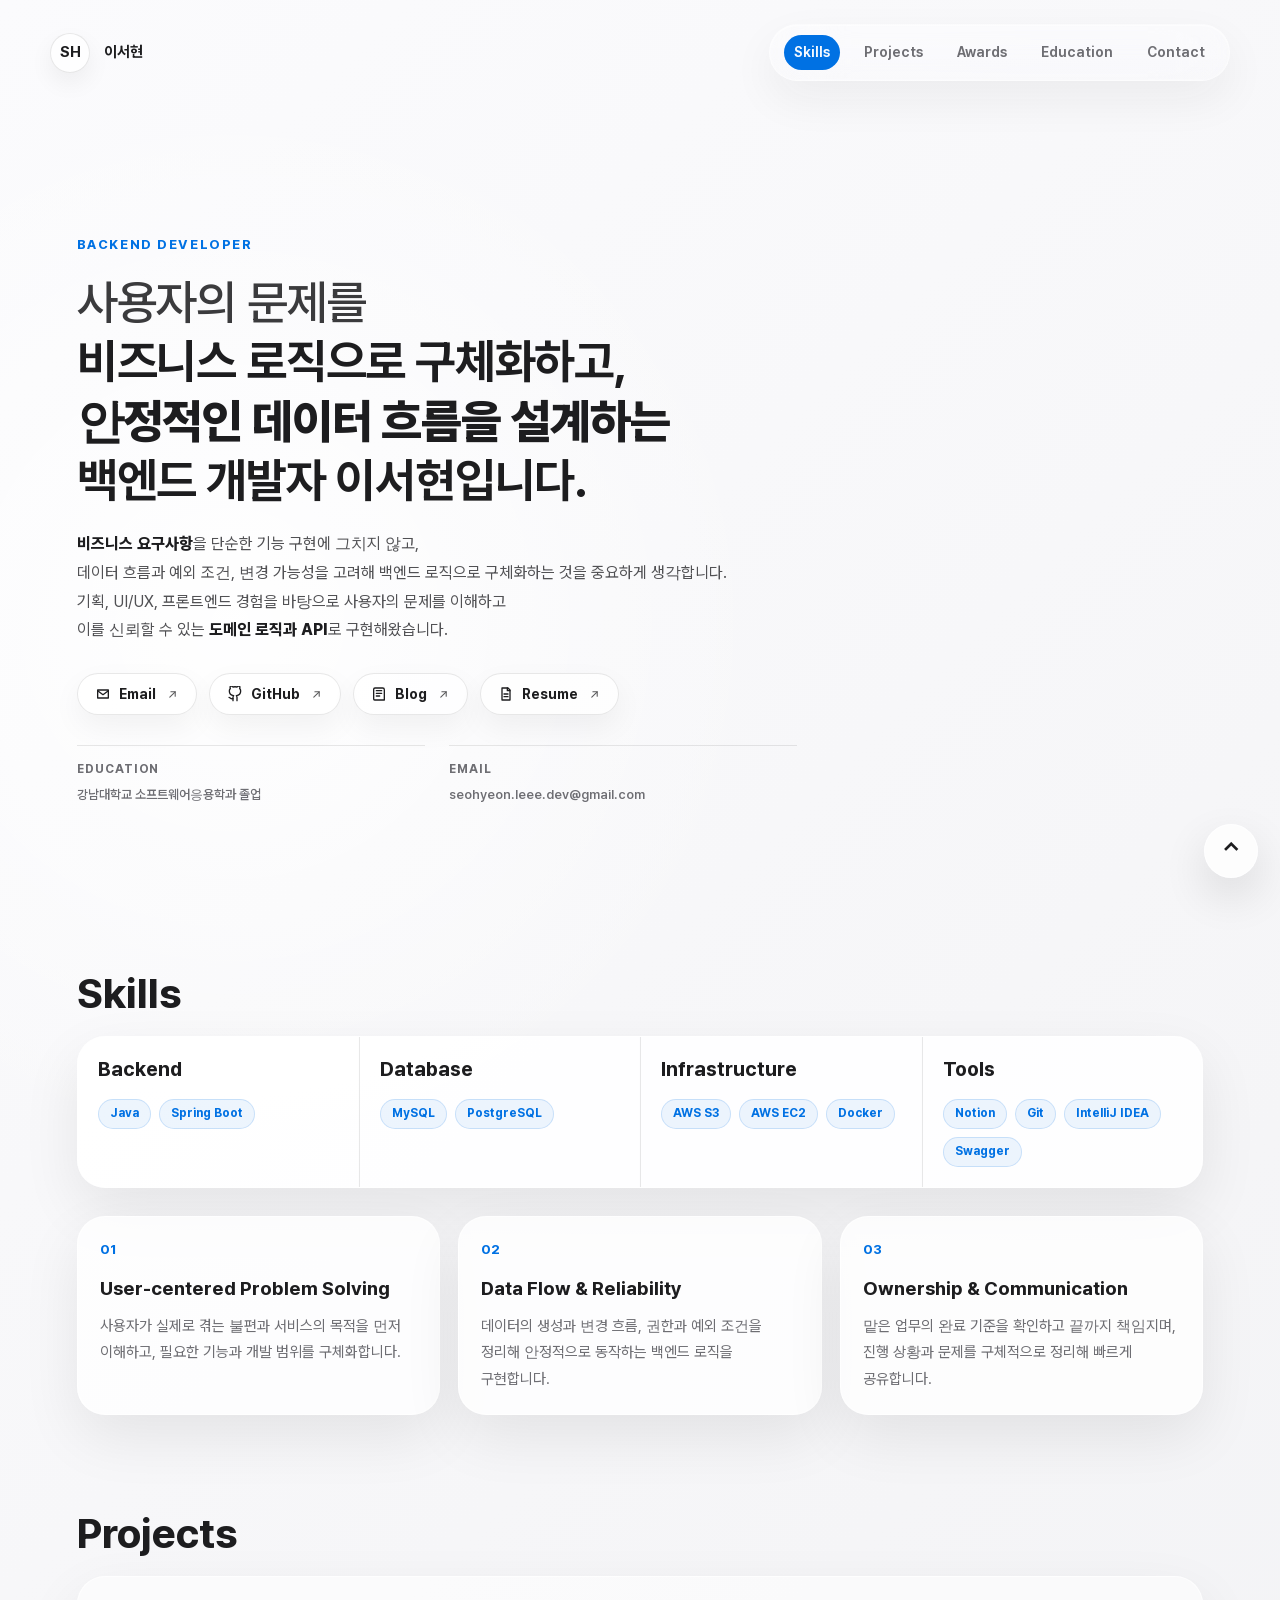
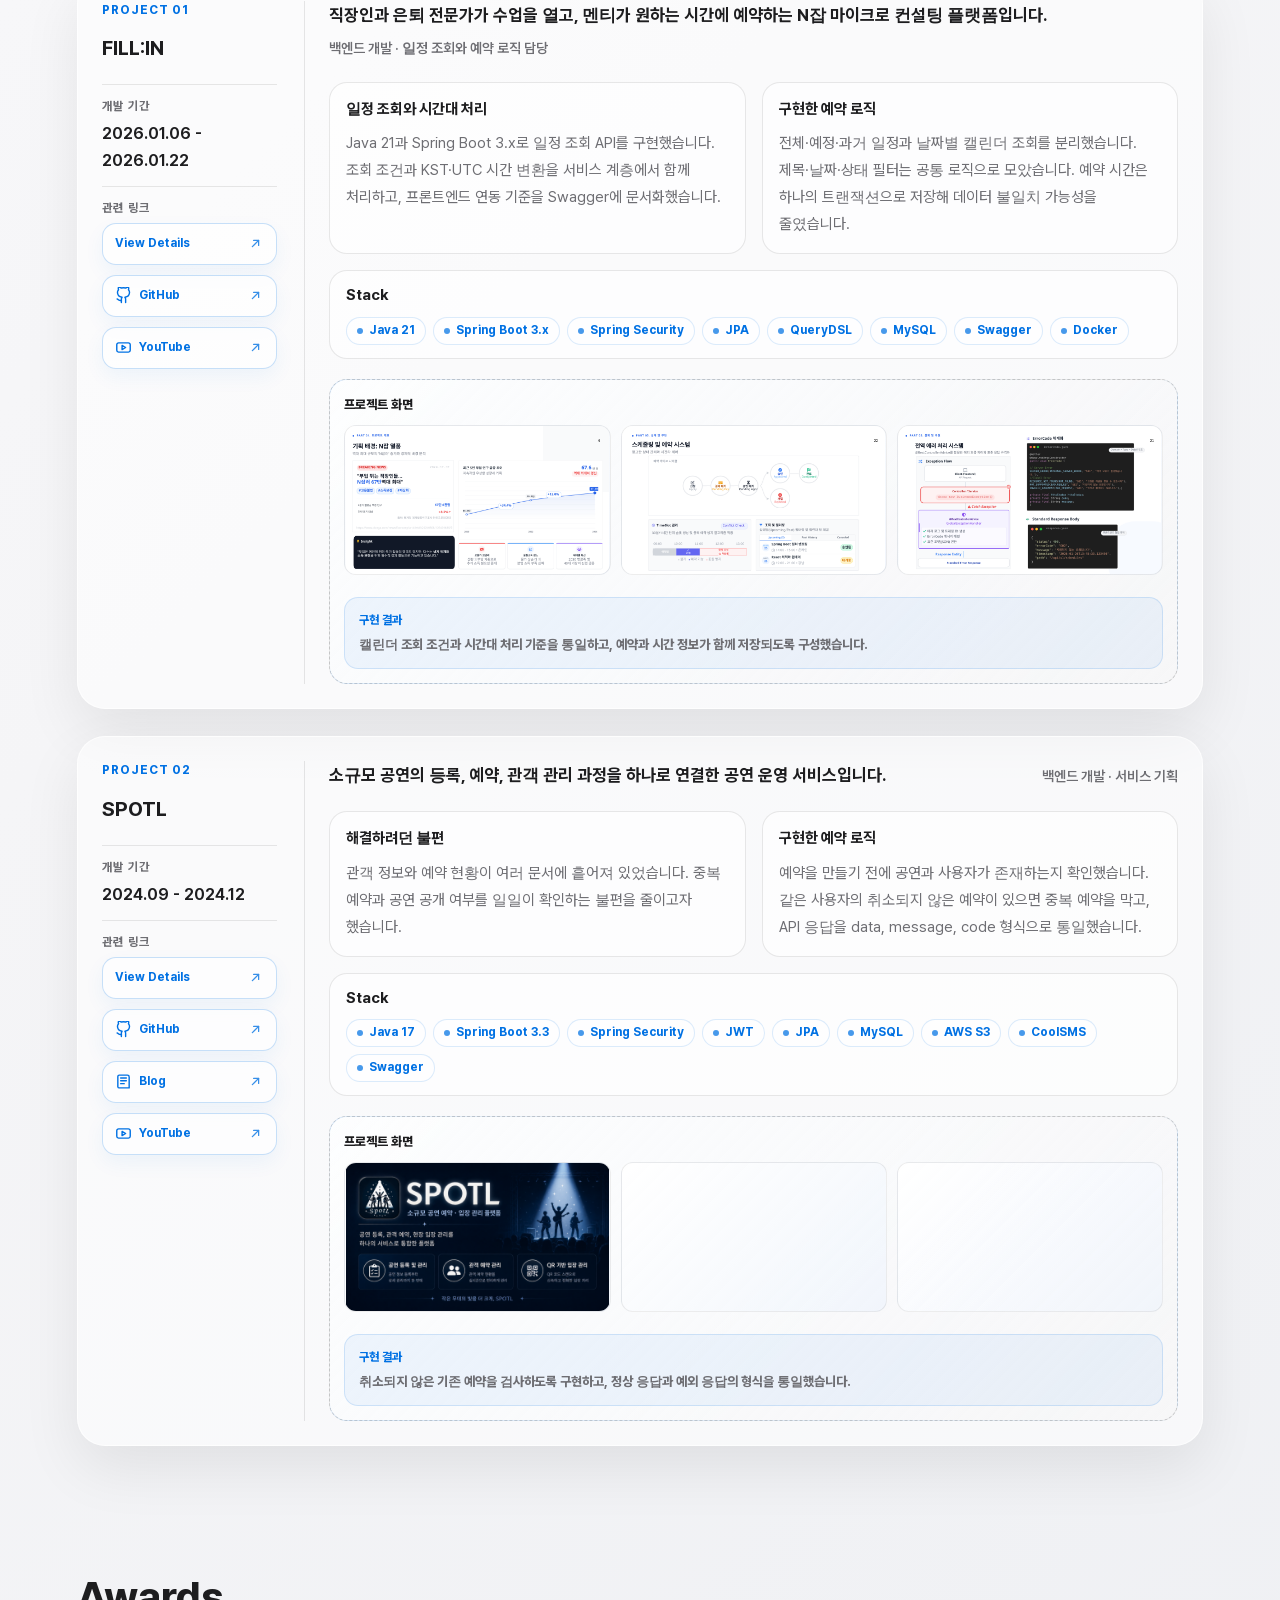
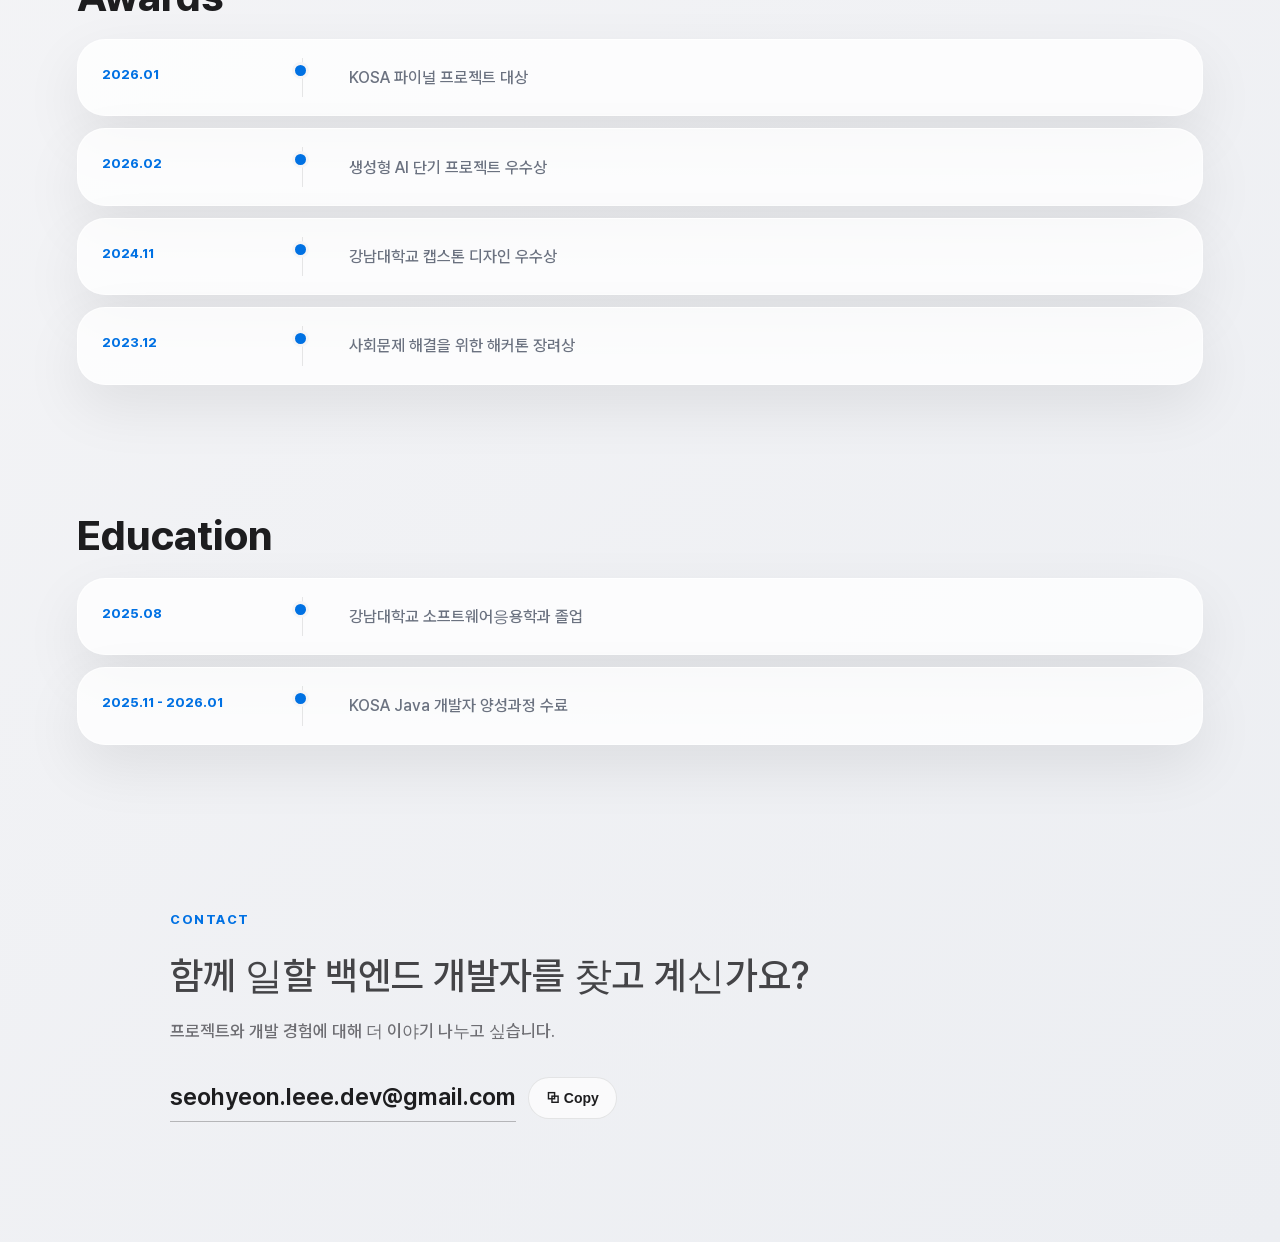
==== commit 0ceb0365: "Restore the original profile rail tagline" ====
--- a/index.html
+++ b/index.html
@@ -36,7 +36,7 @@
     <aside class="profile-rail" aria-label="스크롤 프로필 요약">
       <p class="rail-role">Backend Developer</p>
       <h2>이서현</h2>
-      <p class="rail-copy">서비스의 규칙을 이해하고 예약과 일정 API를 만듭니다.</p>
+      <p class="rail-copy">서비스의 목적을 이해하고, 견고한 서버 구조로 구현합니다.</p>
       <div class="rail-links">
         <a href="mailto:seohyeon.leee.dev@gmail.com" aria-label="이메일 보내기">
           <svg aria-hidden="true" viewBox="0 0 24 24">
--- a/assets/css/portfolio.css
+++ b/assets/css/portfolio.css
@@ -2509,8 +2509,12 @@
 }
 
 @media (min-width: 821px) {
+  .hero {
+    min-height: calc(100svh - 24px);
+  }
+
   .resume-hero {
-    min-height: calc(100svh - 110px);
+    min-height: calc(100svh + 24px);
     align-content: start;
   }
 }
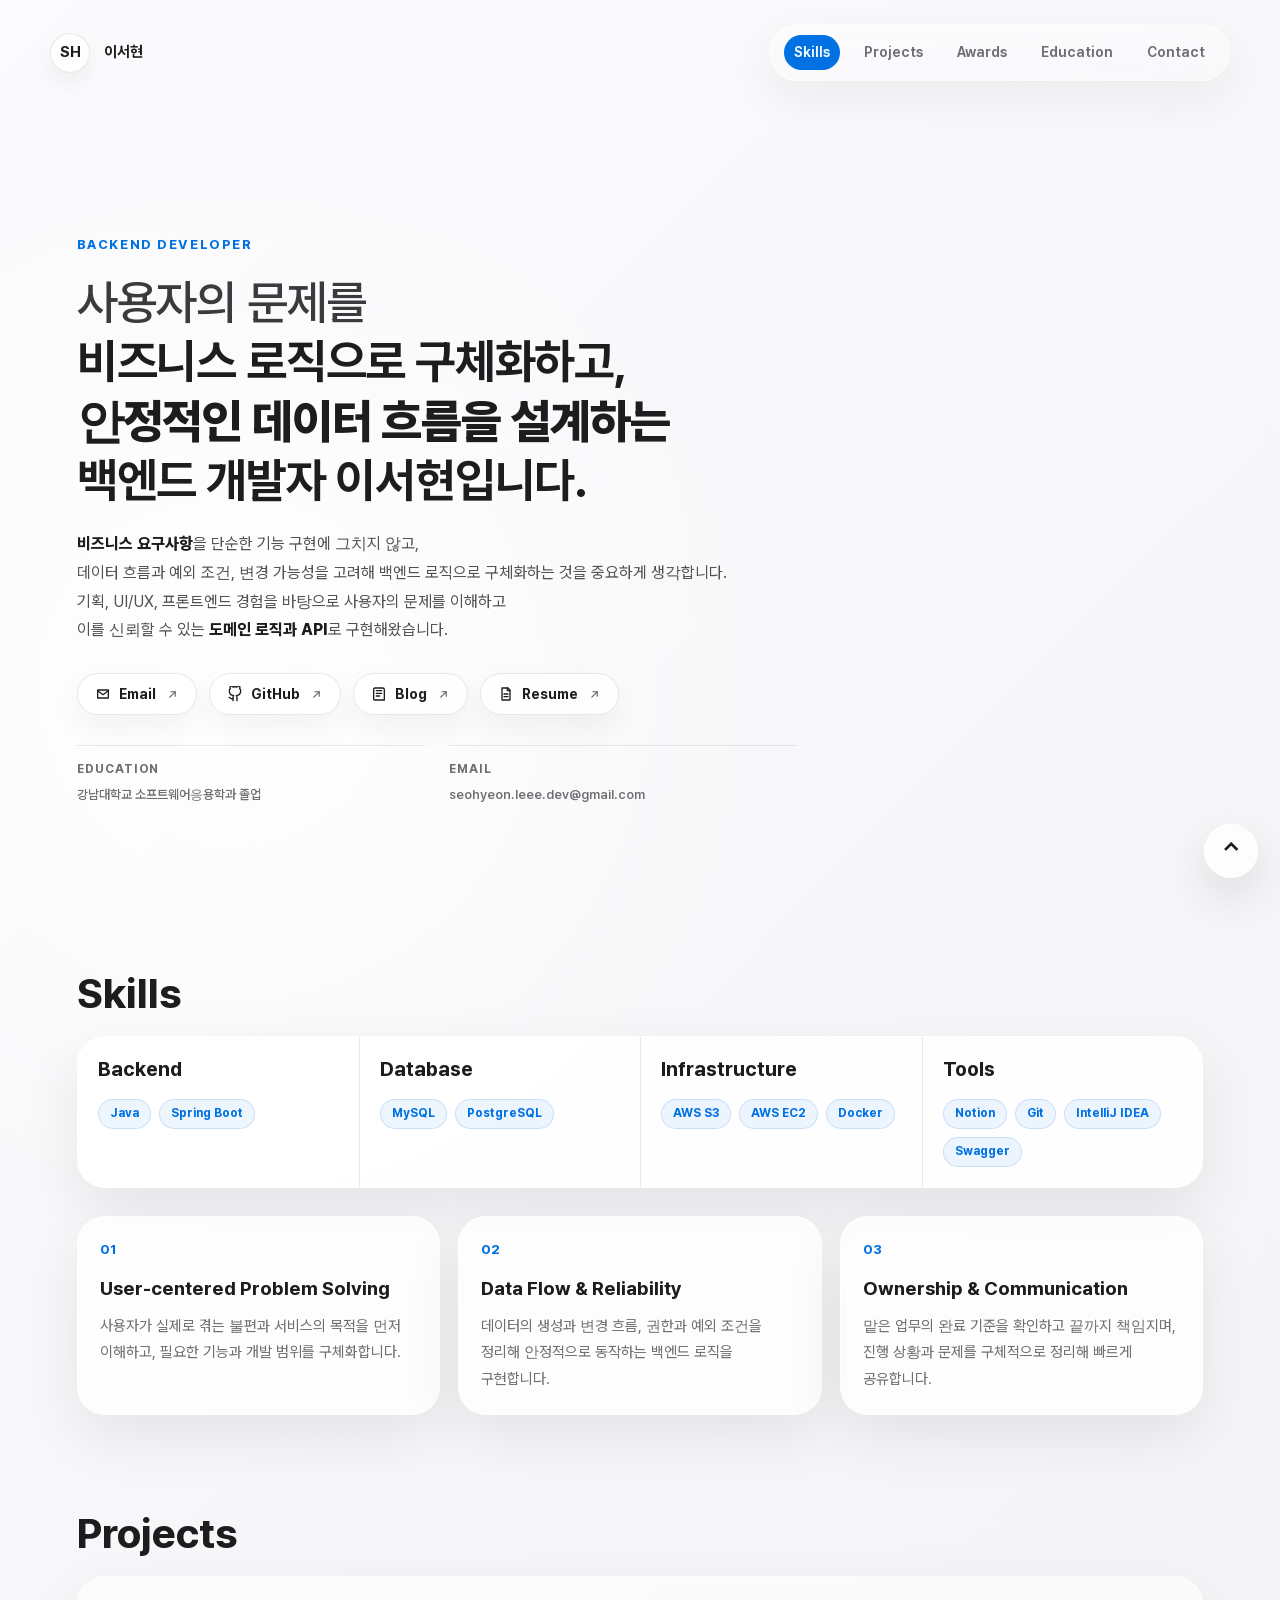
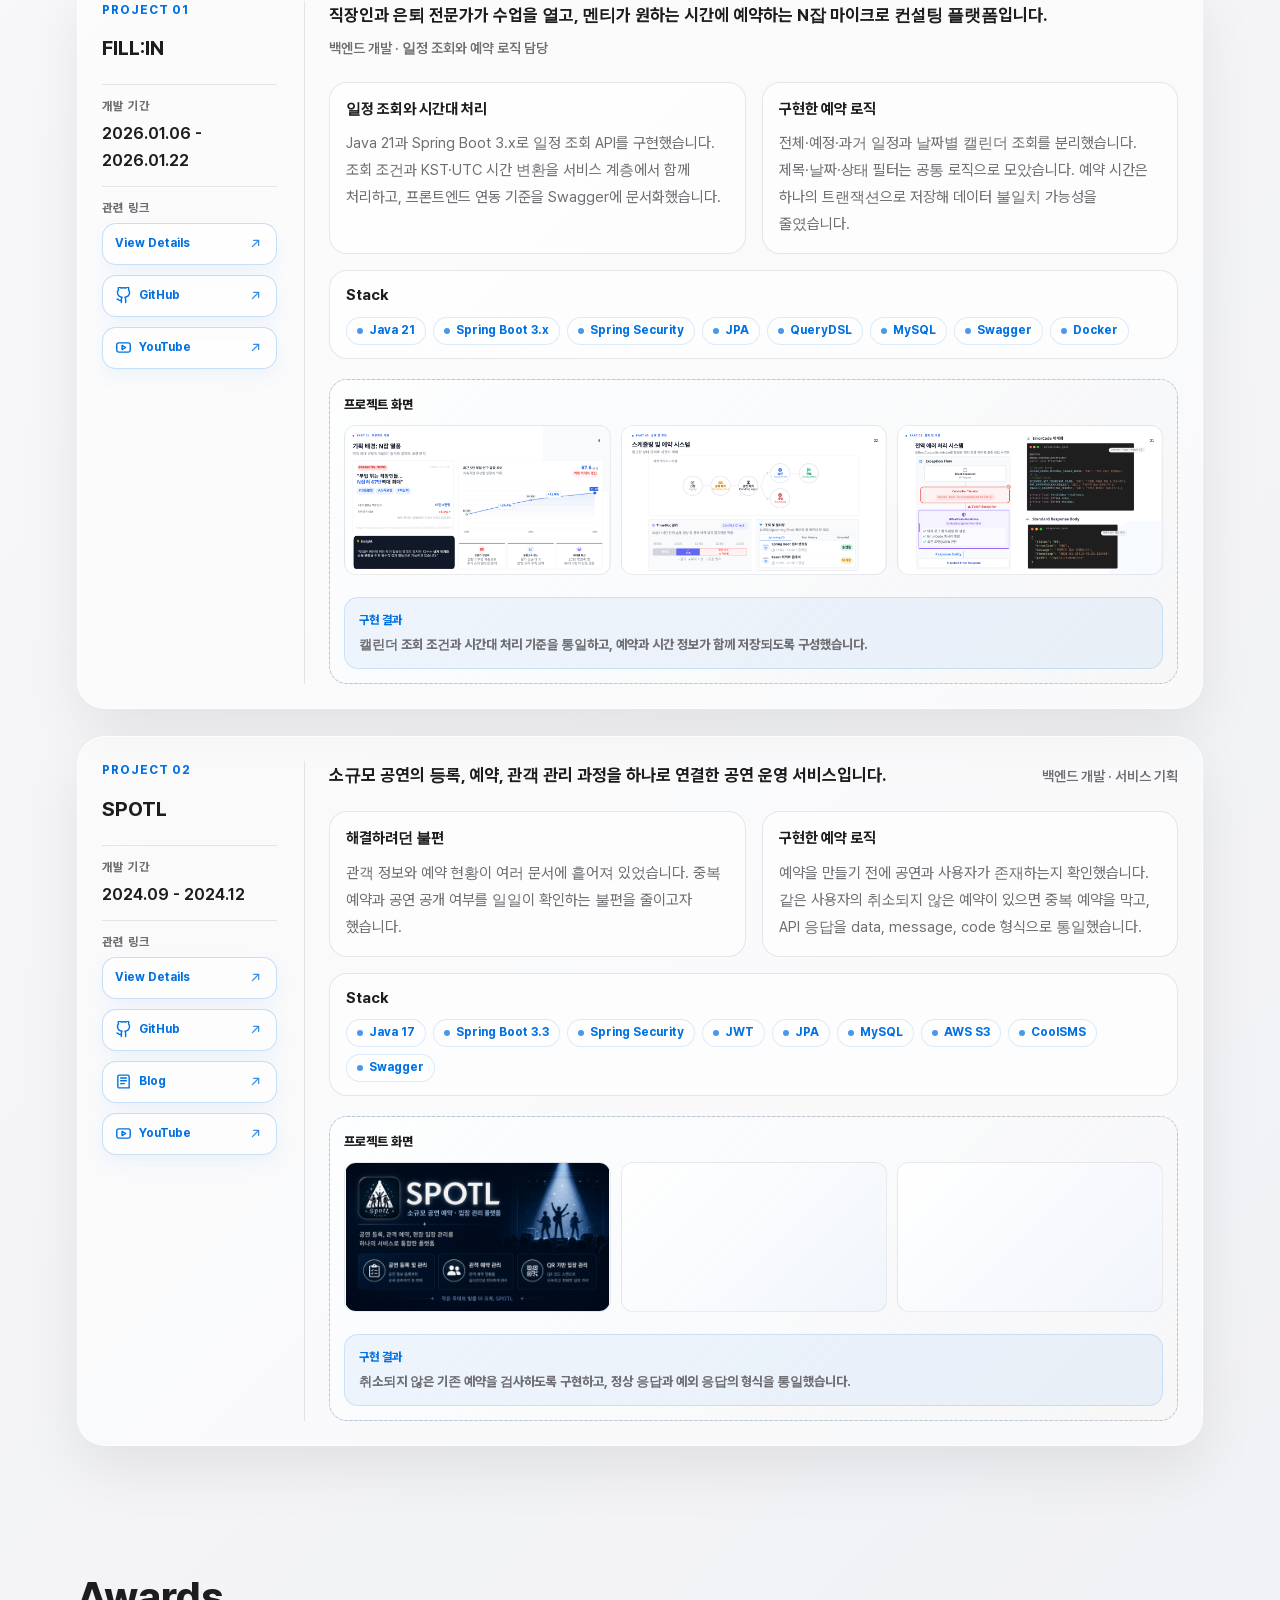
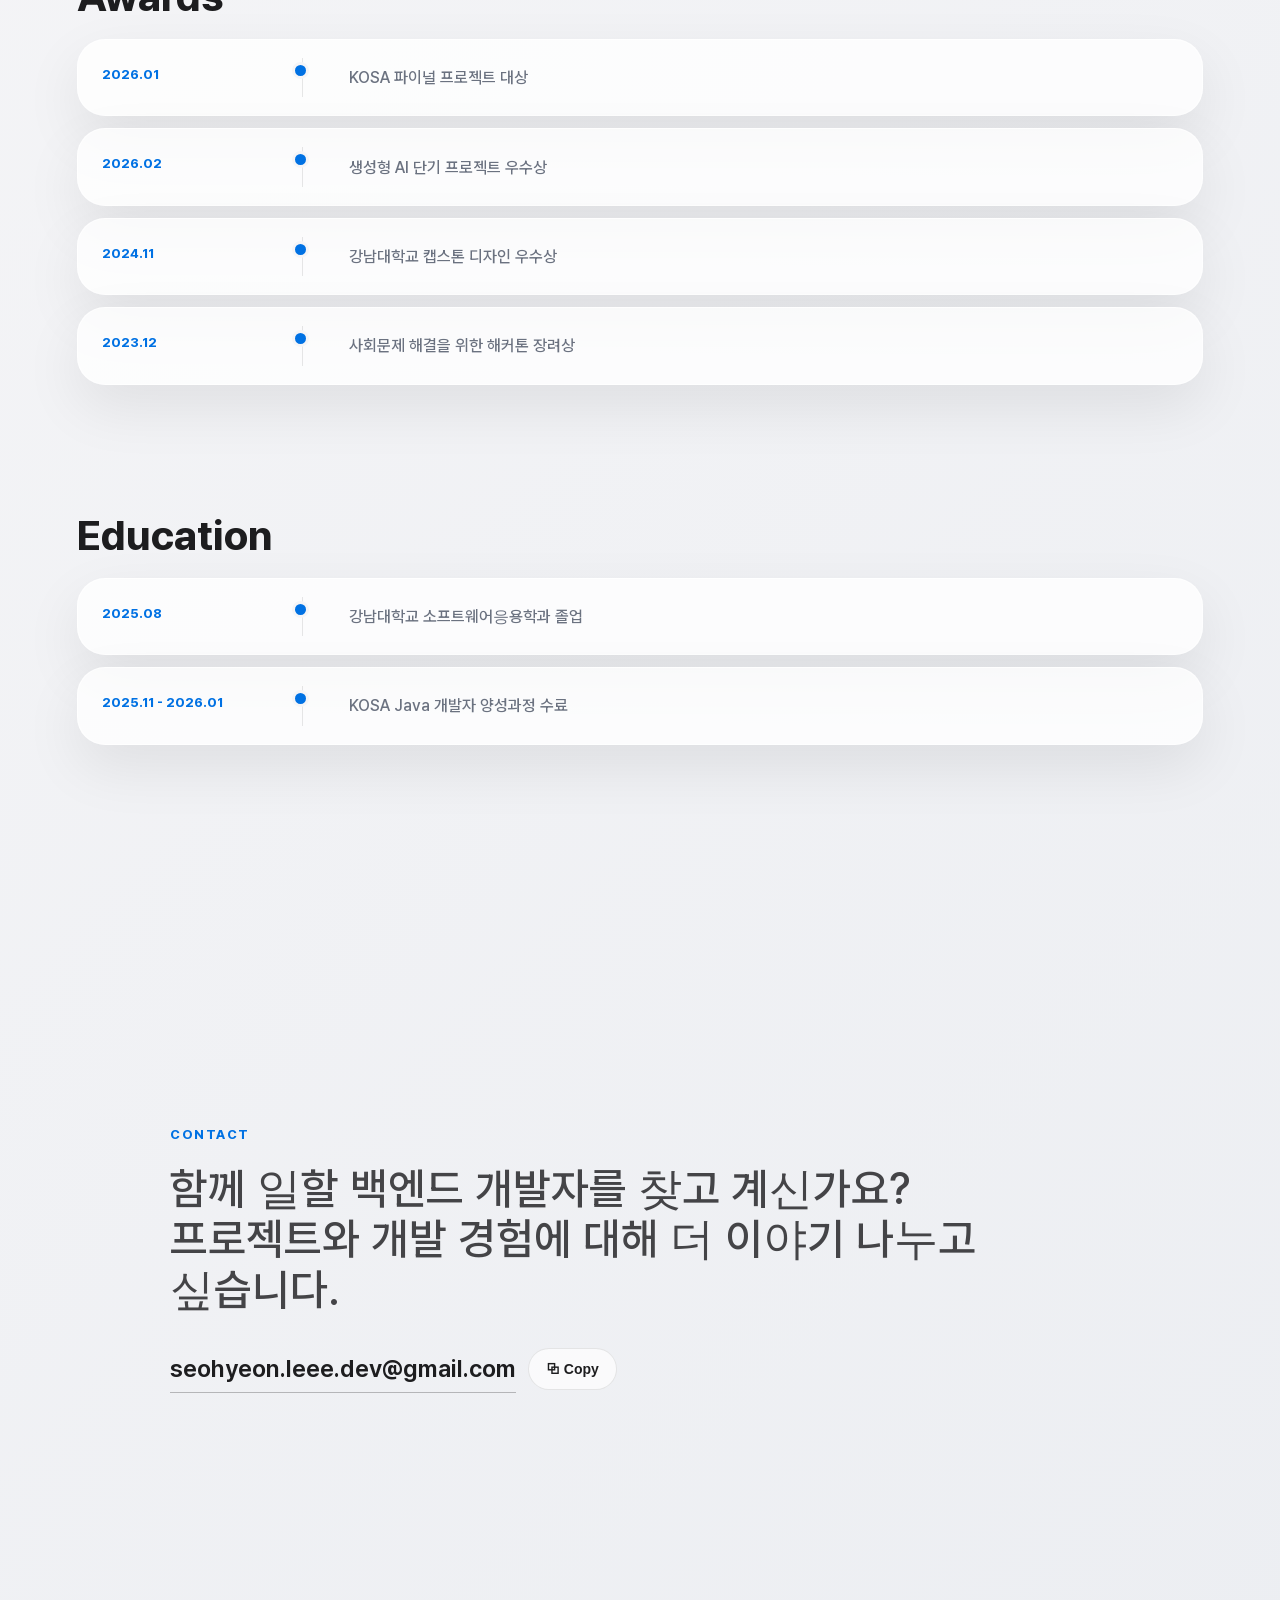
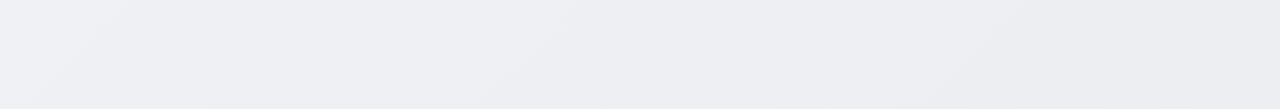
==== commit 058632a9: "Restore the full-screen contact section spacing" ====
--- a/index.html
+++ b/index.html
@@ -16,7 +16,7 @@
     <meta name="twitter:title" content="이서현 | Backend Developer">
     <meta name="twitter:description" content="일정 조회와 예약 로직을 개발한 백엔드 개발자 이서현의 포트폴리오입니다.">
     <title>이서현 | Backend Developer</title>
-    <link rel="stylesheet" href="/assets/css/portfolio.css">
+    <link rel="stylesheet" href="/assets/css/portfolio.css?v=20260914-contact">
   </head>
   <body>
     <header class="site-header">
--- a/assets/css/portfolio.css
+++ b/assets/css/portfolio.css
@@ -2426,27 +2426,6 @@
   flex-wrap: wrap;
 }
 
-.contact-section {
-  min-height: 0;
-  padding-top: 100px;
-  padding-bottom: 120px;
-}
-
-.contact-card h2 {
-  font-size: clamp(26px, 3vw, 38px);
-  line-height: 1.45;
-}
-
-.contact-card h2 span {
-  display: block;
-}
-
-.contact-card h2 span + span {
-  margin-top: 16px;
-  color: var(--muted);
-  font-size: 17px;
-}
-
 @media (max-width: 1699px) {
   .profile-rail {
     display: none;
@@ -2495,14 +2474,6 @@
     padding: 28px 0 48px;
   }
 
-  .contact-section {
-    padding: 64px 0 80px;
-  }
-
-  .contact-card {
-    padding: 0;
-  }
-
   .timeline-entry .entry-meta::before {
     display: none;
   }
@@ -2515,6 +2486,20 @@
 
   .resume-hero {
     min-height: calc(100svh + 24px);
-    align-content: start;
-  }
-}
+    align-content: center;
+    justify-items: center;
+  }
+
+  .resume-hero > * {
+    width: min(820px, 100%);
+  }
+}
+
+.resume-summary,
+.resume-project-head p,
+.resume-project-card > p,
+.resume-skill-table span,
+.resume-page .timeline-body p {
+  overflow-wrap: break-word;
+  text-wrap: pretty;
+}
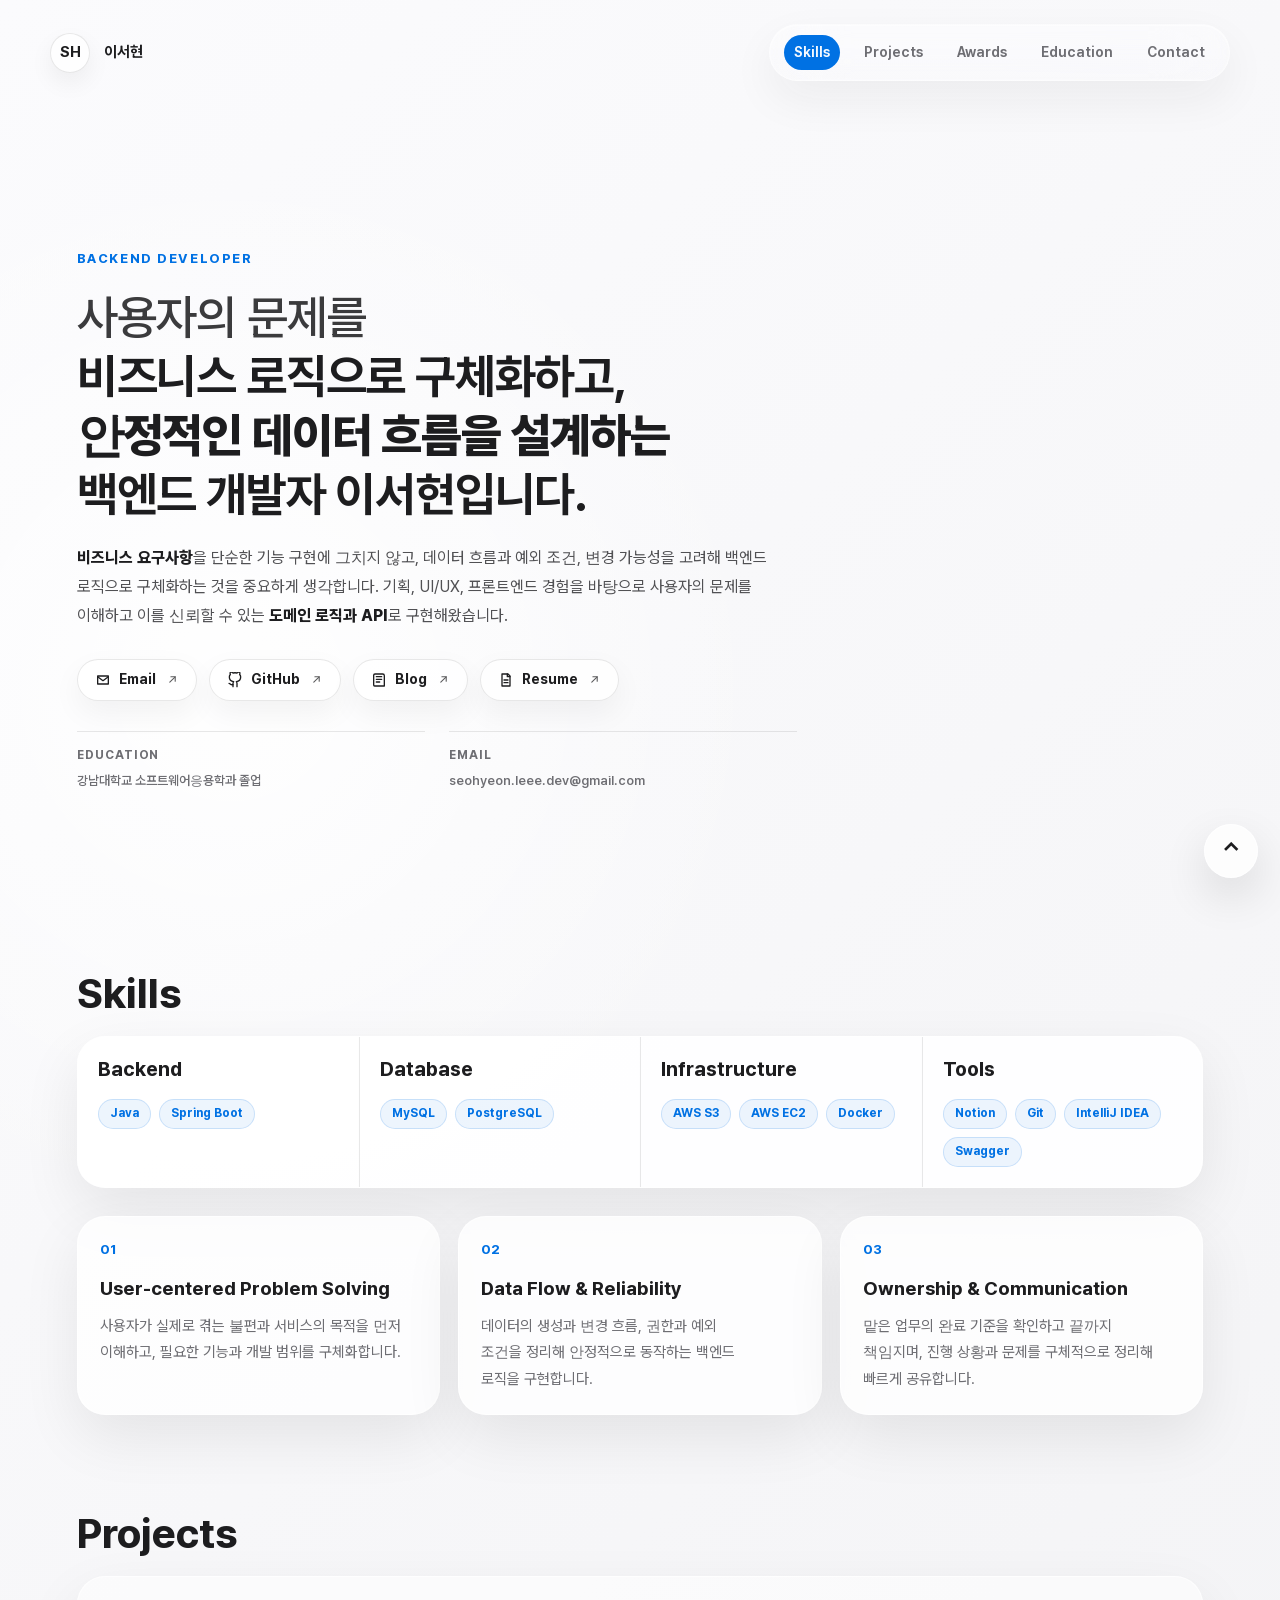
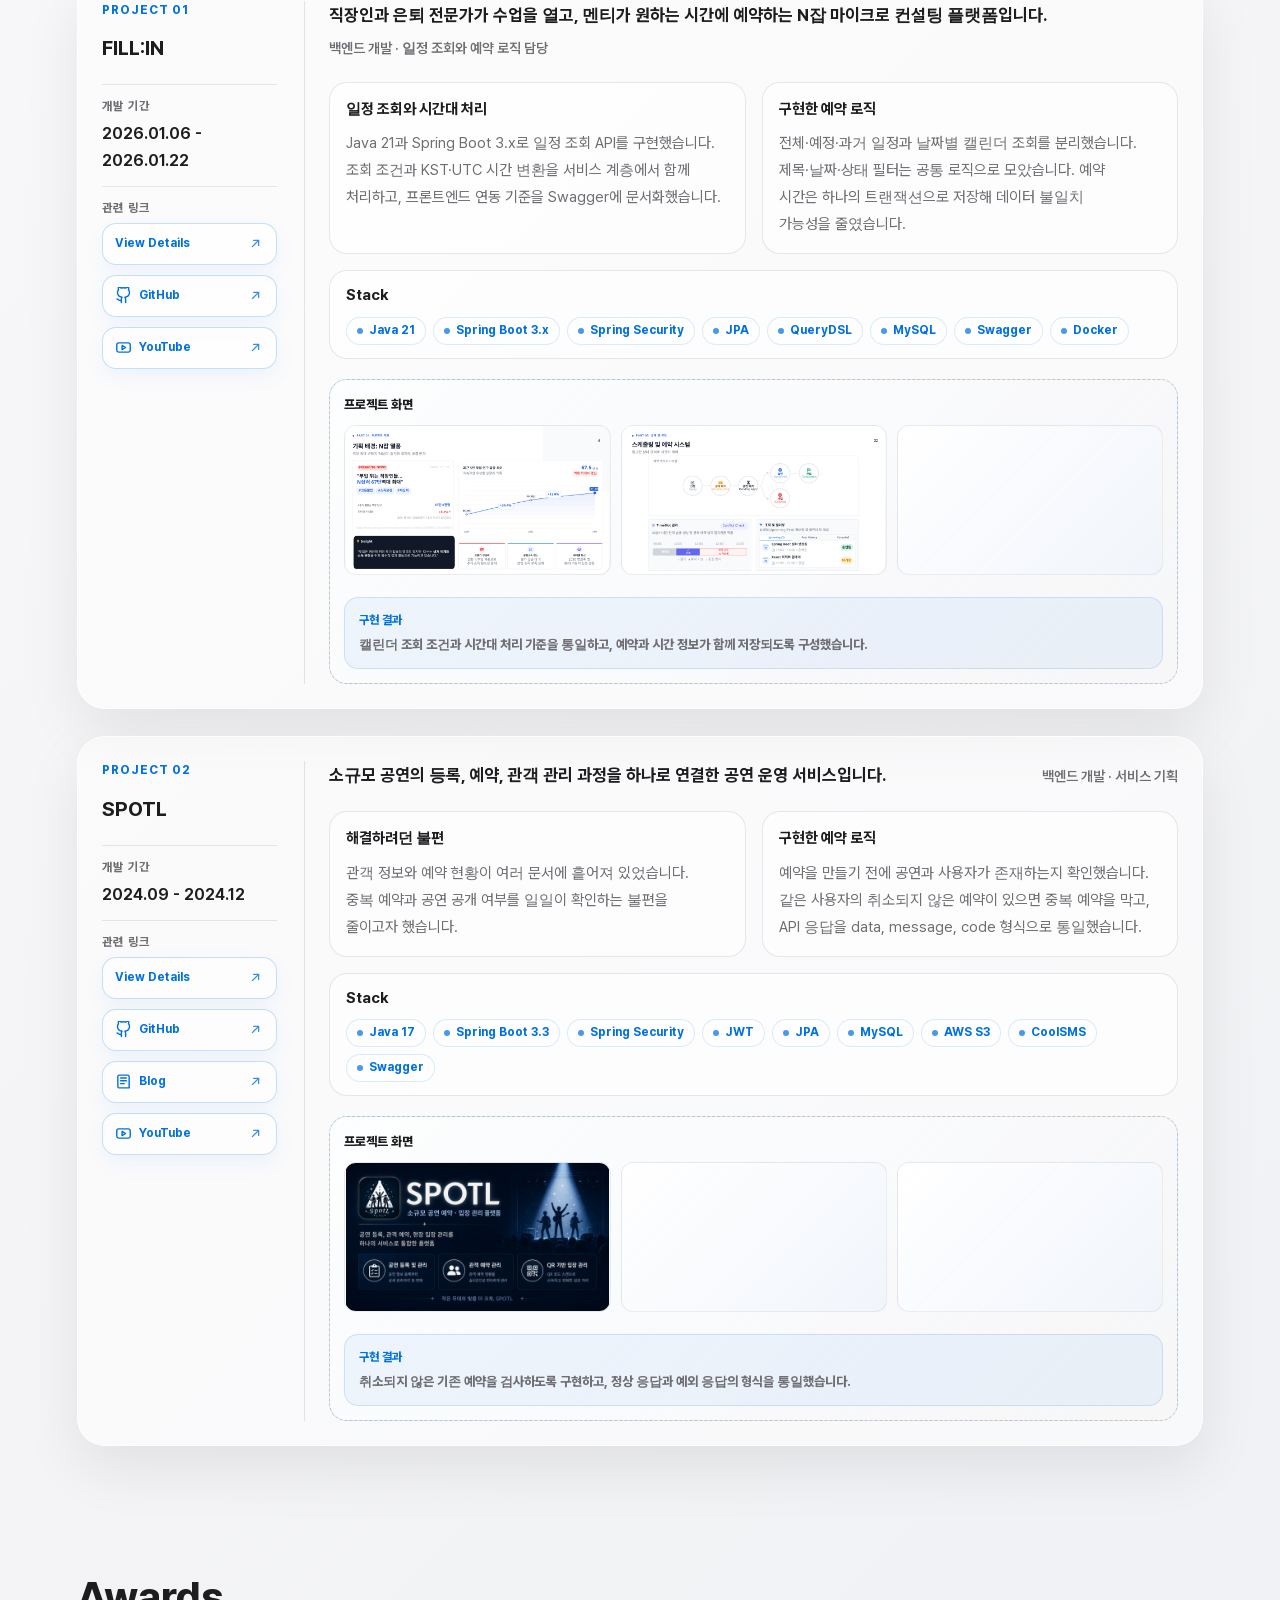
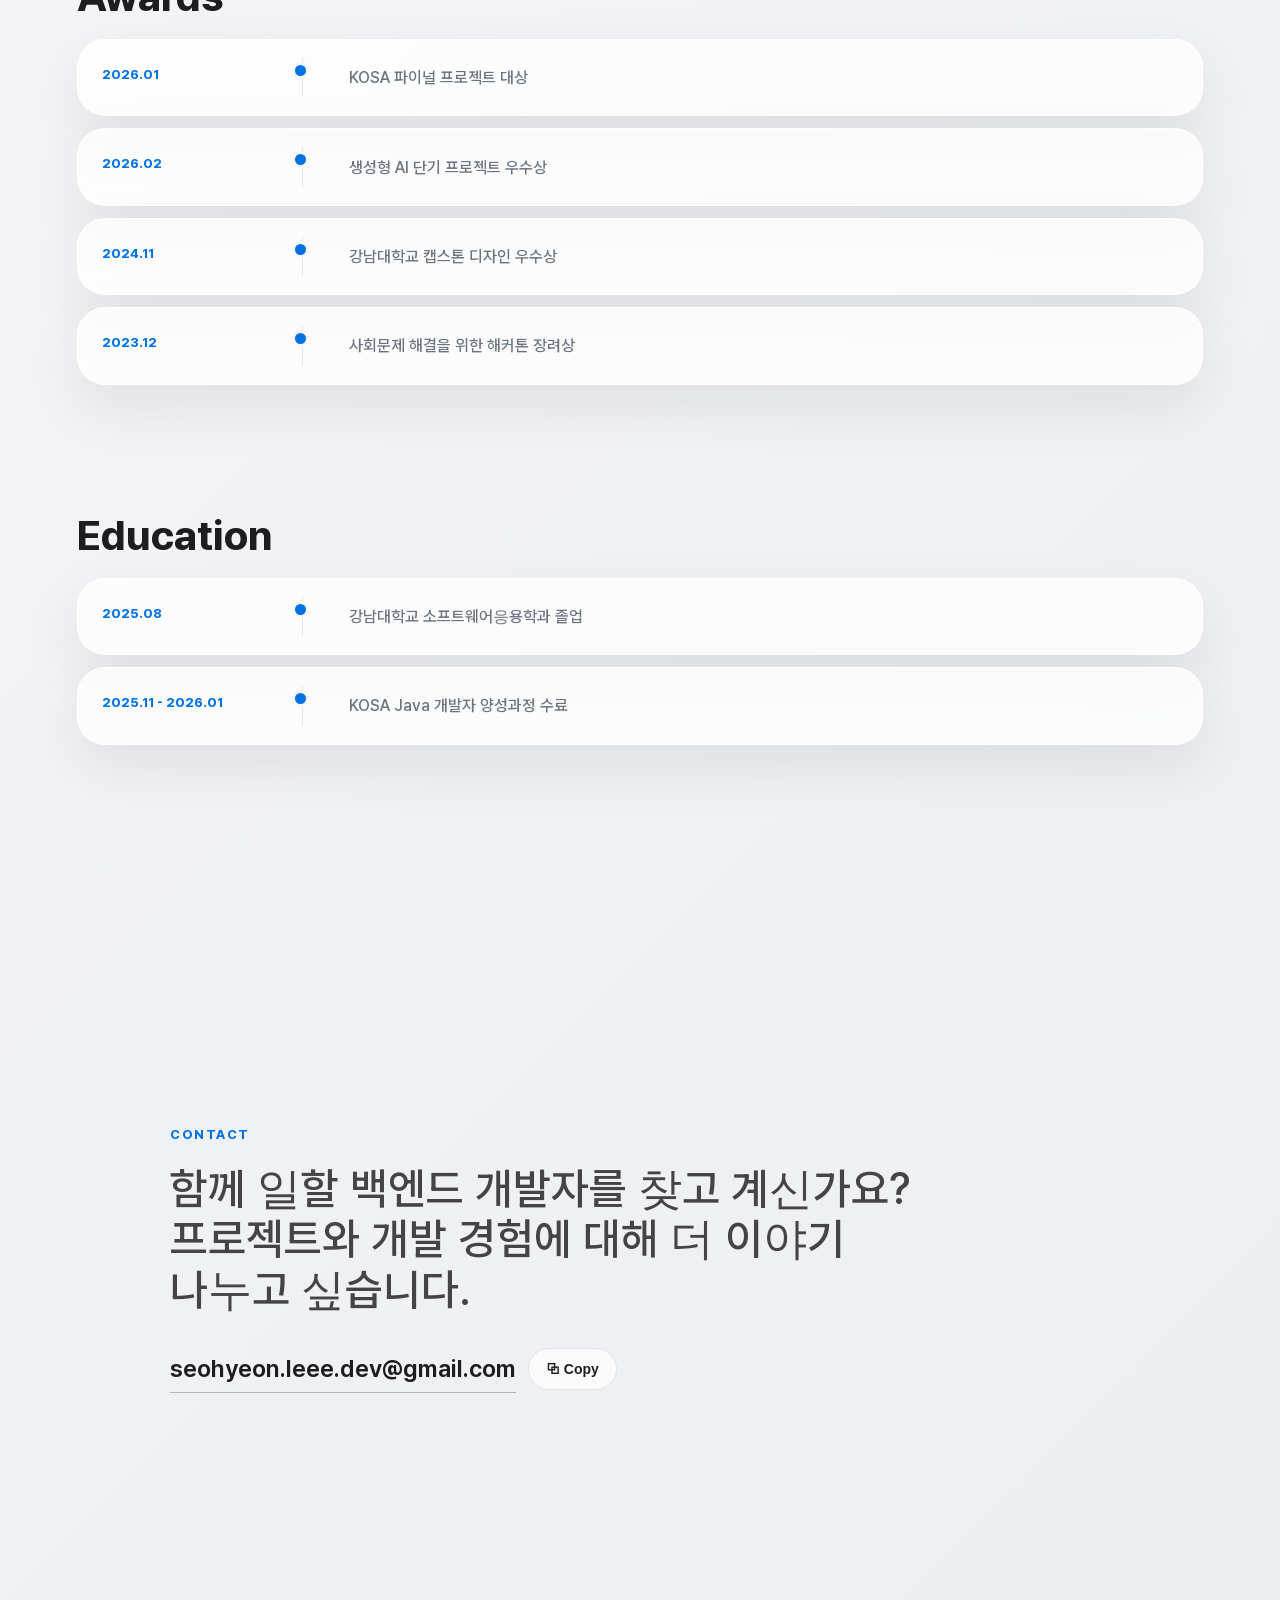
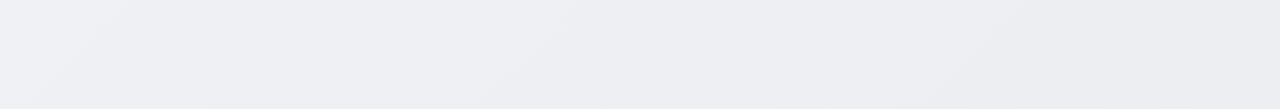
==== commit 4d7b1ac1: "Enable automatic text wrapping across every page" ====
--- a/index.html
+++ b/index.html
@@ -16,7 +16,7 @@
     <meta name="twitter:title" content="이서현 | Backend Developer">
     <meta name="twitter:description" content="일정 조회와 예약 로직을 개발한 백엔드 개발자 이서현의 포트폴리오입니다.">
     <title>이서현 | Backend Developer</title>
-    <link rel="stylesheet" href="/assets/css/portfolio.css?v=20260914-contact">
+    <link rel="stylesheet" href="/assets/css/portfolio.css?v=20260914-wrap">
   </head>
   <body>
     <header class="site-header">
@@ -72,9 +72,9 @@
             <span>백엔드 개발자 이서현입니다.</span>
           </h1>
           <p class="hero-description">
-            <strong>비즈니스 요구사항</strong>을 단순한 기능 구현에 그치지 않고,<br>
-            데이터 흐름과 예외 조건, 변경 가능성을 고려해 백엔드 로직으로 구체화하는 것을 중요하게 생각합니다.<br>
-            기획, UI/UX, 프론트엔드 경험을 바탕으로 사용자의 문제를 이해하고<br>
+            <strong>비즈니스 요구사항</strong>을 단순한 기능 구현에 그치지 않고,
+            데이터 흐름과 예외 조건, 변경 가능성을 고려해 백엔드 로직으로 구체화하는 것을 중요하게 생각합니다.
+            기획, UI/UX, 프론트엔드 경험을 바탕으로 사용자의 문제를 이해하고
             이를 신뢰할 수 있는 <strong>도메인 로직과 API</strong>로 구현해왔습니다.
           </p>
           <div class="hero-actions" aria-label="연락 및 링크">
@@ -252,7 +252,7 @@
             <div class="entry-content">
               <div class="project-headline">
                 <p>
-                  2026 관광데이터 활용 공모전 (한국관광공사)<br>
+                  2026 관광데이터 활용 공모전 (한국관광공사)
                   <strong>강원도 18개 시·군의 관광지를 지도, 미션, 스탬프와 보상으로 연결한 위치 기반 관광 서비스입니다.</strong>
                 </p>
                 <span>Backend Developer / Full-stack Contributor</span>
@@ -262,16 +262,16 @@
                   <section>
                     <h4>Architecture & Technical Decisions</h4>
                     <p>
-                      Spring Boot와 PostgreSQL을 기반으로 도메인 구조를 구성하고,<br>
-                      Flyway로 DB 변경 이력을 관리했습니다.<br>
+                      Spring Boot와 PostgreSQL을 기반으로 도메인 구조를 구성하고,
+                      Flyway로 DB 변경 이력을 관리했습니다.
                       카카오 로그인, JWT 인증, TourAPI와 Kakao Local 기반 관광지 수집 기능을 구현했습니다.
                     </p>
                   </section>
                   <section>
                     <h4>Backend Logic</h4>
                     <p>
-                      미션별 인증 기준을 DB 정책으로 분리해<br>
-                      퀴즈, 걸음 수, 사진, QR 검증을 확장 가능하게 구성했습니다.<br>
+                      미션별 인증 기준을 DB 정책으로 분리해
+                      퀴즈, 걸음 수, 사진, QR 검증을 확장 가능하게 구성했습니다.
                       사용자별 미션 완료와 보상 이력에는 중복 방지 조건을 적용했습니다.
                     </p>
                   </section>
@@ -288,7 +288,7 @@
                       <img src="/assets/images/projects/potato-run-02.png" alt="감자무봤나 서비스 실행 화면 2" loading="lazy" decoding="async">
                       <img src="/assets/images/projects/potato-run-03.png" alt="감자무봤나 서비스 실행 화면 3" loading="lazy" decoding="async">
                     </div>
-                    <p class="mockup-result"><strong>Result</strong><span>미션 유형 확장과 중복 완료 방지를 분리해<br>방문 인증부터 보상 이력까지 안정적으로 연결했습니다.</span></p>
+                    <p class="mockup-result"><strong>Result</strong><span>미션 유형 확장과 중복 완료 방지를 분리해 방문 인증부터 보상 이력까지 안정적으로 연결했습니다.</span></p>
                   </div>
                 </div>
               </div>
@@ -534,16 +534,16 @@
                   <section>
                     <h4>Problem & Iteration</h4>
                     <p>
-                      업무나 학습 중 스트레칭 시점을 놓치기 쉽고,<br>
-                      알림이 강하면 사용을 중단하게 된다는 점에 주목했습니다.<br>
+                      업무나 학습 중 스트레칭 시점을 놓치기 쉽고,
+                      알림이 강하면 사용을 중단하게 된다는 점에 주목했습니다.
                       실제 사용 경험과 피드백을 바탕으로 온보딩, 알림 간격, 스트레칭 안내 흐름을 개선했습니다.
                     </p>
                   </section>
                   <section>
                     <h4>Core Logic</h4>
                     <p>
-                      Chrome Extension Manifest V3 기반으로 구현하고,<br>
-                      별도 서버 없이 Local Storage에 알림 설정과 일일 기록을 저장하는<br>
+                      Chrome Extension Manifest V3 기반으로 구현하고,
+                      별도 서버 없이 Local Storage에 알림 설정과 일일 기록을 저장하는
                       Local-first 방식을 선택했습니다.
                     </p>
                   </section>
@@ -560,7 +560,7 @@
                       <img src="/assets/images/projects/turtle-run-02.png" alt="Turtle Neck Buddy 실행 화면 2" loading="lazy" decoding="async">
                       <img src="/assets/images/projects/turtle-run-03.png" alt="Turtle Neck Buddy 실행 화면 3" loading="lazy" decoding="async">
                     </div>
-                    <p class="mockup-result"><strong>Result</strong><span>서버 없이 알림 설정과 완료 기록을 유지해<br>가볍고 지속 가능한 스트레칭 습관 흐름을 만들었습니다.</span></p>
+                    <p class="mockup-result"><strong>Result</strong><span>서버 없이 알림 설정과 완료 기록을 유지해 가볍고 지속 가능한 스트레칭 습관 흐름을 만들었습니다.</span></p>
                   </div>
                 </div>
               </div>
--- a/assets/css/portfolio.css
+++ b/assets/css/portfolio.css
@@ -37,6 +37,8 @@
   color: var(--text);
   font-family: Pretendard, -apple-system, BlinkMacSystemFont, "SF Pro Display", "Segoe UI", sans-serif;
   line-height: 1.65;
+  overflow-wrap: break-word;
+  text-wrap: pretty;
   word-break: keep-all;
   overflow-x: hidden;
 }
@@ -2485,21 +2487,9 @@
   }
 
   .resume-hero {
-    min-height: calc(100svh + 24px);
+    min-height: calc(100svh - 72px);
     align-content: center;
-    justify-items: center;
-  }
-
-  .resume-hero > * {
-    width: min(820px, 100%);
-  }
-}
-
-.resume-summary,
-.resume-project-head p,
-.resume-project-card > p,
-.resume-skill-table span,
-.resume-page .timeline-body p {
-  overflow-wrap: break-word;
-  text-wrap: pretty;
-}
+    justify-items: start;
+    text-align: left;
+  }
+}
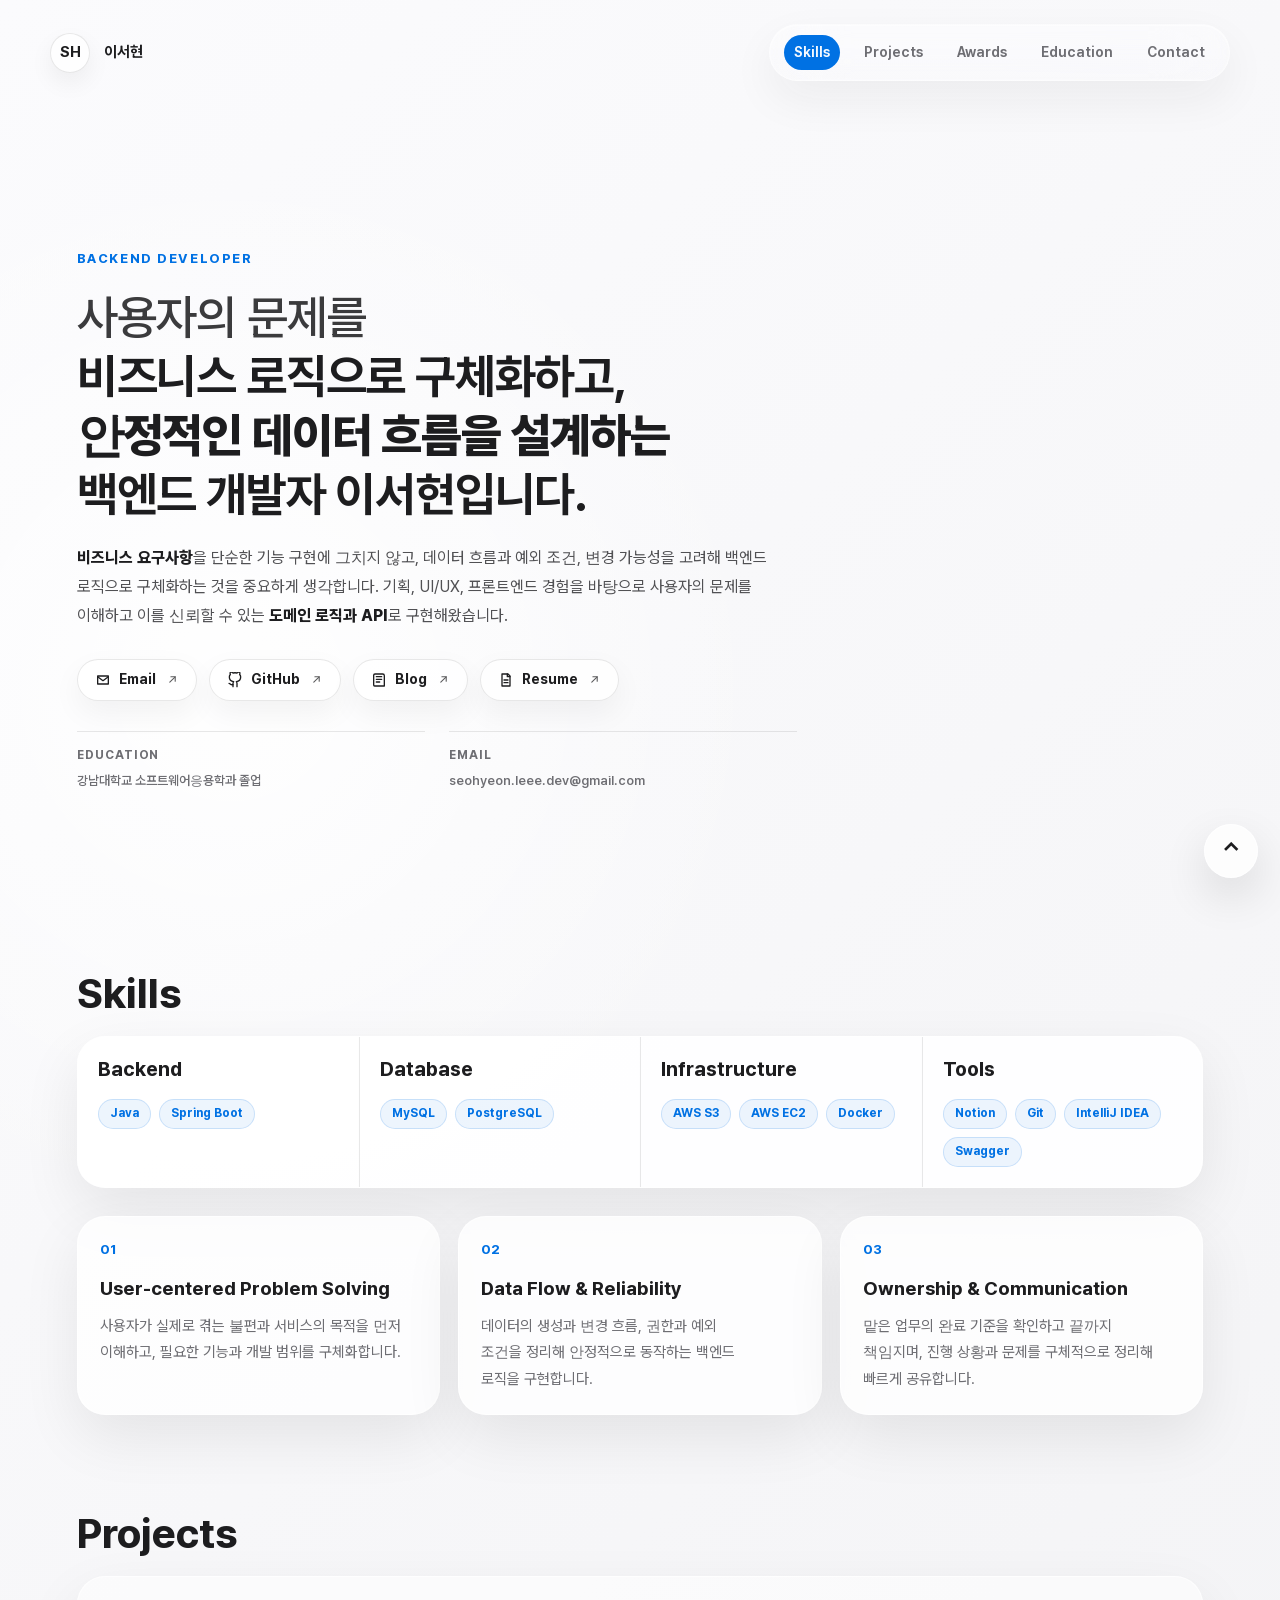
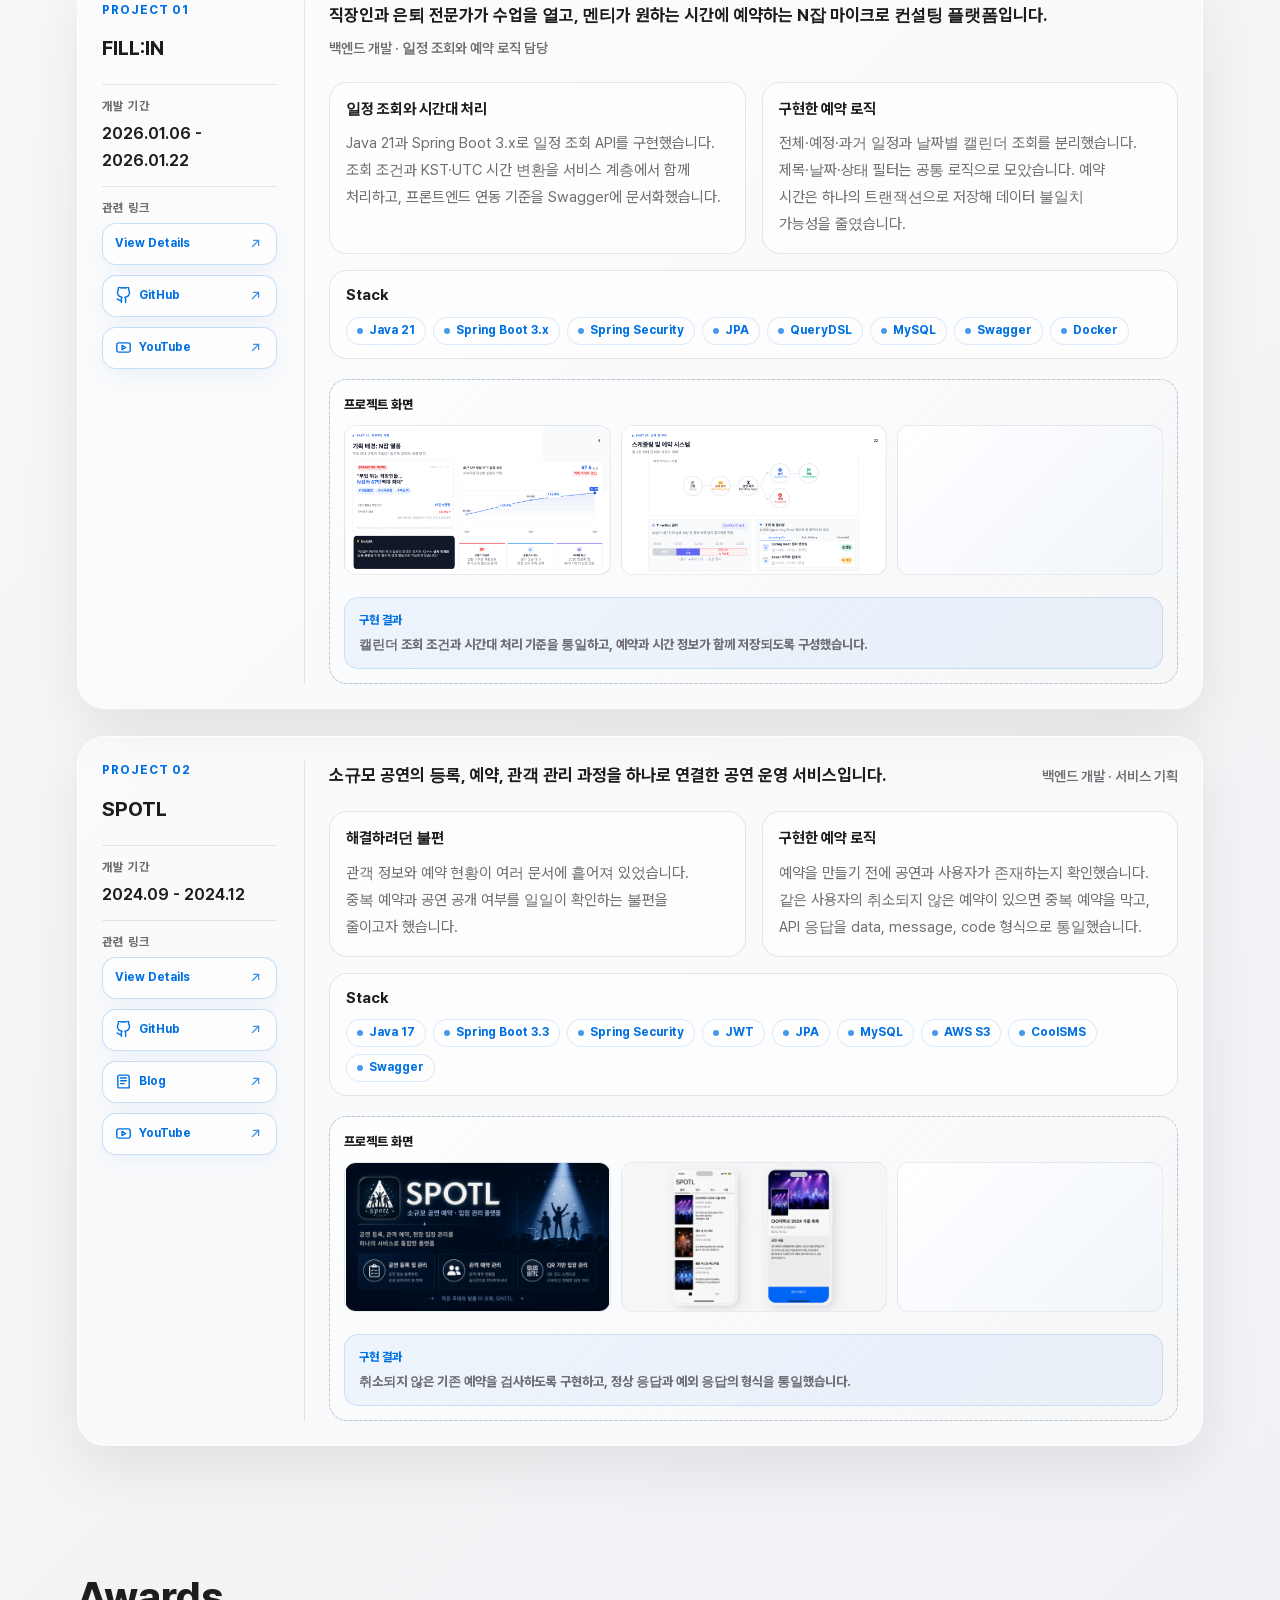
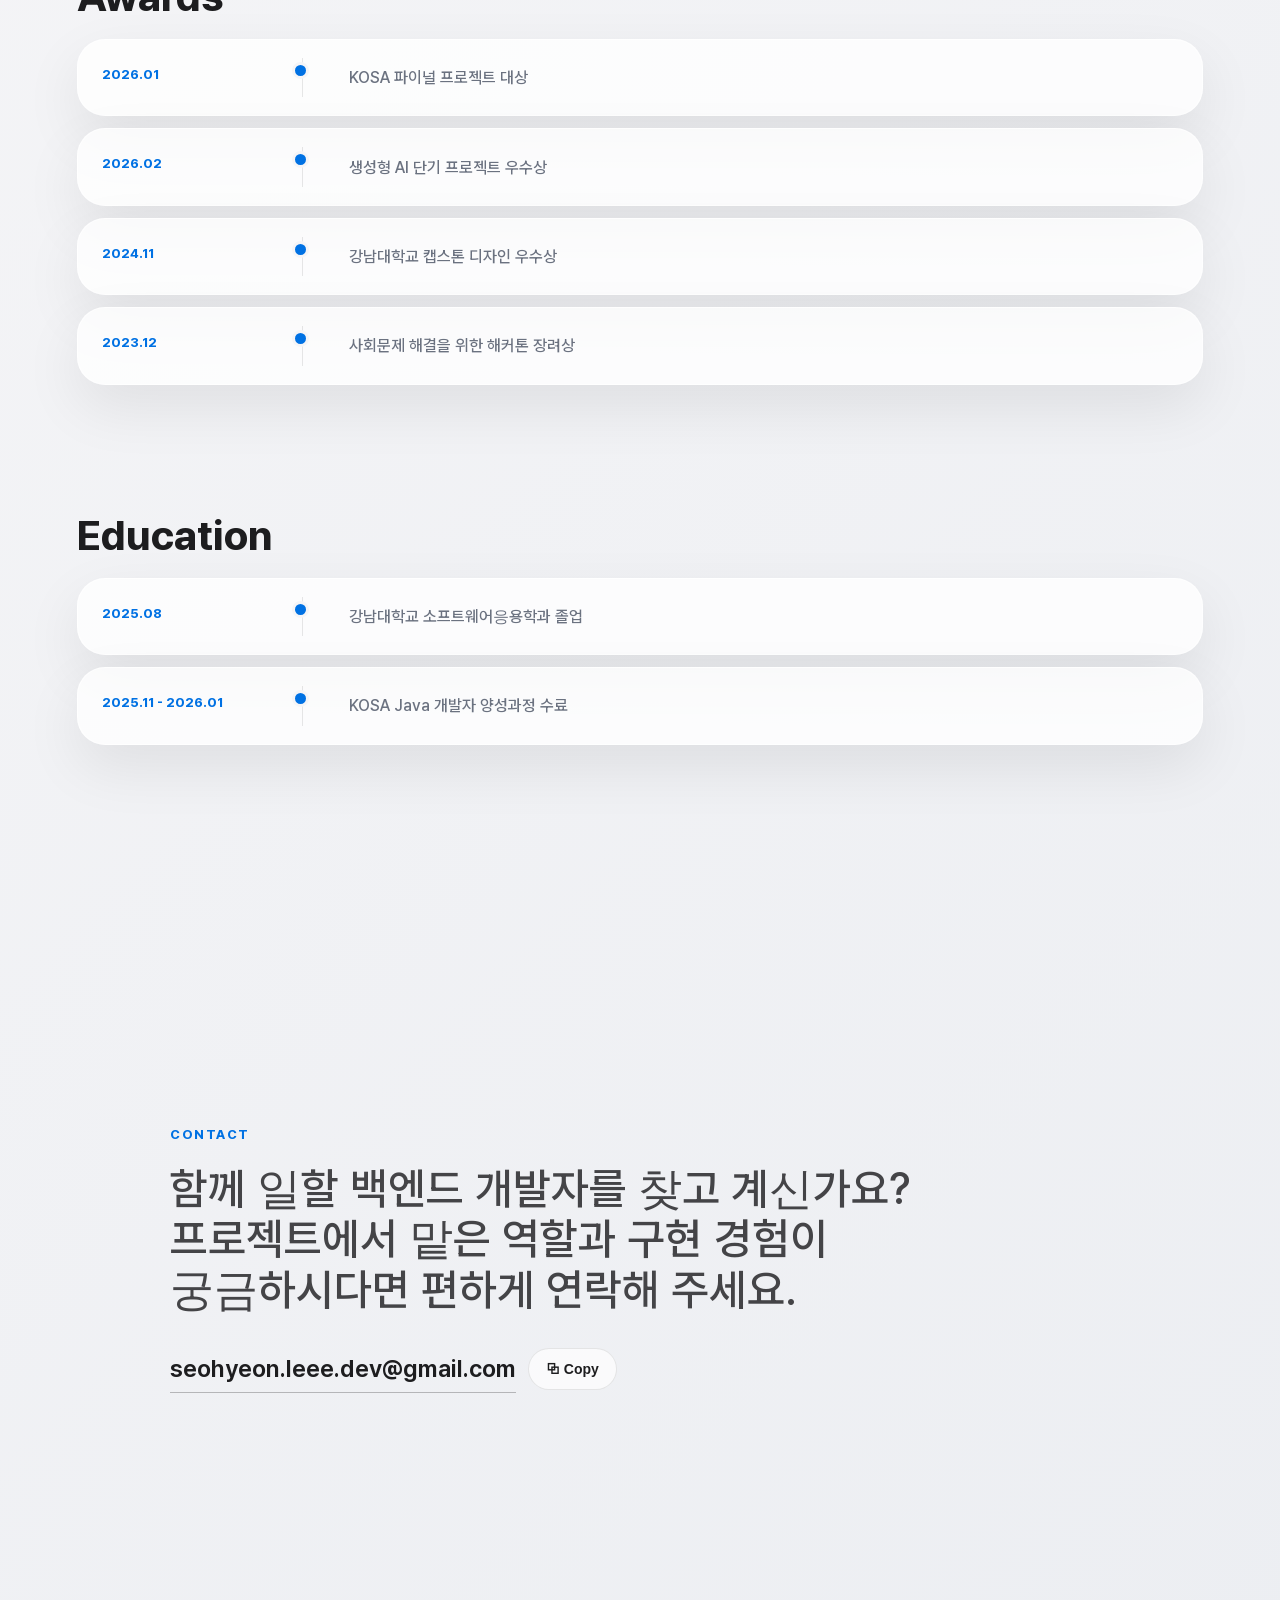
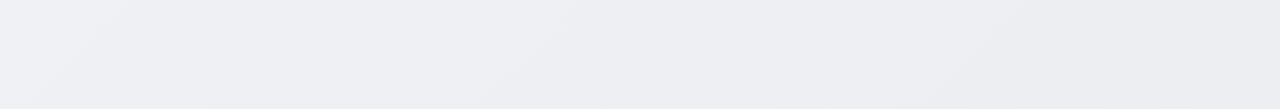
==== commit 25417f4b: "Refine contact invitation copy" ====
--- a/index.html
+++ b/index.html
@@ -645,7 +645,7 @@
           <p class="eyebrow">Contact</p>
           <h2>
             <span>함께 일할 백엔드 개발자를 찾고 계신가요?</span>
-            <span>프로젝트와 개발 경험에 대해 더 이야기 나누고 싶습니다.</span>
+            <span>프로젝트에서 맡은 역할과 구현 경험이 궁금하시다면 편하게 연락해 주세요.</span>
           </h2>
           <div class="contact-actions">
             <a class="contact-email" href="mailto:seohyeon.leee.dev@gmail.com">seohyeon.leee.dev@gmail.com</a>
